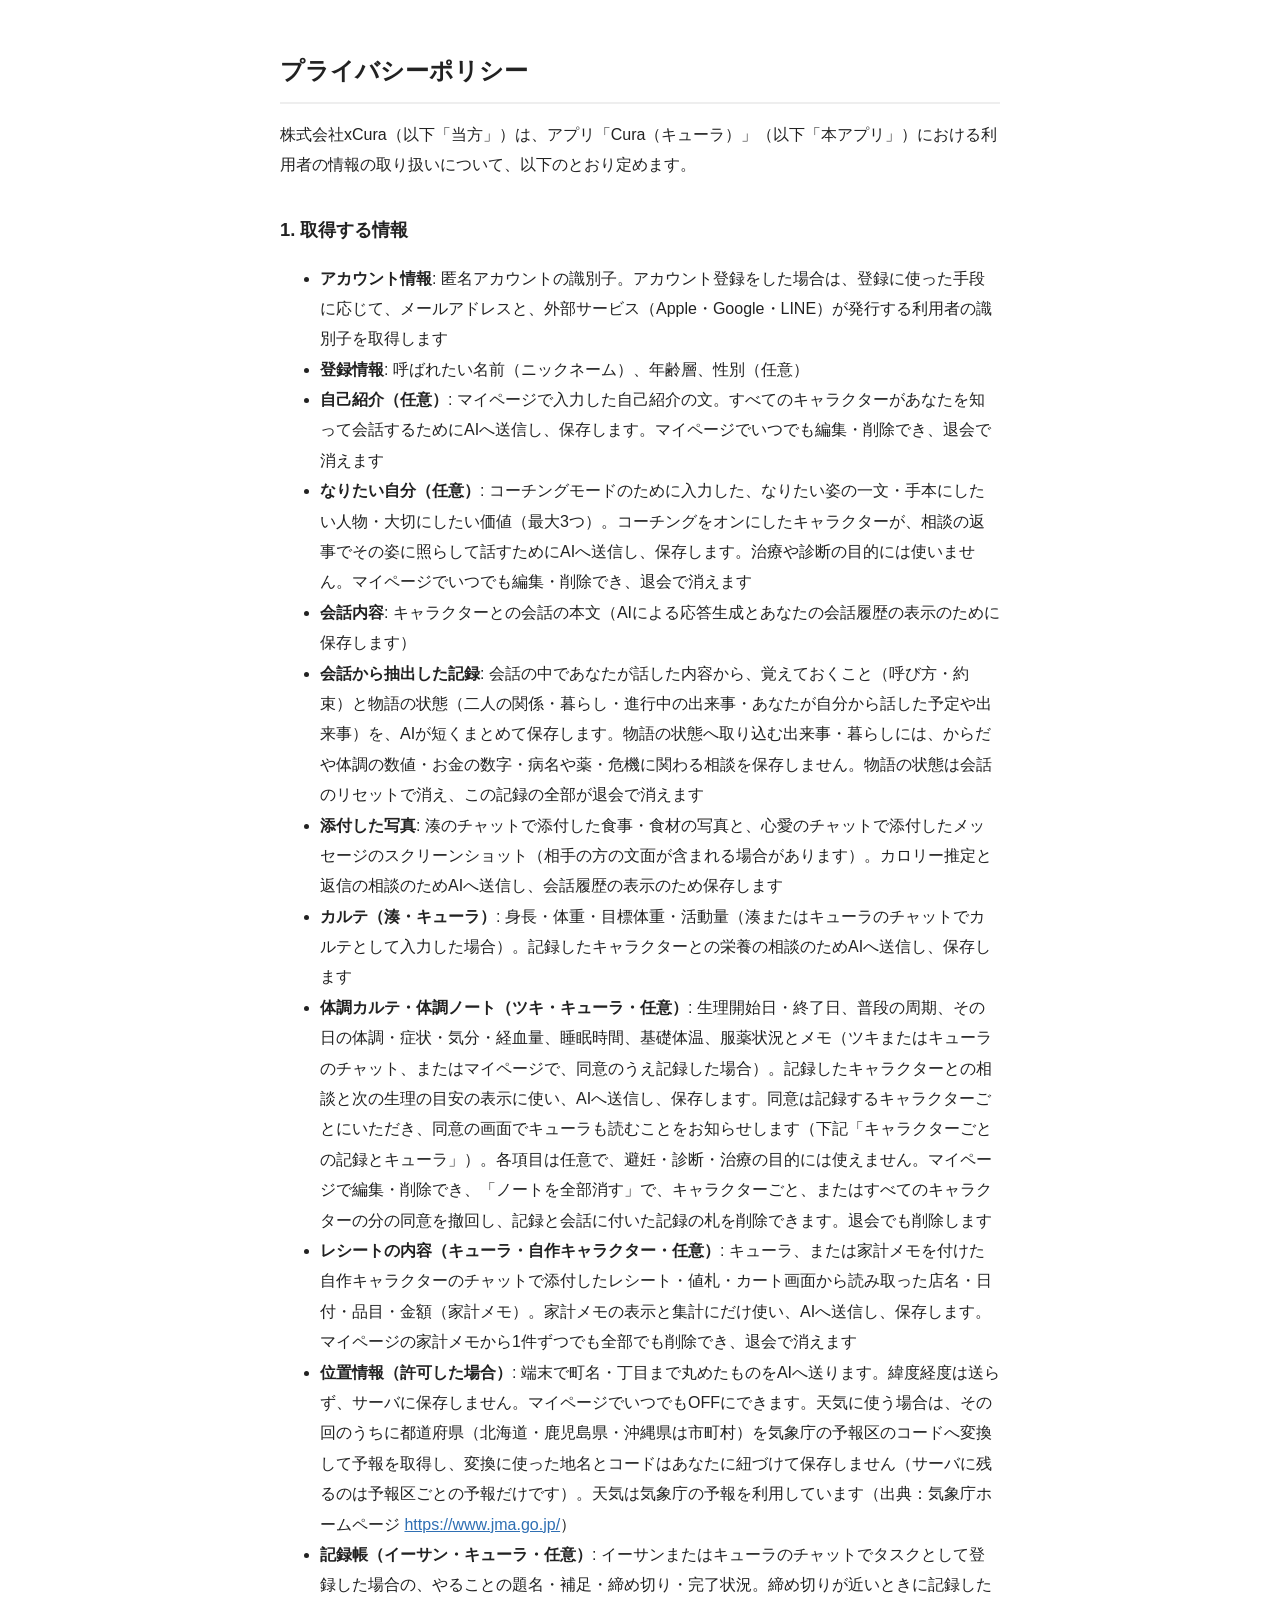
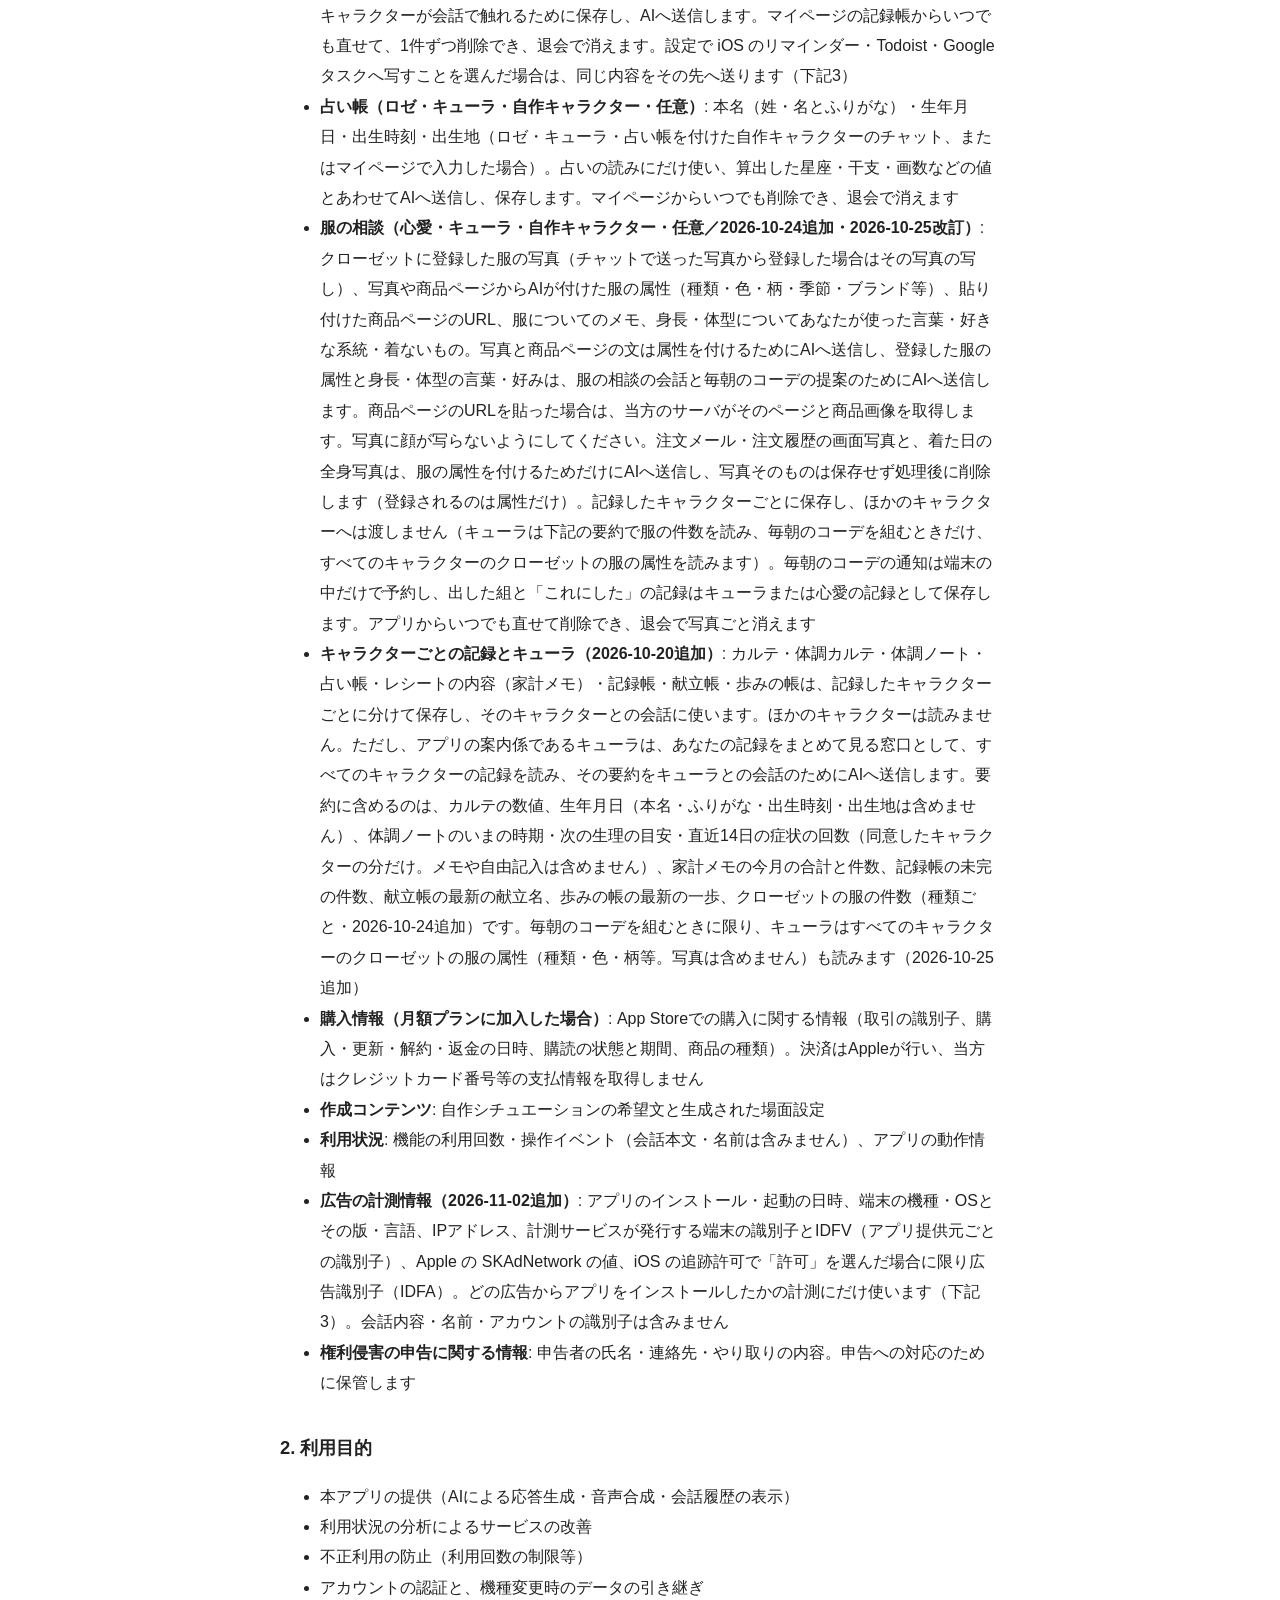
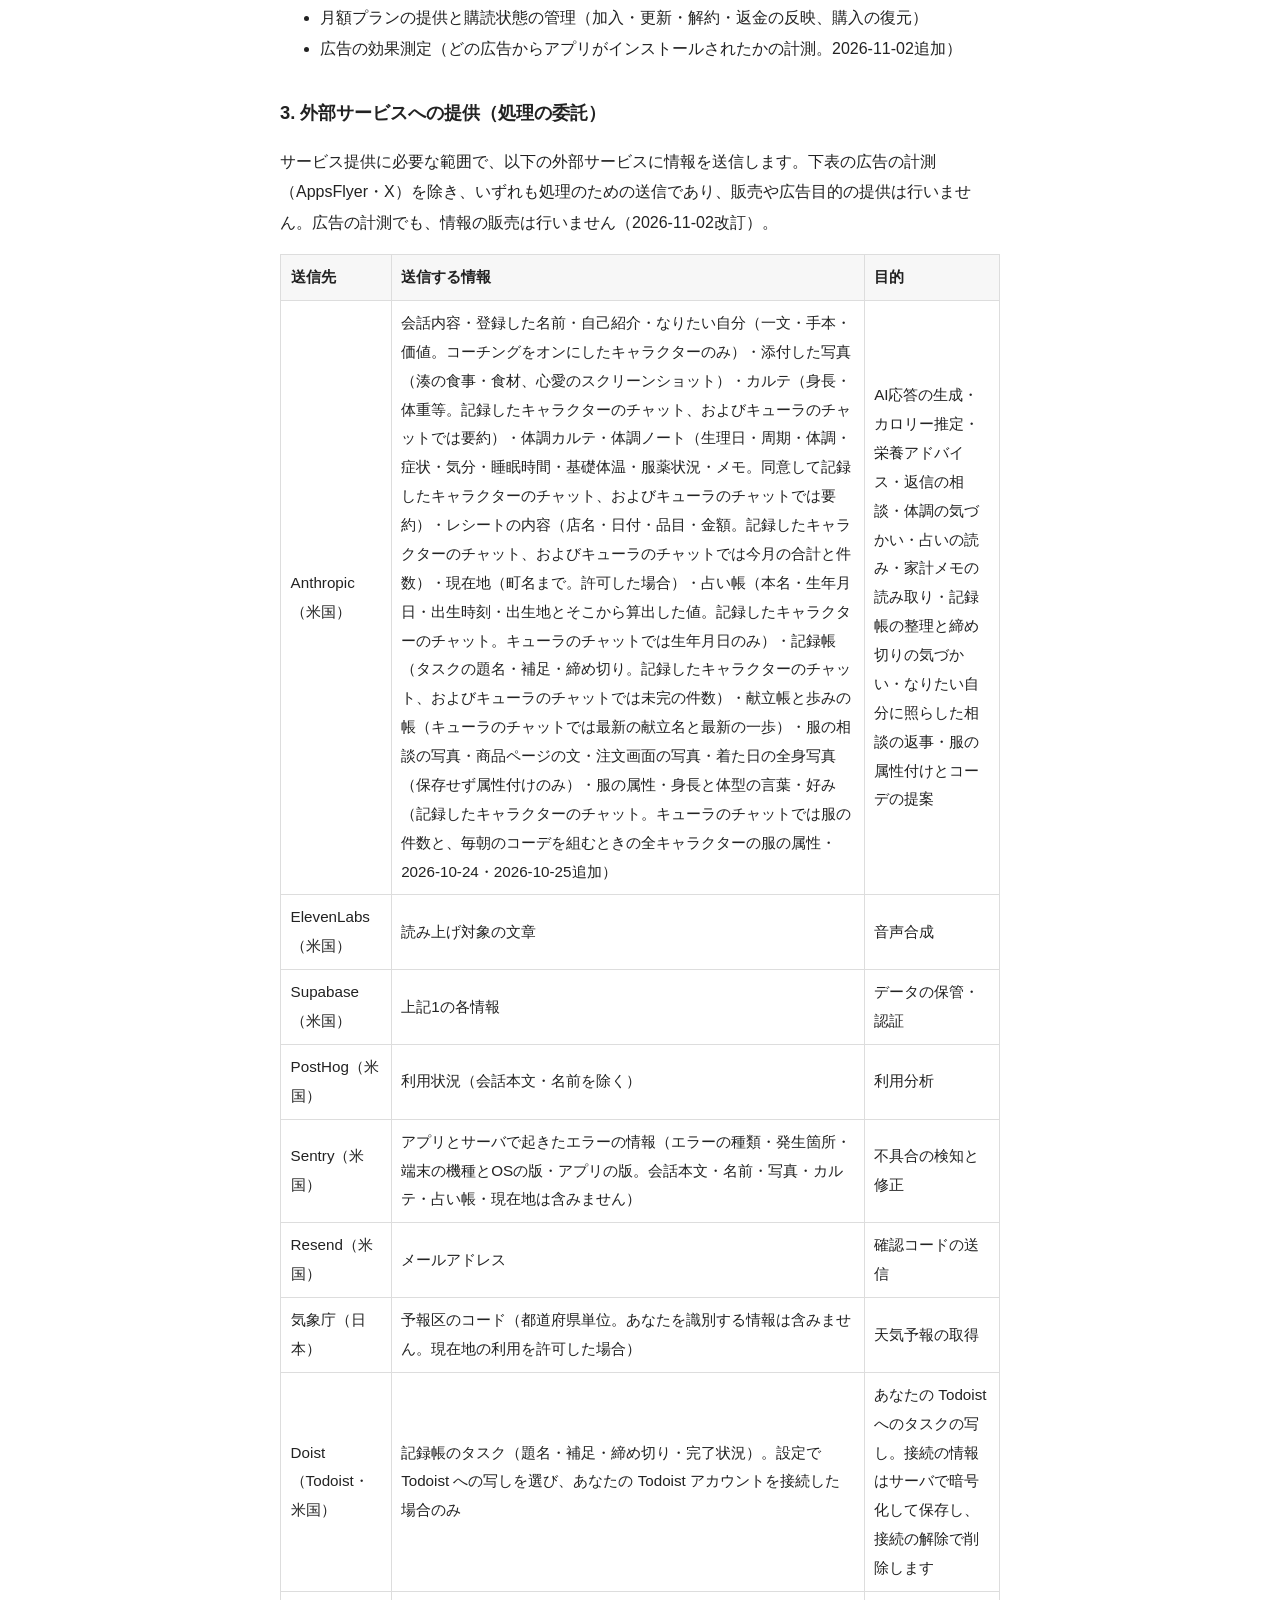
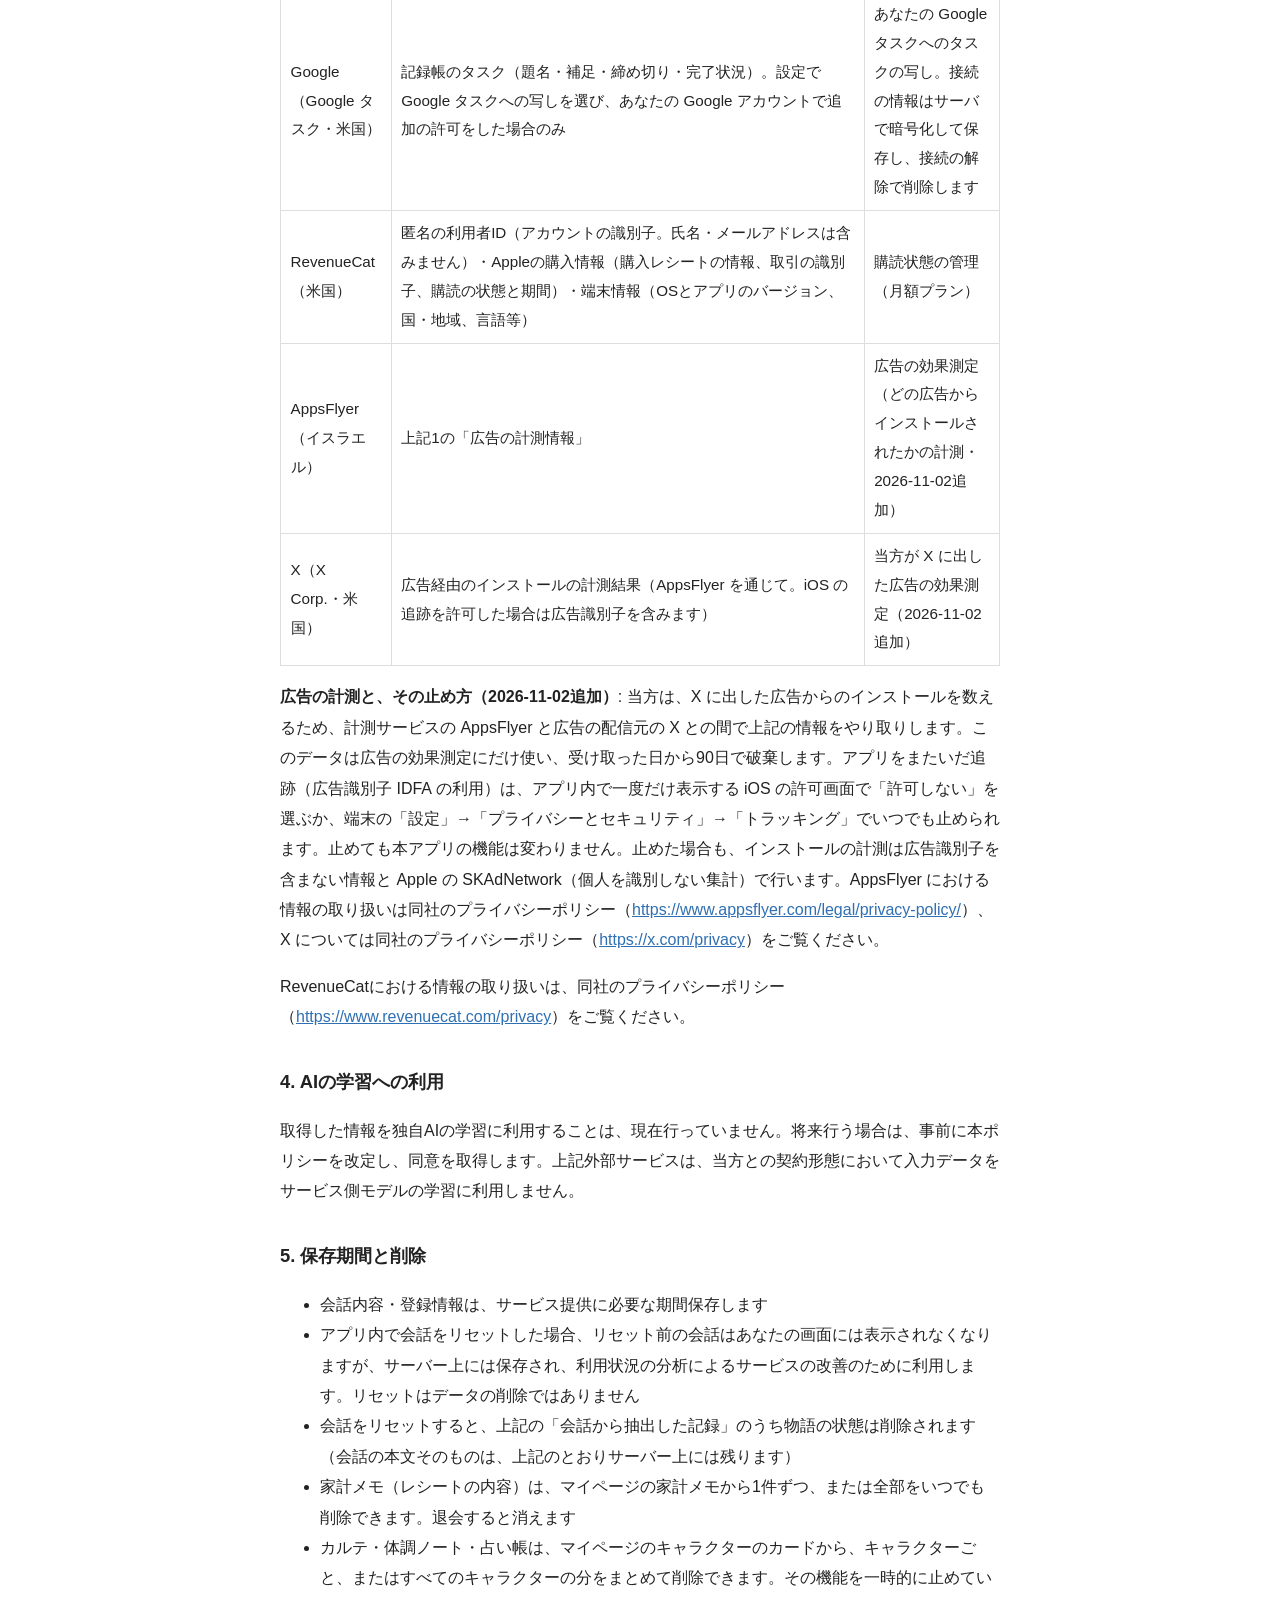
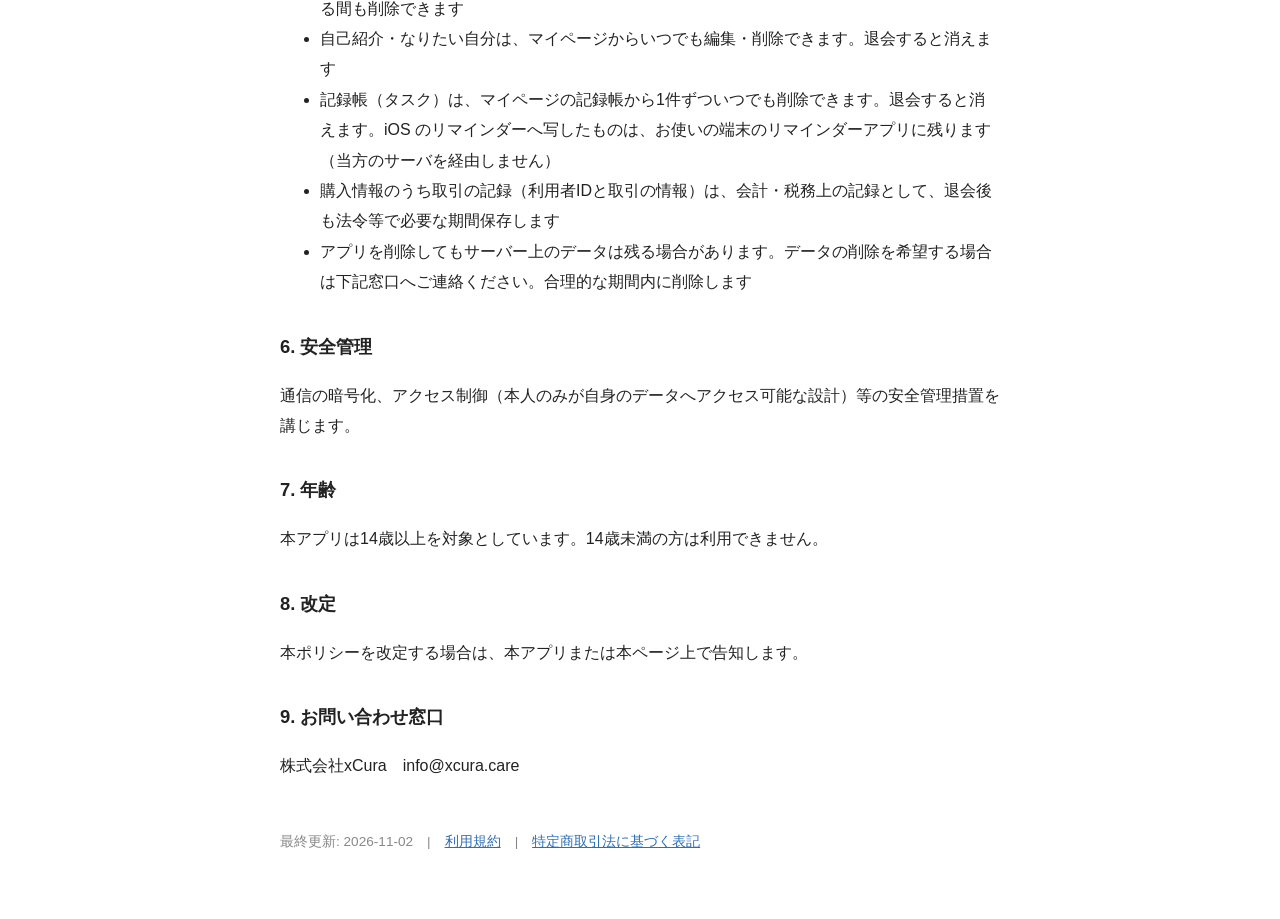
==== privacy.html @ 26096e57 "プライバシーポリシーに広告の計測（AppsFlyer・X・ATT の止め方・90 日で破棄）を追記（oshi-voice-app #1319） Co-Authored-By: Claude Fable" ====
<!DOCTYPE html>
<html lang="ja">
<head>
<meta charset="utf-8">
<meta name="viewport" content="width=device-width, initial-scale=1">
<title>プライバシーポリシー | Cura</title>
<link rel="stylesheet" href="style.css">
</head>
<body>
<h1>プライバシーポリシー</h1>
<p>株式会社xCura（以下「当方」）は、アプリ「Cura（キューラ）」（以下「本アプリ」）における利用者の情報の取り扱いについて、以下のとおり定めます。</p>

<h2>1. 取得する情報</h2>
<ul>
<li><strong>アカウント情報</strong>: 匿名アカウントの識別子。アカウント登録をした場合は、登録に使った手段に応じて、メールアドレスと、外部サービス（Apple・Google・LINE）が発行する利用者の識別子を取得します</li>
<li><strong>登録情報</strong>: 呼ばれたい名前（ニックネーム）、年齢層、性別（任意）</li>
<li><strong>自己紹介（任意）</strong>: マイページで入力した自己紹介の文。すべてのキャラクターがあなたを知って会話するためにAIへ送信し、保存します。マイページでいつでも編集・削除でき、退会で消えます</li>
<li><strong>なりたい自分（任意）</strong>: コーチングモードのために入力した、なりたい姿の一文・手本にしたい人物・大切にしたい価値（最大3つ）。コーチングをオンにしたキャラクターが、相談の返事でその姿に照らして話すためにAIへ送信し、保存します。治療や診断の目的には使いません。マイページでいつでも編集・削除でき、退会で消えます</li>
<li><strong>会話内容</strong>: キャラクターとの会話の本文（AIによる応答生成とあなたの会話履歴の表示のために保存します）</li>
<li><strong>会話から抽出した記録</strong>: 会話の中であなたが話した内容から、覚えておくこと（呼び方・約束）と物語の状態（二人の関係・暮らし・進行中の出来事・あなたが自分から話した予定や出来事）を、AIが短くまとめて保存します。物語の状態へ取り込む出来事・暮らしには、からだや体調の数値・お金の数字・病名や薬・危機に関わる相談を保存しません。物語の状態は会話のリセットで消え、この記録の全部が退会で消えます</li>
<li><strong>添付した写真</strong>: 湊のチャットで添付した食事・食材の写真と、心愛のチャットで添付したメッセージのスクリーンショット（相手の方の文面が含まれる場合があります）。カロリー推定と返信の相談のためAIへ送信し、会話履歴の表示のため保存します</li>
<li><strong>カルテ（湊・キューラ）</strong>: 身長・体重・目標体重・活動量（湊またはキューラのチャットでカルテとして入力した場合）。記録したキャラクターとの栄養の相談のためAIへ送信し、保存します</li>
<li><strong>体調カルテ・体調ノート（ツキ・キューラ・任意）</strong>: 生理開始日・終了日、普段の周期、その日の体調・症状・気分・経血量、睡眠時間、基礎体温、服薬状況とメモ（ツキまたはキューラのチャット、またはマイページで、同意のうえ記録した場合）。記録したキャラクターとの相談と次の生理の目安の表示に使い、AIへ送信し、保存します。同意は記録するキャラクターごとにいただき、同意の画面でキューラも読むことをお知らせします（下記「キャラクターごとの記録とキューラ」）。各項目は任意で、避妊・診断・治療の目的には使えません。マイページで編集・削除でき、「ノートを全部消す」で、キャラクターごと、またはすべてのキャラクターの分の同意を撤回し、記録と会話に付いた記録の札を削除できます。退会でも削除します</li>
<li><strong>レシートの内容（キューラ・自作キャラクター・任意）</strong>: キューラ、または家計メモを付けた自作キャラクターのチャットで添付したレシート・値札・カート画面から読み取った店名・日付・品目・金額（家計メモ）。家計メモの表示と集計にだけ使い、AIへ送信し、保存します。マイページの家計メモから1件ずつでも全部でも削除でき、退会で消えます</li>
<li><strong>位置情報（許可した場合）</strong>: 端末で町名・丁目まで丸めたものをAIへ送ります。緯度経度は送らず、サーバに保存しません。マイページでいつでもOFFにできます。天気に使う場合は、その回のうちに都道府県（北海道・鹿児島県・沖縄県は市町村）を気象庁の予報区のコードへ変換して予報を取得し、変換に使った地名とコードはあなたに紐づけて保存しません（サーバに残るのは予報区ごとの予報だけです）。天気は気象庁の予報を利用しています（出典：気象庁ホームページ <a href="https://www.jma.go.jp/">https://www.jma.go.jp/</a>）</li>
<li><strong>記録帳（イーサン・キューラ・任意）</strong>: イーサンまたはキューラのチャットでタスクとして登録した場合の、やることの題名・補足・締め切り・完了状況。締め切りが近いときに記録したキャラクターが会話で触れるために保存し、AIへ送信します。マイページの記録帳からいつでも直せて、1件ずつ削除でき、退会で消えます。設定で iOS のリマインダー・Todoist・Google タスクへ写すことを選んだ場合は、同じ内容をその先へ送ります（下記3）</li>
<li><strong>占い帳（ロゼ・キューラ・自作キャラクター・任意）</strong>: 本名（姓・名とふりがな）・生年月日・出生時刻・出生地（ロゼ・キューラ・占い帳を付けた自作キャラクターのチャット、またはマイページで入力した場合）。占いの読みにだけ使い、算出した星座・干支・画数などの値とあわせてAIへ送信し、保存します。マイページからいつでも削除でき、退会で消えます</li>
<li><strong>服の相談（心愛・キューラ・自作キャラクター・任意／2026-10-24追加・2026-10-25改訂）</strong>: クローゼットに登録した服の写真（チャットで送った写真から登録した場合はその写真の写し）、写真や商品ページからAIが付けた服の属性（種類・色・柄・季節・ブランド等）、貼り付けた商品ページのURL、服についてのメモ、身長・体型についてあなたが使った言葉・好きな系統・着ないもの。写真と商品ページの文は属性を付けるためにAIへ送信し、登録した服の属性と身長・体型の言葉・好みは、服の相談の会話と毎朝のコーデの提案のためにAIへ送信します。商品ページのURLを貼った場合は、当方のサーバがそのページと商品画像を取得します。写真に顔が写らないようにしてください。注文メール・注文履歴の画面写真と、着た日の全身写真は、服の属性を付けるためだけにAIへ送信し、写真そのものは保存せず処理後に削除します（登録されるのは属性だけ）。記録したキャラクターごとに保存し、ほかのキャラクターへは渡しません（キューラは下記の要約で服の件数を読み、毎朝のコーデを組むときだけ、すべてのキャラクターのクローゼットの服の属性を読みます）。毎朝のコーデの通知は端末の中だけで予約し、出した組と「これにした」の記録はキューラまたは心愛の記録として保存します。アプリからいつでも直せて削除でき、退会で写真ごと消えます</li>
<li><strong>キャラクターごとの記録とキューラ（2026-10-20追加）</strong>: カルテ・体調カルテ・体調ノート・占い帳・レシートの内容（家計メモ）・記録帳・献立帳・歩みの帳は、記録したキャラクターごとに分けて保存し、そのキャラクターとの会話に使います。ほかのキャラクターは読みません。ただし、アプリの案内係であるキューラは、あなたの記録をまとめて見る窓口として、すべてのキャラクターの記録を読み、その要約をキューラとの会話のためにAIへ送信します。要約に含めるのは、カルテの数値、生年月日（本名・ふりがな・出生時刻・出生地は含めません）、体調ノートのいまの時期・次の生理の目安・直近14日の症状の回数（同意したキャラクターの分だけ。メモや自由記入は含めません）、家計メモの今月の合計と件数、記録帳の未完の件数、献立帳の最新の献立名、歩みの帳の最新の一歩、クローゼットの服の件数（種類ごと・2026-10-24追加）です。毎朝のコーデを組むときに限り、キューラはすべてのキャラクターのクローゼットの服の属性（種類・色・柄等。写真は含めません）も読みます（2026-10-25追加）</li>
<li><strong>購入情報（月額プランに加入した場合）</strong>: App Storeでの購入に関する情報（取引の識別子、購入・更新・解約・返金の日時、購読の状態と期間、商品の種類）。決済はAppleが行い、当方はクレジットカード番号等の支払情報を取得しません</li>
<li><strong>作成コンテンツ</strong>: 自作シチュエーションの希望文と生成された場面設定</li>
<li><strong>利用状況</strong>: 機能の利用回数・操作イベント（会話本文・名前は含みません）、アプリの動作情報</li>
<li><strong>広告の計測情報（2026-11-02追加）</strong>: アプリのインストール・起動の日時、端末の機種・OSとその版・言語、IPアドレス、計測サービスが発行する端末の識別子とIDFV（アプリ提供元ごとの識別子）、Apple の SKAdNetwork の値、iOS の追跡許可で「許可」を選んだ場合に限り広告識別子（IDFA）。どの広告からアプリをインストールしたかの計測にだけ使います（下記3）。会話内容・名前・アカウントの識別子は含みません</li>
<li><strong>権利侵害の申告に関する情報</strong>: 申告者の氏名・連絡先・やり取りの内容。申告への対応のために保管します</li>
</ul>

<h2>2. 利用目的</h2>
<ul>
<li>本アプリの提供（AIによる応答生成・音声合成・会話履歴の表示）</li>
<li>利用状況の分析によるサービスの改善</li>
<li>不正利用の防止（利用回数の制限等）</li>
<li>アカウントの認証と、機種変更時のデータの引き継ぎ</li>
<li>月額プランの提供と購読状態の管理（加入・更新・解約・返金の反映、購入の復元）</li>
<li>広告の効果測定（どの広告からアプリがインストールされたかの計測。2026-11-02追加）</li>
</ul>

<h2>3. 外部サービスへの提供（処理の委託）</h2>
<p>サービス提供に必要な範囲で、以下の外部サービスに情報を送信します。下表の広告の計測（AppsFlyer・X）を除き、いずれも処理のための送信であり、販売や広告目的の提供は行いません。広告の計測でも、情報の販売は行いません（2026-11-02改訂）。</p>
<table>
<tr><th>送信先</th><th>送信する情報</th><th>目的</th></tr>
<tr><td>Anthropic（米国）</td><td>会話内容・登録した名前・自己紹介・なりたい自分（一文・手本・価値。コーチングをオンにしたキャラクターのみ）・添付した写真（湊の食事・食材、心愛のスクリーンショット）・カルテ（身長・体重等。記録したキャラクターのチャット、およびキューラのチャットでは要約）・体調カルテ・体調ノート（生理日・周期・体調・症状・気分・睡眠時間・基礎体温・服薬状況・メモ。同意して記録したキャラクターのチャット、およびキューラのチャットでは要約）・レシートの内容（店名・日付・品目・金額。記録したキャラクターのチャット、およびキューラのチャットでは今月の合計と件数）・現在地（町名まで。許可した場合）・占い帳（本名・生年月日・出生時刻・出生地とそこから算出した値。記録したキャラクターのチャット。キューラのチャットでは生年月日のみ）・記録帳（タスクの題名・補足・締め切り。記録したキャラクターのチャット、およびキューラのチャットでは未完の件数）・献立帳と歩みの帳（キューラのチャットでは最新の献立名と最新の一歩）・服の相談の写真・商品ページの文・注文画面の写真・着た日の全身写真（保存せず属性付けのみ）・服の属性・身長と体型の言葉・好み（記録したキャラクターのチャット。キューラのチャットでは服の件数と、毎朝のコーデを組むときの全キャラクターの服の属性・2026-10-24・2026-10-25追加）</td><td>AI応答の生成・カロリー推定・栄養アドバイス・返信の相談・体調の気づかい・占いの読み・家計メモの読み取り・記録帳の整理と締め切りの気づかい・なりたい自分に照らした相談の返事・服の属性付けとコーデの提案</td></tr>
<tr><td>ElevenLabs（米国）</td><td>読み上げ対象の文章</td><td>音声合成</td></tr>
<tr><td>Supabase（米国）</td><td>上記1の各情報</td><td>データの保管・認証</td></tr>
<tr><td>PostHog（米国）</td><td>利用状況（会話本文・名前を除く）</td><td>利用分析</td></tr>
<tr><td>Sentry（米国）</td><td>アプリとサーバで起きたエラーの情報（エラーの種類・発生箇所・端末の機種とOSの版・アプリの版。会話本文・名前・写真・カルテ・占い帳・現在地は含みません）</td><td>不具合の検知と修正</td></tr>
<tr><td>Resend（米国）</td><td>メールアドレス</td><td>確認コードの送信</td></tr>
<tr><td>気象庁（日本）</td><td>予報区のコード（都道府県単位。あなたを識別する情報は含みません。現在地の利用を許可した場合）</td><td>天気予報の取得</td></tr>
<tr><td>Doist（Todoist・米国）</td><td>記録帳のタスク（題名・補足・締め切り・完了状況）。設定で Todoist への写しを選び、あなたの Todoist アカウントを接続した場合のみ</td><td>あなたの Todoist へのタスクの写し。接続の情報はサーバで暗号化して保存し、接続の解除で削除します</td></tr>
<tr><td>Google（Google タスク・米国）</td><td>記録帳のタスク（題名・補足・締め切り・完了状況）。設定で Google タスクへの写しを選び、あなたの Google アカウントで追加の許可をした場合のみ</td><td>あなたの Google タスクへのタスクの写し。接続の情報はサーバで暗号化して保存し、接続の解除で削除します</td></tr>
<tr><td>RevenueCat（米国）</td><td>匿名の利用者ID（アカウントの識別子。氏名・メールアドレスは含みません）・Appleの購入情報（購入レシートの情報、取引の識別子、購読の状態と期間）・端末情報（OSとアプリのバージョン、国・地域、言語等）</td><td>購読状態の管理（月額プラン）</td></tr>
<tr><td>AppsFlyer（イスラエル）</td><td>上記1の「広告の計測情報」</td><td>広告の効果測定（どの広告からインストールされたかの計測・2026-11-02追加）</td></tr>
<tr><td>X（X Corp.・米国）</td><td>広告経由のインストールの計測結果（AppsFlyer を通じて。iOS の追跡を許可した場合は広告識別子を含みます）</td><td>当方が X に出した広告の効果測定（2026-11-02追加）</td></tr>
</table>
<p><strong>広告の計測と、その止め方（2026-11-02追加）</strong>: 当方は、X に出した広告からのインストールを数えるため、計測サービスの AppsFlyer と広告の配信元の X との間で上記の情報をやり取りします。このデータは広告の効果測定にだけ使い、受け取った日から90日で破棄します。アプリをまたいだ追跡（広告識別子 IDFA の利用）は、アプリ内で一度だけ表示する iOS の許可画面で「許可しない」を選ぶか、端末の「設定」→「プライバシーとセキュリティ」→「トラッキング」でいつでも止められます。止めても本アプリの機能は変わりません。止めた場合も、インストールの計測は広告識別子を含まない情報と Apple の SKAdNetwork（個人を識別しない集計）で行います。AppsFlyer における情報の取り扱いは同社のプライバシーポリシー（<a href="https://www.appsflyer.com/legal/privacy-policy/">https://www.appsflyer.com/legal/privacy-policy/</a>）、X については同社のプライバシーポリシー（<a href="https://x.com/privacy">https://x.com/privacy</a>）をご覧ください。</p>
<p>RevenueCatにおける情報の取り扱いは、同社のプライバシーポリシー（<a href="https://www.revenuecat.com/privacy">https://www.revenuecat.com/privacy</a>）をご覧ください。</p>

<h2>4. AIの学習への利用</h2>
<p>取得した情報を独自AIの学習に利用することは、現在行っていません。将来行う場合は、事前に本ポリシーを改定し、同意を取得します。上記外部サービスは、当方との契約形態において入力データをサービス側モデルの学習に利用しません。</p>

<h2>5. 保存期間と削除</h2>
<ul>
<li>会話内容・登録情報は、サービス提供に必要な期間保存します</li>
<li>アプリ内で会話をリセットした場合、リセット前の会話はあなたの画面には表示されなくなりますが、サーバー上には保存され、利用状況の分析によるサービスの改善のために利用します。リセットはデータの削除ではありません</li>
<li>会話をリセットすると、上記の「会話から抽出した記録」のうち物語の状態は削除されます（会話の本文そのものは、上記のとおりサーバー上には残ります）</li>
<li>家計メモ（レシートの内容）は、マイページの家計メモから1件ずつ、または全部をいつでも削除できます。退会すると消えます</li>
<li>カルテ・体調ノート・占い帳は、マイページのキャラクターのカードから、キャラクターごと、またはすべてのキャラクターの分をまとめて削除できます。その機能を一時的に止めている間も削除できます</li>
<li>自己紹介・なりたい自分は、マイページからいつでも編集・削除できます。退会すると消えます</li>
<li>記録帳（タスク）は、マイページの記録帳から1件ずついつでも削除できます。退会すると消えます。iOS のリマインダーへ写したものは、お使いの端末のリマインダーアプリに残ります（当方のサーバを経由しません）</li>
<li>購入情報のうち取引の記録（利用者IDと取引の情報）は、会計・税務上の記録として、退会後も法令等で必要な期間保存します</li>
<li>アプリを削除してもサーバー上のデータは残る場合があります。データの削除を希望する場合は下記窓口へご連絡ください。合理的な期間内に削除します</li>
</ul>

<h2>6. 安全管理</h2>
<p>通信の暗号化、アクセス制御（本人のみが自身のデータへアクセス可能な設計）等の安全管理措置を講じます。</p>

<h2>7. 年齢</h2>
<p>本アプリは14歳以上を対象としています。14歳未満の方は利用できません。</p>

<h2>8. 改定</h2>
<p>本ポリシーを改定する場合は、本アプリまたは本ページ上で告知します。</p>

<h2>9. お問い合わせ窓口</h2>
<p>株式会社xCura　info@xcura.care</p>

<footer>最終更新: 2026-11-02　|　<a href="terms.html">利用規約</a>　|　<a href="tokusho.html">特定商取引法に基づく表記</a></footer>
</body>
</html>
---- style.css ----
body {
  font-family: -apple-system, "Hiragino Sans", "Noto Sans JP", sans-serif;
  max-width: 720px;
  margin: 0 auto;
  padding: 2rem 1.25rem 4rem;
  line-height: 1.9;
  color: #222;
}
h1 { font-size: 1.5rem; border-bottom: 2px solid #eee; padding-bottom: .5rem; }
h2 { font-size: 1.15rem; margin-top: 2rem; }
table { border-collapse: collapse; width: 100%; font-size: .95rem; }
th, td { border: 1px solid #ddd; padding: .5rem .6rem; text-align: left; }
th { background: #f7f7f7; }
footer { margin-top: 3rem; color: #888; font-size: .85rem; }
a { color: #2f6fb3; }
@media (prefers-color-scheme: dark) {
  body { background: #111; color: #ddd; }
  h1 { border-color: #333; }
  th { background: #1c1c1c; }
  th, td { border-color: #333; }
  footer { color: #777; }
  a { color: #7fb0e0; }
}
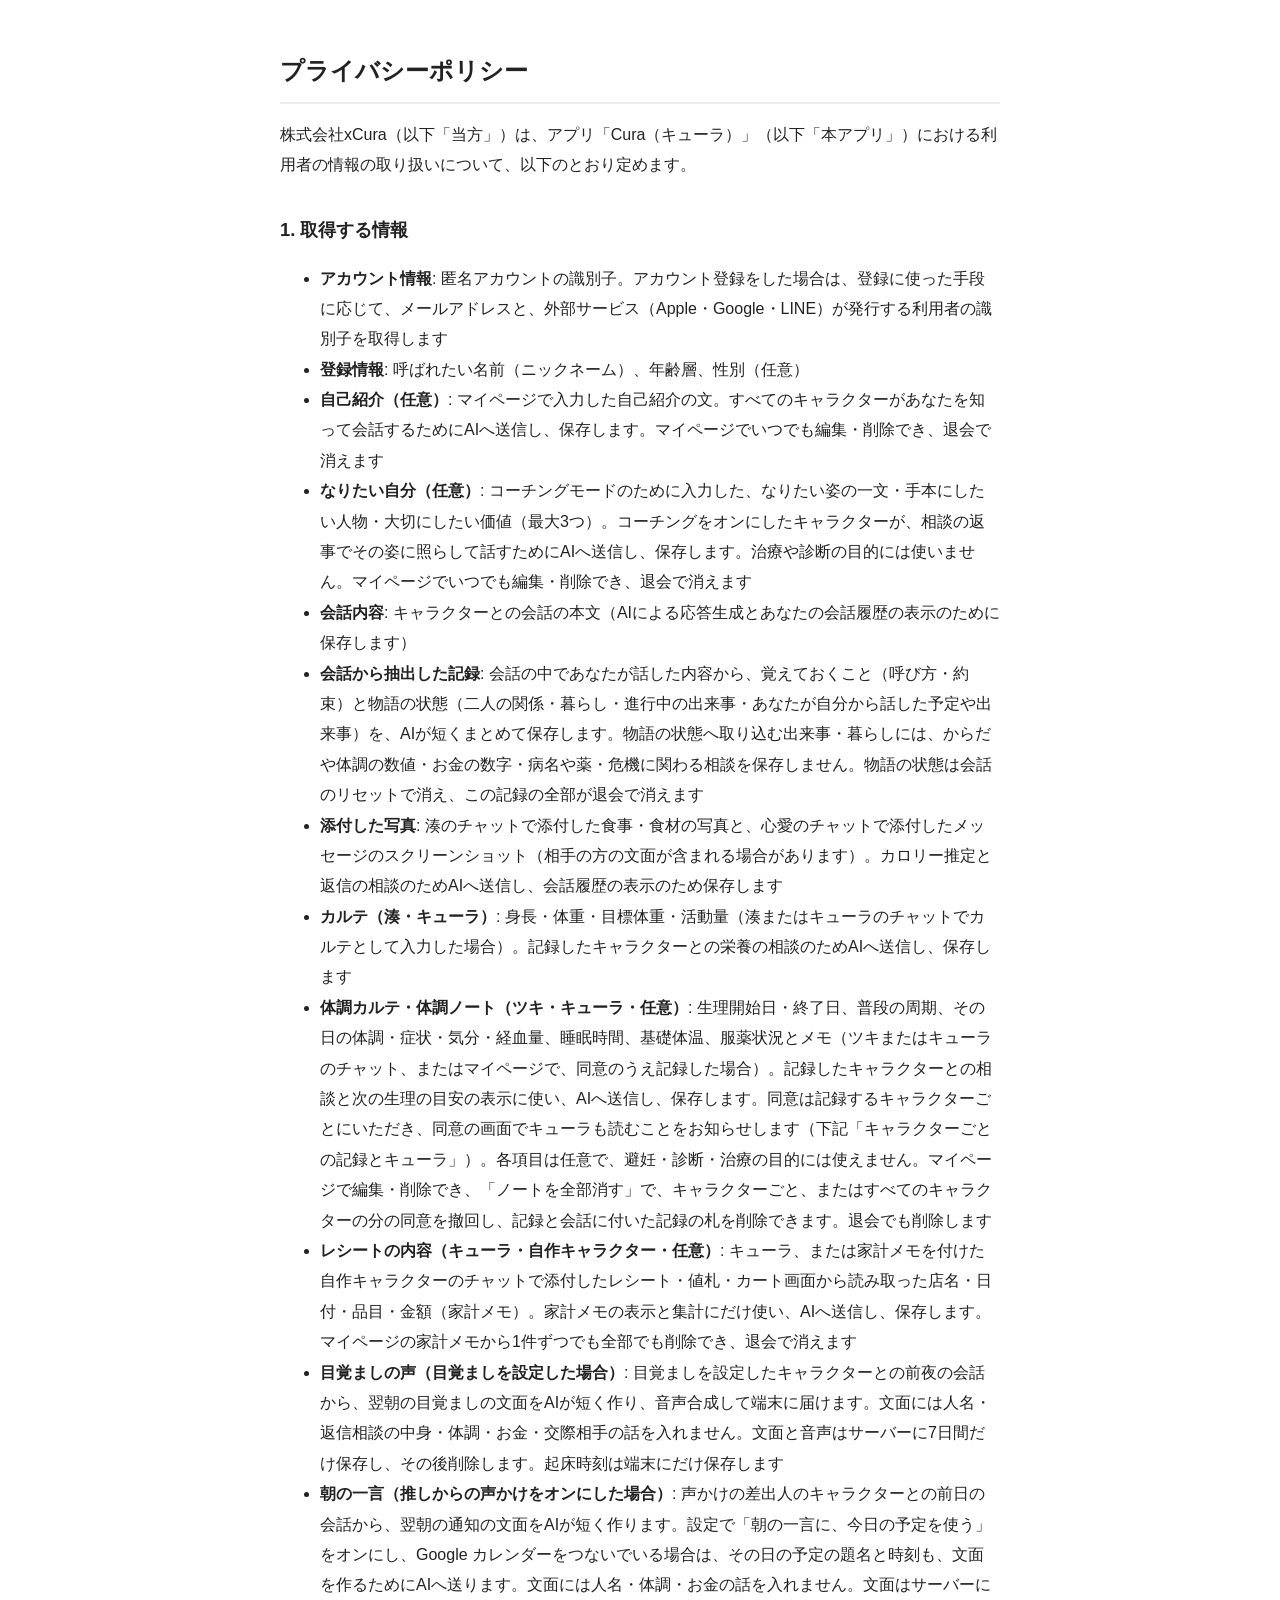
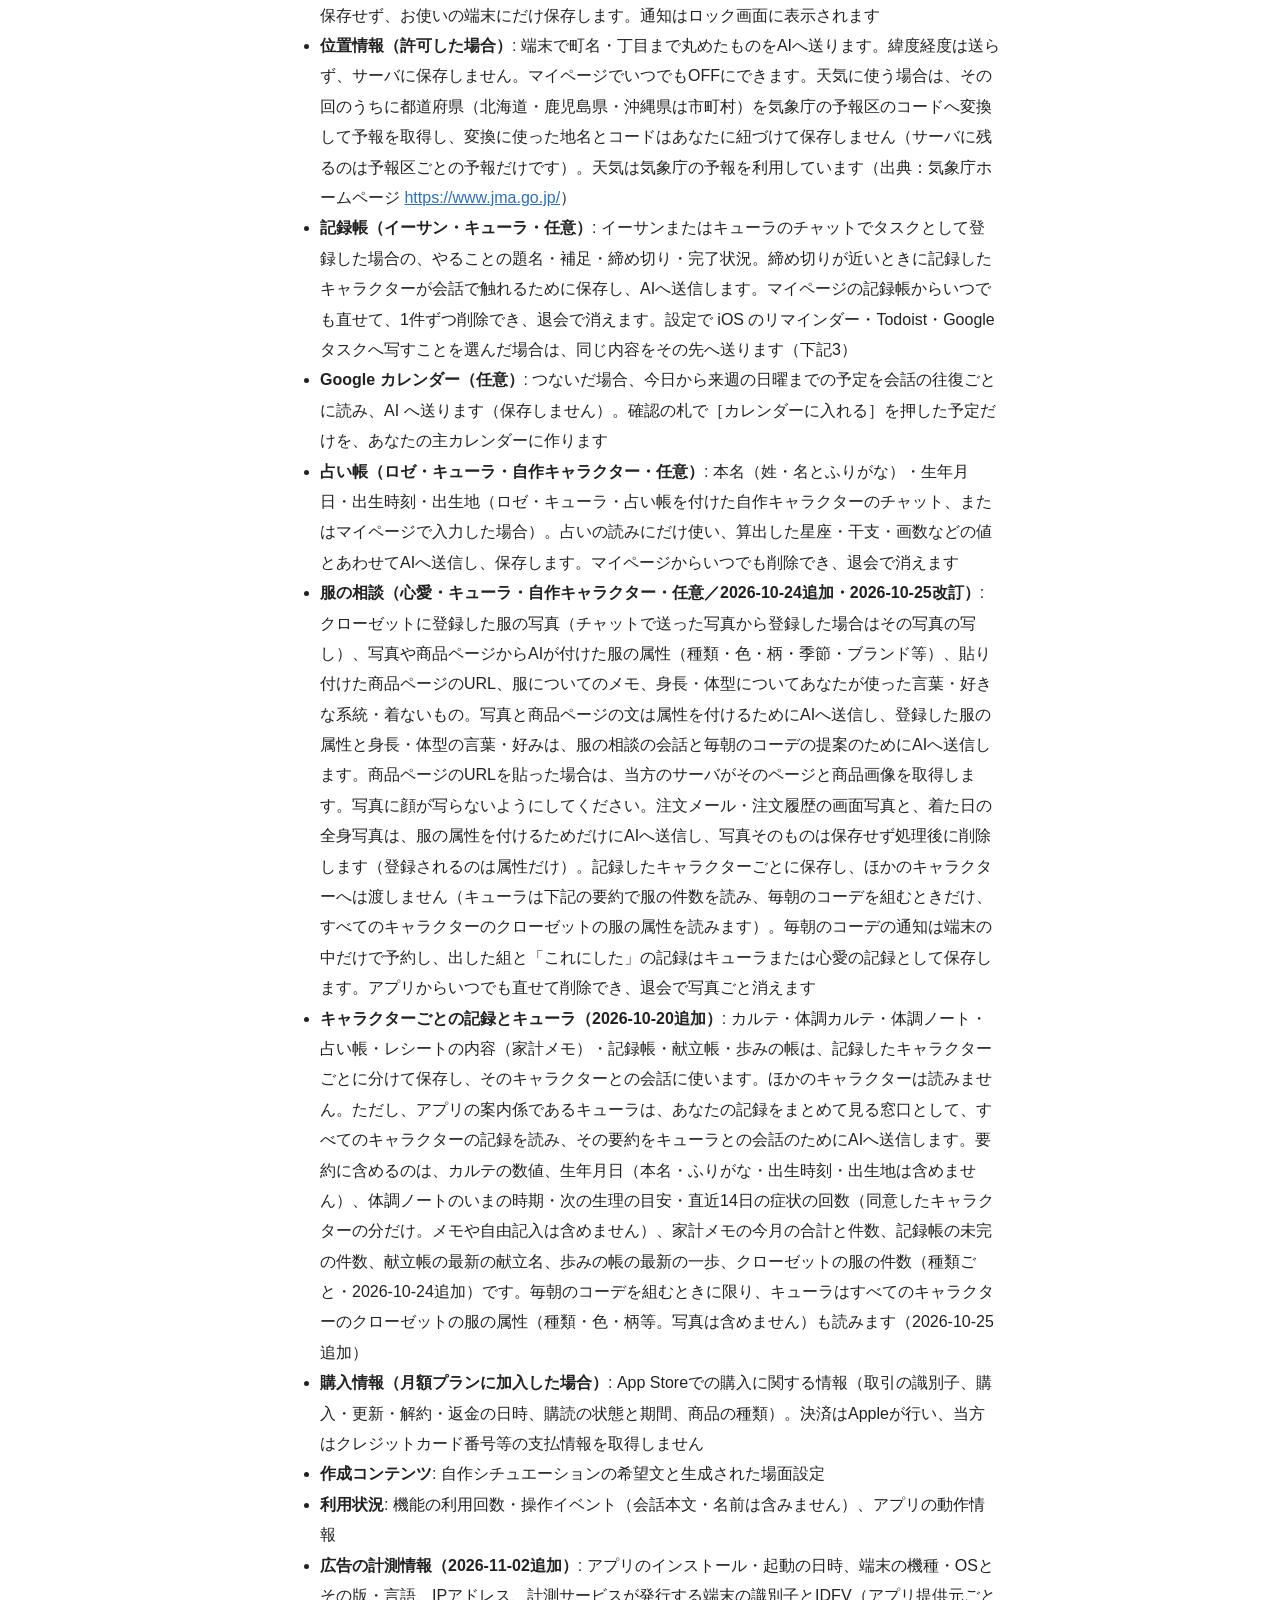
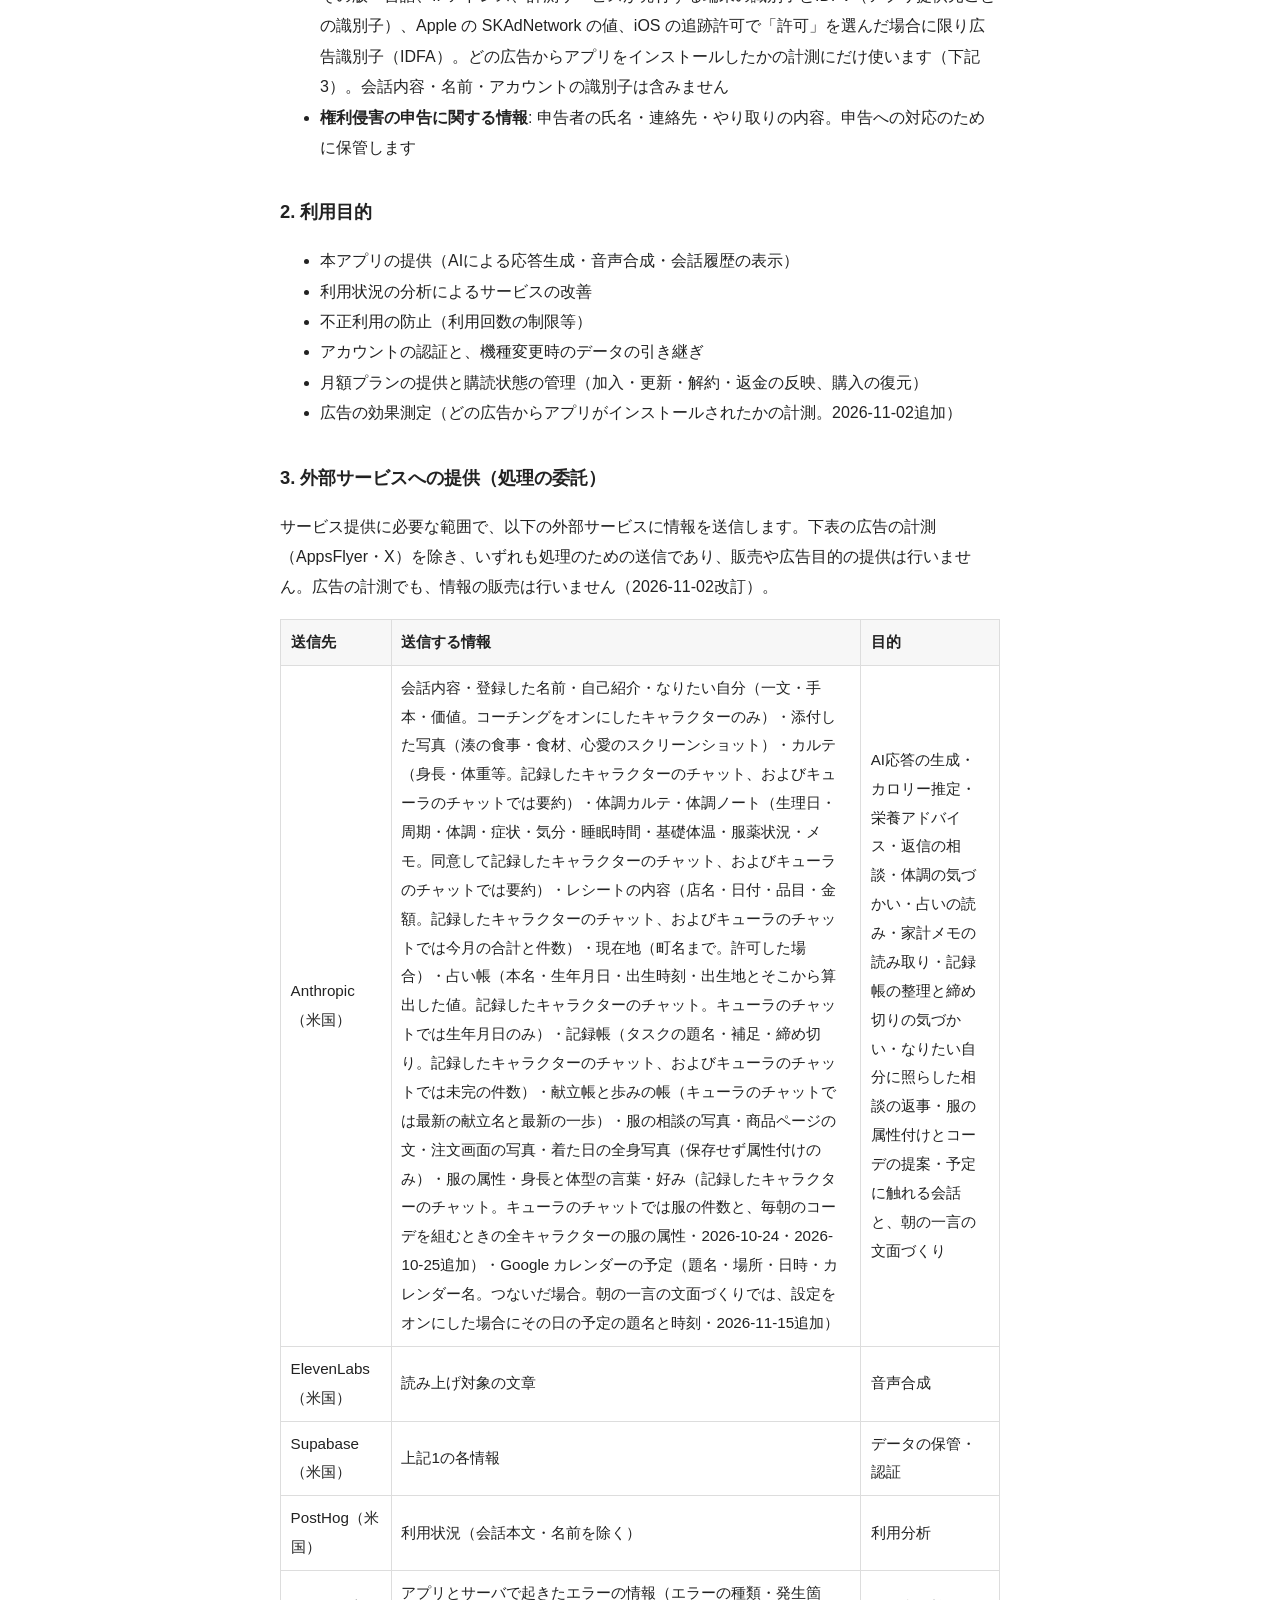
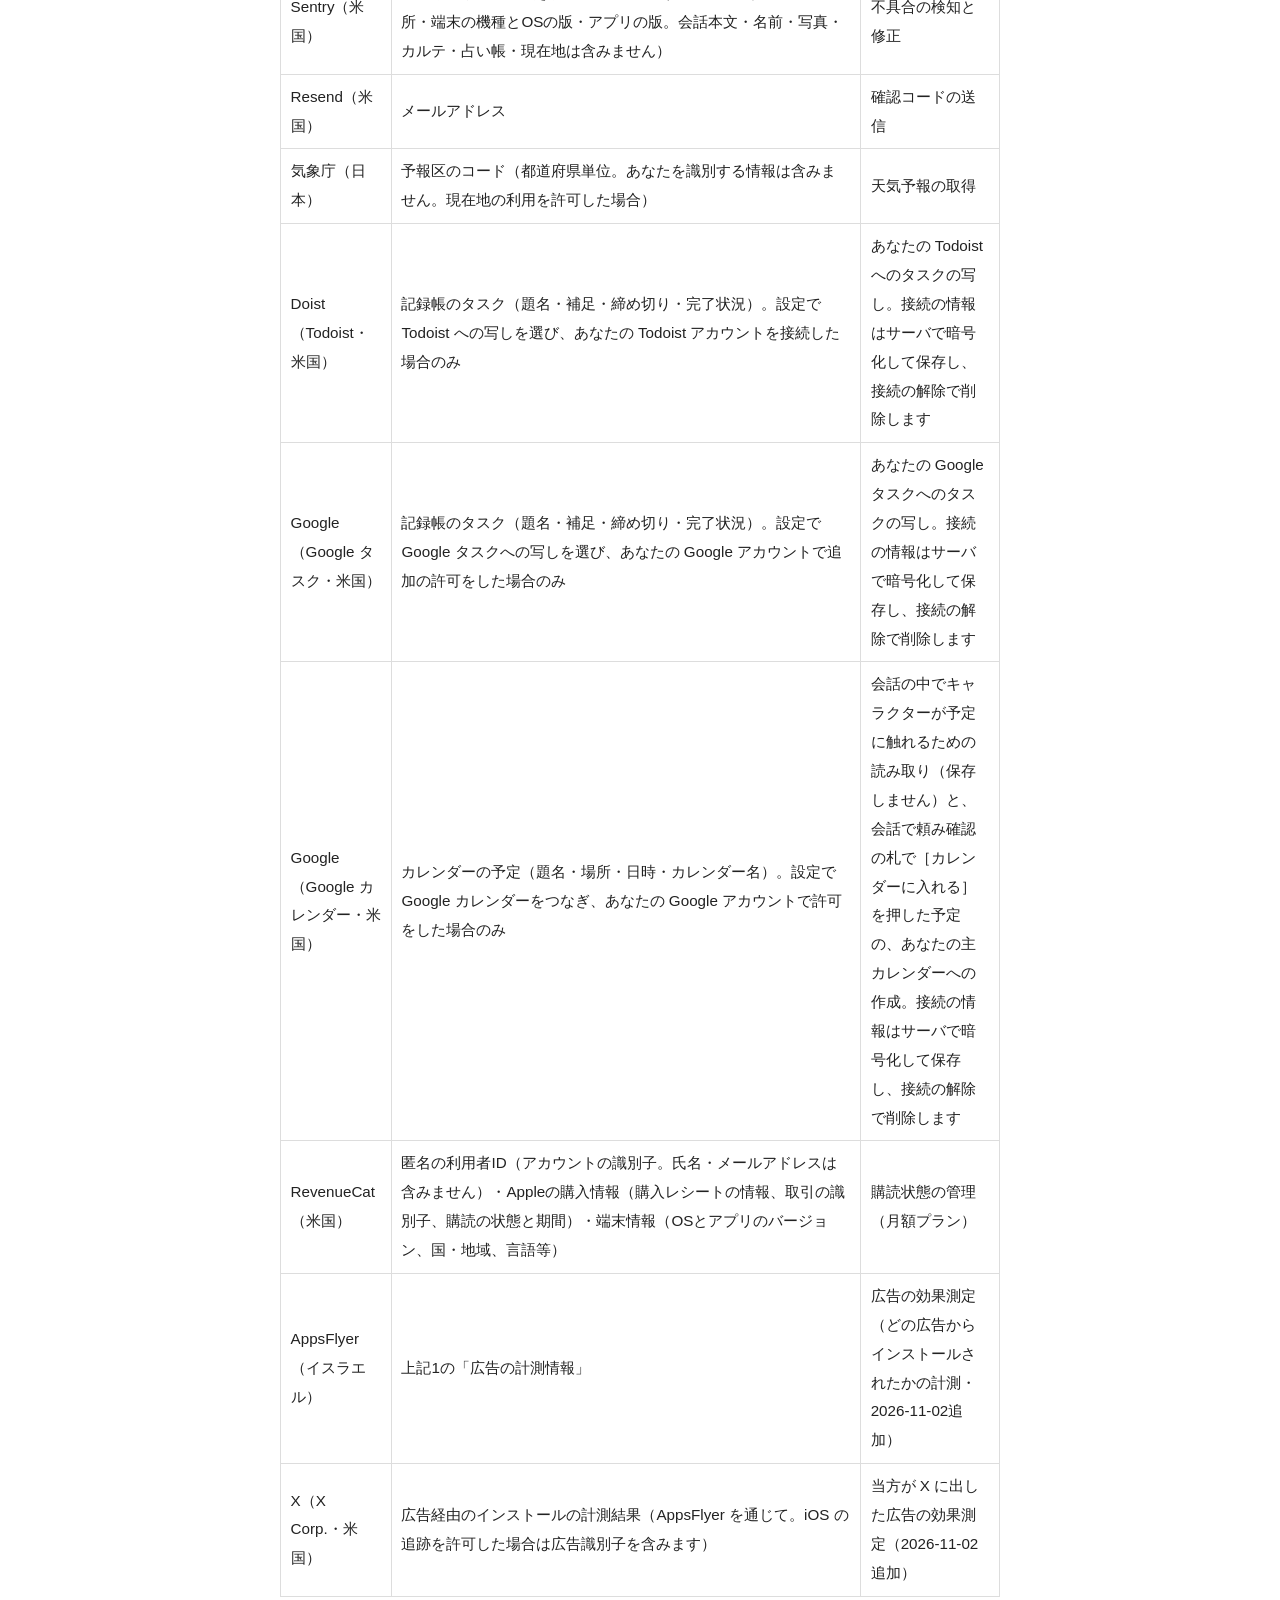
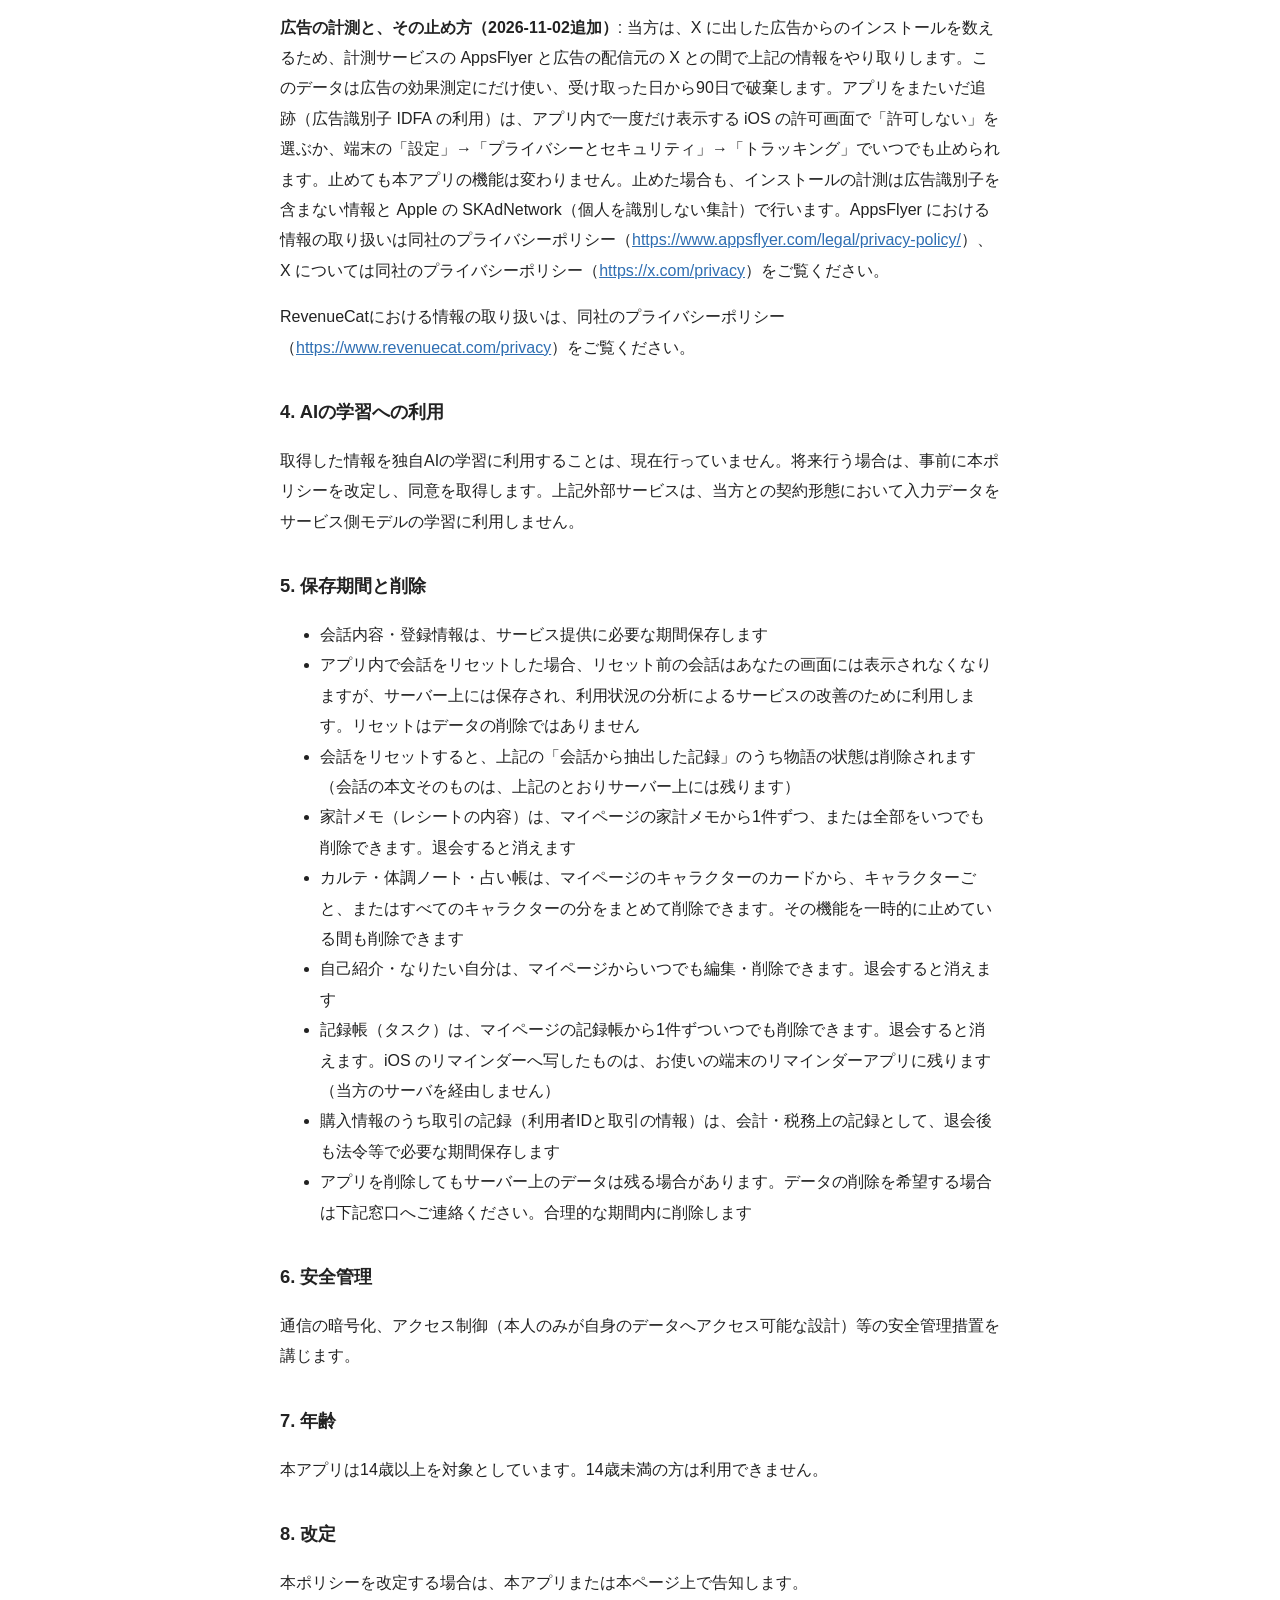
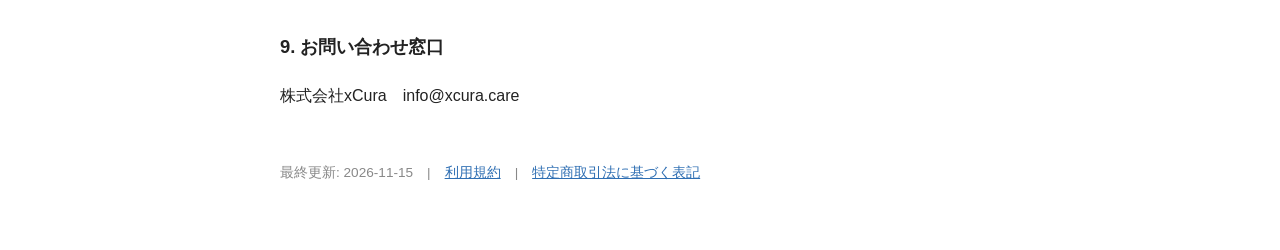
==== commit 5c1131ce: "プライバシーポリシーに、目覚ましの声・Google カレンダー・朝の一言を追記（oshi-voice-app #1302・#1290・#1269） oshi-voice-app の下書き（docs/プ" ====
--- a/privacy.html
+++ b/privacy.html
@@ -22,8 +22,11 @@
 <li><strong>カルテ（湊・キューラ）</strong>: 身長・体重・目標体重・活動量（湊またはキューラのチャットでカルテとして入力した場合）。記録したキャラクターとの栄養の相談のためAIへ送信し、保存します</li>
 <li><strong>体調カルテ・体調ノート（ツキ・キューラ・任意）</strong>: 生理開始日・終了日、普段の周期、その日の体調・症状・気分・経血量、睡眠時間、基礎体温、服薬状況とメモ（ツキまたはキューラのチャット、またはマイページで、同意のうえ記録した場合）。記録したキャラクターとの相談と次の生理の目安の表示に使い、AIへ送信し、保存します。同意は記録するキャラクターごとにいただき、同意の画面でキューラも読むことをお知らせします（下記「キャラクターごとの記録とキューラ」）。各項目は任意で、避妊・診断・治療の目的には使えません。マイページで編集・削除でき、「ノートを全部消す」で、キャラクターごと、またはすべてのキャラクターの分の同意を撤回し、記録と会話に付いた記録の札を削除できます。退会でも削除します</li>
 <li><strong>レシートの内容（キューラ・自作キャラクター・任意）</strong>: キューラ、または家計メモを付けた自作キャラクターのチャットで添付したレシート・値札・カート画面から読み取った店名・日付・品目・金額（家計メモ）。家計メモの表示と集計にだけ使い、AIへ送信し、保存します。マイページの家計メモから1件ずつでも全部でも削除でき、退会で消えます</li>
+<li><strong>目覚ましの声（目覚ましを設定した場合）</strong>: 目覚ましを設定したキャラクターとの前夜の会話から、翌朝の目覚ましの文面をAIが短く作り、音声合成して端末に届けます。文面には人名・返信相談の中身・体調・お金・交際相手の話を入れません。文面と音声はサーバーに7日間だけ保存し、その後削除します。起床時刻は端末にだけ保存します</li>
+<li><strong>朝の一言（推しからの声かけをオンにした場合）</strong>: 声かけの差出人のキャラクターとの前日の会話から、翌朝の通知の文面をAIが短く作ります。設定で「朝の一言に、今日の予定を使う」をオンにし、Google カレンダーをつないでいる場合は、その日の予定の題名と時刻も、文面を作るためにAIへ送ります。文面には人名・体調・お金の話を入れません。文面はサーバーに保存せず、お使いの端末にだけ保存します。通知はロック画面に表示されます</li>
 <li><strong>位置情報（許可した場合）</strong>: 端末で町名・丁目まで丸めたものをAIへ送ります。緯度経度は送らず、サーバに保存しません。マイページでいつでもOFFにできます。天気に使う場合は、その回のうちに都道府県（北海道・鹿児島県・沖縄県は市町村）を気象庁の予報区のコードへ変換して予報を取得し、変換に使った地名とコードはあなたに紐づけて保存しません（サーバに残るのは予報区ごとの予報だけです）。天気は気象庁の予報を利用しています（出典：気象庁ホームページ <a href="https://www.jma.go.jp/">https://www.jma.go.jp/</a>）</li>
 <li><strong>記録帳（イーサン・キューラ・任意）</strong>: イーサンまたはキューラのチャットでタスクとして登録した場合の、やることの題名・補足・締め切り・完了状況。締め切りが近いときに記録したキャラクターが会話で触れるために保存し、AIへ送信します。マイページの記録帳からいつでも直せて、1件ずつ削除でき、退会で消えます。設定で iOS のリマインダー・Todoist・Google タスクへ写すことを選んだ場合は、同じ内容をその先へ送ります（下記3）</li>
+<li><strong>Google カレンダー（任意）</strong>: つないだ場合、今日から来週の日曜までの予定を会話の往復ごとに読み、AI へ送ります（保存しません）。確認の札で［カレンダーに入れる］を押した予定だけを、あなたの主カレンダーに作ります</li>
 <li><strong>占い帳（ロゼ・キューラ・自作キャラクター・任意）</strong>: 本名（姓・名とふりがな）・生年月日・出生時刻・出生地（ロゼ・キューラ・占い帳を付けた自作キャラクターのチャット、またはマイページで入力した場合）。占いの読みにだけ使い、算出した星座・干支・画数などの値とあわせてAIへ送信し、保存します。マイページからいつでも削除でき、退会で消えます</li>
 <li><strong>服の相談（心愛・キューラ・自作キャラクター・任意／2026-10-24追加・2026-10-25改訂）</strong>: クローゼットに登録した服の写真（チャットで送った写真から登録した場合はその写真の写し）、写真や商品ページからAIが付けた服の属性（種類・色・柄・季節・ブランド等）、貼り付けた商品ページのURL、服についてのメモ、身長・体型についてあなたが使った言葉・好きな系統・着ないもの。写真と商品ページの文は属性を付けるためにAIへ送信し、登録した服の属性と身長・体型の言葉・好みは、服の相談の会話と毎朝のコーデの提案のためにAIへ送信します。商品ページのURLを貼った場合は、当方のサーバがそのページと商品画像を取得します。写真に顔が写らないようにしてください。注文メール・注文履歴の画面写真と、着た日の全身写真は、服の属性を付けるためだけにAIへ送信し、写真そのものは保存せず処理後に削除します（登録されるのは属性だけ）。記録したキャラクターごとに保存し、ほかのキャラクターへは渡しません（キューラは下記の要約で服の件数を読み、毎朝のコーデを組むときだけ、すべてのキャラクターのクローゼットの服の属性を読みます）。毎朝のコーデの通知は端末の中だけで予約し、出した組と「これにした」の記録はキューラまたは心愛の記録として保存します。アプリからいつでも直せて削除でき、退会で写真ごと消えます</li>
 <li><strong>キャラクターごとの記録とキューラ（2026-10-20追加）</strong>: カルテ・体調カルテ・体調ノート・占い帳・レシートの内容（家計メモ）・記録帳・献立帳・歩みの帳は、記録したキャラクターごとに分けて保存し、そのキャラクターとの会話に使います。ほかのキャラクターは読みません。ただし、アプリの案内係であるキューラは、あなたの記録をまとめて見る窓口として、すべてのキャラクターの記録を読み、その要約をキューラとの会話のためにAIへ送信します。要約に含めるのは、カルテの数値、生年月日（本名・ふりがな・出生時刻・出生地は含めません）、体調ノートのいまの時期・次の生理の目安・直近14日の症状の回数（同意したキャラクターの分だけ。メモや自由記入は含めません）、家計メモの今月の合計と件数、記録帳の未完の件数、献立帳の最新の献立名、歩みの帳の最新の一歩、クローゼットの服の件数（種類ごと・2026-10-24追加）です。毎朝のコーデを組むときに限り、キューラはすべてのキャラクターのクローゼットの服の属性（種類・色・柄等。写真は含めません）も読みます（2026-10-25追加）</li>
@@ -48,7 +51,7 @@
 <p>サービス提供に必要な範囲で、以下の外部サービスに情報を送信します。下表の広告の計測（AppsFlyer・X）を除き、いずれも処理のための送信であり、販売や広告目的の提供は行いません。広告の計測でも、情報の販売は行いません（2026-11-02改訂）。</p>
 <table>
 <tr><th>送信先</th><th>送信する情報</th><th>目的</th></tr>
-<tr><td>Anthropic（米国）</td><td>会話内容・登録した名前・自己紹介・なりたい自分（一文・手本・価値。コーチングをオンにしたキャラクターのみ）・添付した写真（湊の食事・食材、心愛のスクリーンショット）・カルテ（身長・体重等。記録したキャラクターのチャット、およびキューラのチャットでは要約）・体調カルテ・体調ノート（生理日・周期・体調・症状・気分・睡眠時間・基礎体温・服薬状況・メモ。同意して記録したキャラクターのチャット、およびキューラのチャットでは要約）・レシートの内容（店名・日付・品目・金額。記録したキャラクターのチャット、およびキューラのチャットでは今月の合計と件数）・現在地（町名まで。許可した場合）・占い帳（本名・生年月日・出生時刻・出生地とそこから算出した値。記録したキャラクターのチャット。キューラのチャットでは生年月日のみ）・記録帳（タスクの題名・補足・締め切り。記録したキャラクターのチャット、およびキューラのチャットでは未完の件数）・献立帳と歩みの帳（キューラのチャットでは最新の献立名と最新の一歩）・服の相談の写真・商品ページの文・注文画面の写真・着た日の全身写真（保存せず属性付けのみ）・服の属性・身長と体型の言葉・好み（記録したキャラクターのチャット。キューラのチャットでは服の件数と、毎朝のコーデを組むときの全キャラクターの服の属性・2026-10-24・2026-10-25追加）</td><td>AI応答の生成・カロリー推定・栄養アドバイス・返信の相談・体調の気づかい・占いの読み・家計メモの読み取り・記録帳の整理と締め切りの気づかい・なりたい自分に照らした相談の返事・服の属性付けとコーデの提案</td></tr>
+<tr><td>Anthropic（米国）</td><td>会話内容・登録した名前・自己紹介・なりたい自分（一文・手本・価値。コーチングをオンにしたキャラクターのみ）・添付した写真（湊の食事・食材、心愛のスクリーンショット）・カルテ（身長・体重等。記録したキャラクターのチャット、およびキューラのチャットでは要約）・体調カルテ・体調ノート（生理日・周期・体調・症状・気分・睡眠時間・基礎体温・服薬状況・メモ。同意して記録したキャラクターのチャット、およびキューラのチャットでは要約）・レシートの内容（店名・日付・品目・金額。記録したキャラクターのチャット、およびキューラのチャットでは今月の合計と件数）・現在地（町名まで。許可した場合）・占い帳（本名・生年月日・出生時刻・出生地とそこから算出した値。記録したキャラクターのチャット。キューラのチャットでは生年月日のみ）・記録帳（タスクの題名・補足・締め切り。記録したキャラクターのチャット、およびキューラのチャットでは未完の件数）・献立帳と歩みの帳（キューラのチャットでは最新の献立名と最新の一歩）・服の相談の写真・商品ページの文・注文画面の写真・着た日の全身写真（保存せず属性付けのみ）・服の属性・身長と体型の言葉・好み（記録したキャラクターのチャット。キューラのチャットでは服の件数と、毎朝のコーデを組むときの全キャラクターの服の属性・2026-10-24・2026-10-25追加）・Google カレンダーの予定（題名・場所・日時・カレンダー名。つないだ場合。朝の一言の文面づくりでは、設定をオンにした場合にその日の予定の題名と時刻・2026-11-15追加）</td><td>AI応答の生成・カロリー推定・栄養アドバイス・返信の相談・体調の気づかい・占いの読み・家計メモの読み取り・記録帳の整理と締め切りの気づかい・なりたい自分に照らした相談の返事・服の属性付けとコーデの提案・予定に触れる会話と、朝の一言の文面づくり</td></tr>
 <tr><td>ElevenLabs（米国）</td><td>読み上げ対象の文章</td><td>音声合成</td></tr>
 <tr><td>Supabase（米国）</td><td>上記1の各情報</td><td>データの保管・認証</td></tr>
 <tr><td>PostHog（米国）</td><td>利用状況（会話本文・名前を除く）</td><td>利用分析</td></tr>
@@ -57,6 +60,7 @@
 <tr><td>気象庁（日本）</td><td>予報区のコード（都道府県単位。あなたを識別する情報は含みません。現在地の利用を許可した場合）</td><td>天気予報の取得</td></tr>
 <tr><td>Doist（Todoist・米国）</td><td>記録帳のタスク（題名・補足・締め切り・完了状況）。設定で Todoist への写しを選び、あなたの Todoist アカウントを接続した場合のみ</td><td>あなたの Todoist へのタスクの写し。接続の情報はサーバで暗号化して保存し、接続の解除で削除します</td></tr>
 <tr><td>Google（Google タスク・米国）</td><td>記録帳のタスク（題名・補足・締め切り・完了状況）。設定で Google タスクへの写しを選び、あなたの Google アカウントで追加の許可をした場合のみ</td><td>あなたの Google タスクへのタスクの写し。接続の情報はサーバで暗号化して保存し、接続の解除で削除します</td></tr>
+<tr><td>Google（Google カレンダー・米国）</td><td>カレンダーの予定（題名・場所・日時・カレンダー名）。設定で Google カレンダーをつなぎ、あなたの Google アカウントで許可をした場合のみ</td><td>会話の中でキャラクターが予定に触れるための読み取り（保存しません）と、会話で頼み確認の札で［カレンダーに入れる］を押した予定の、あなたの主カレンダーへの作成。接続の情報はサーバで暗号化して保存し、接続の解除で削除します</td></tr>
 <tr><td>RevenueCat（米国）</td><td>匿名の利用者ID（アカウントの識別子。氏名・メールアドレスは含みません）・Appleの購入情報（購入レシートの情報、取引の識別子、購読の状態と期間）・端末情報（OSとアプリのバージョン、国・地域、言語等）</td><td>購読状態の管理（月額プラン）</td></tr>
 <tr><td>AppsFlyer（イスラエル）</td><td>上記1の「広告の計測情報」</td><td>広告の効果測定（どの広告からインストールされたかの計測・2026-11-02追加）</td></tr>
 <tr><td>X（X Corp.・米国）</td><td>広告経由のインストールの計測結果（AppsFlyer を通じて。iOS の追跡を許可した場合は広告識別子を含みます）</td><td>当方が X に出した広告の効果測定（2026-11-02追加）</td></tr>
@@ -92,6 +96,6 @@
 <h2>9. お問い合わせ窓口</h2>
 <p>株式会社xCura　info@xcura.care</p>
 
-<footer>最終更新: 2026-11-02　|　<a href="terms.html">利用規約</a>　|　<a href="tokusho.html">特定商取引法に基づく表記</a></footer>
+<footer>最終更新: 2026-11-15　|　<a href="terms.html">利用規約</a>　|　<a href="tokusho.html">特定商取引法に基づく表記</a></footer>
 </body>
 </html>
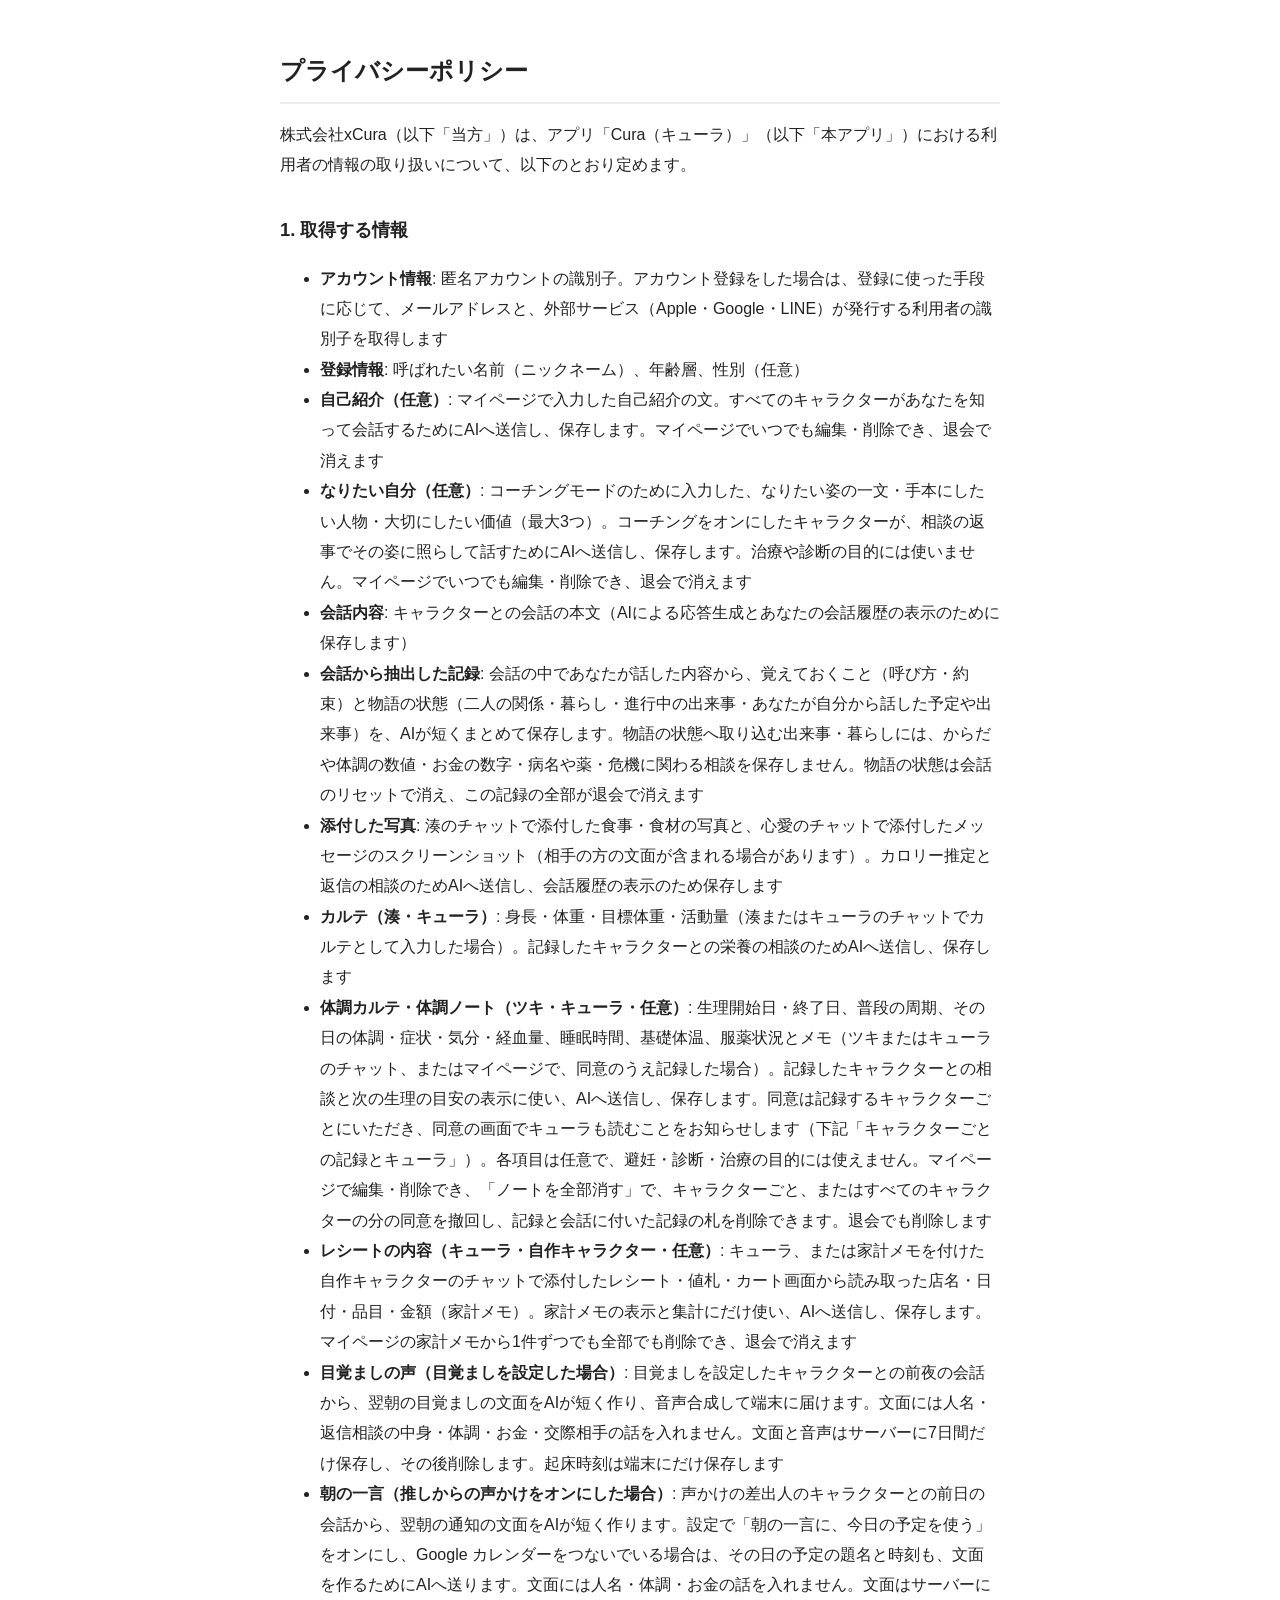
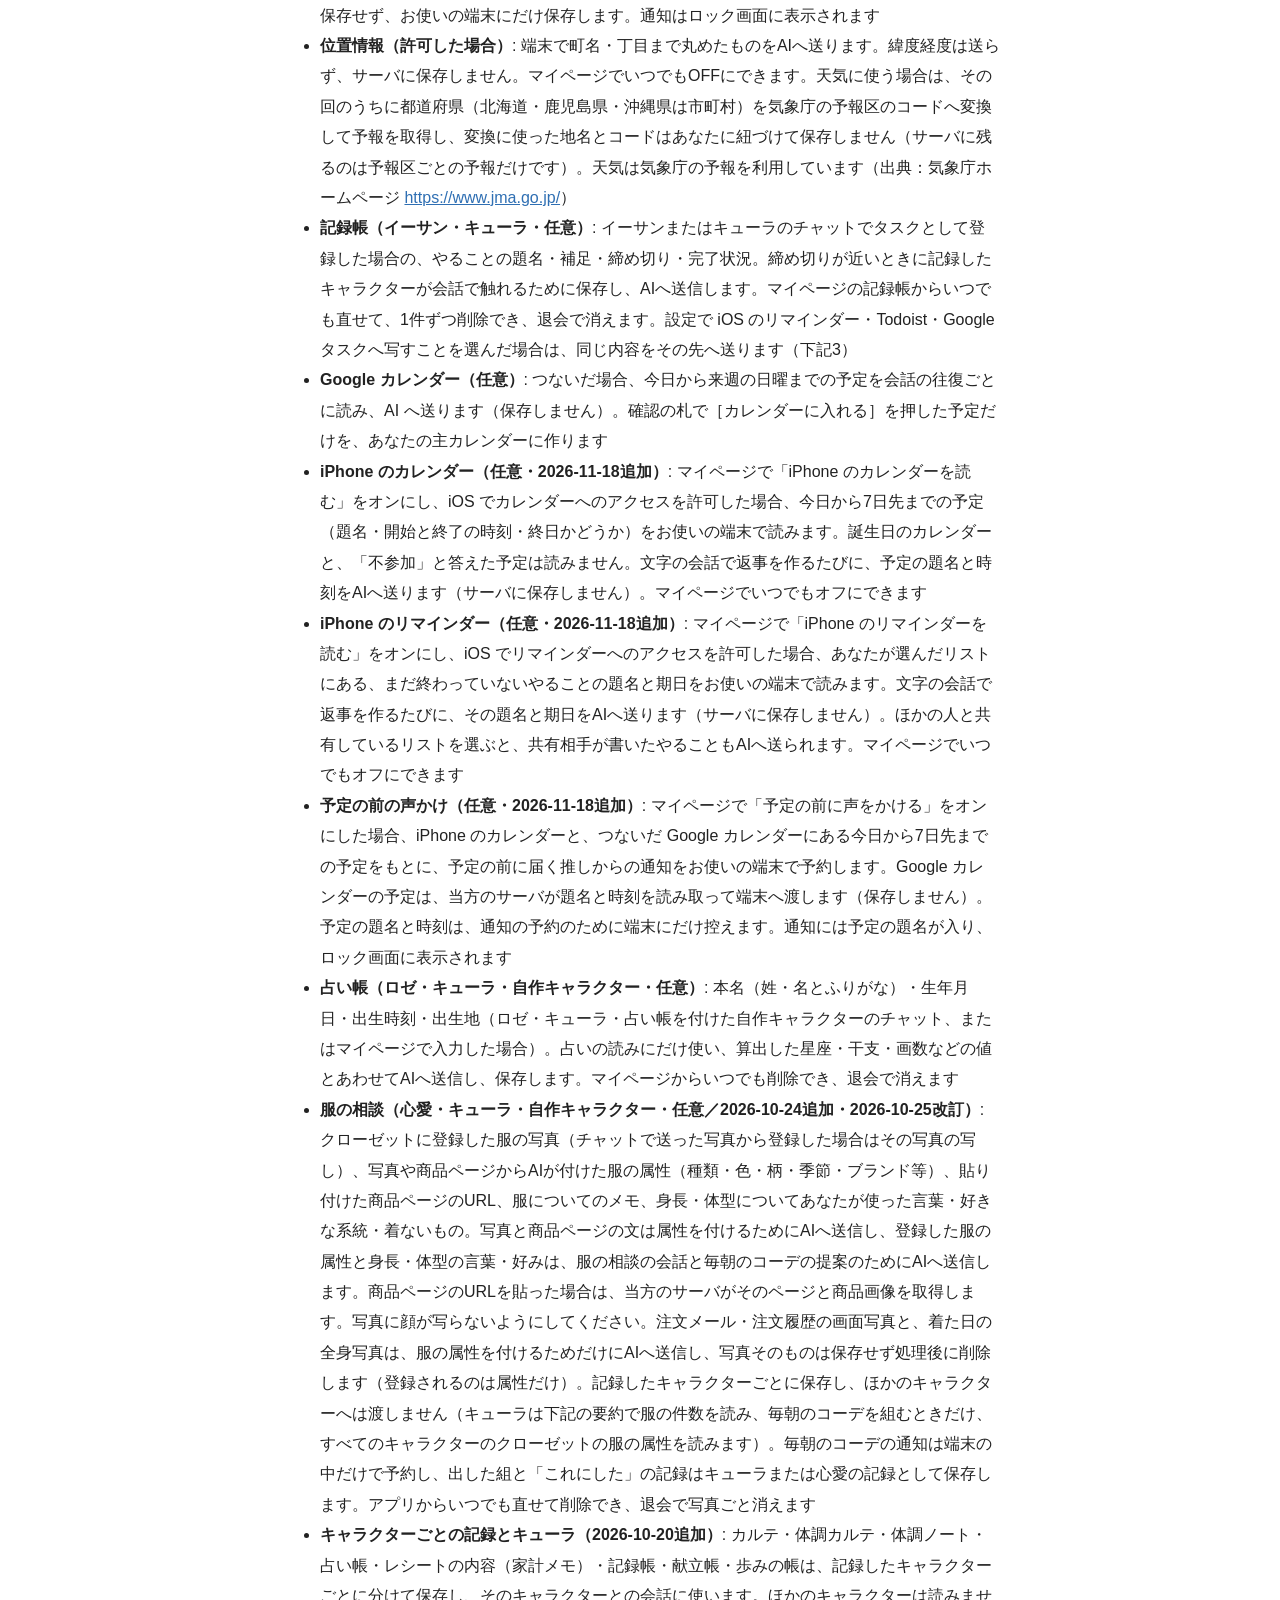
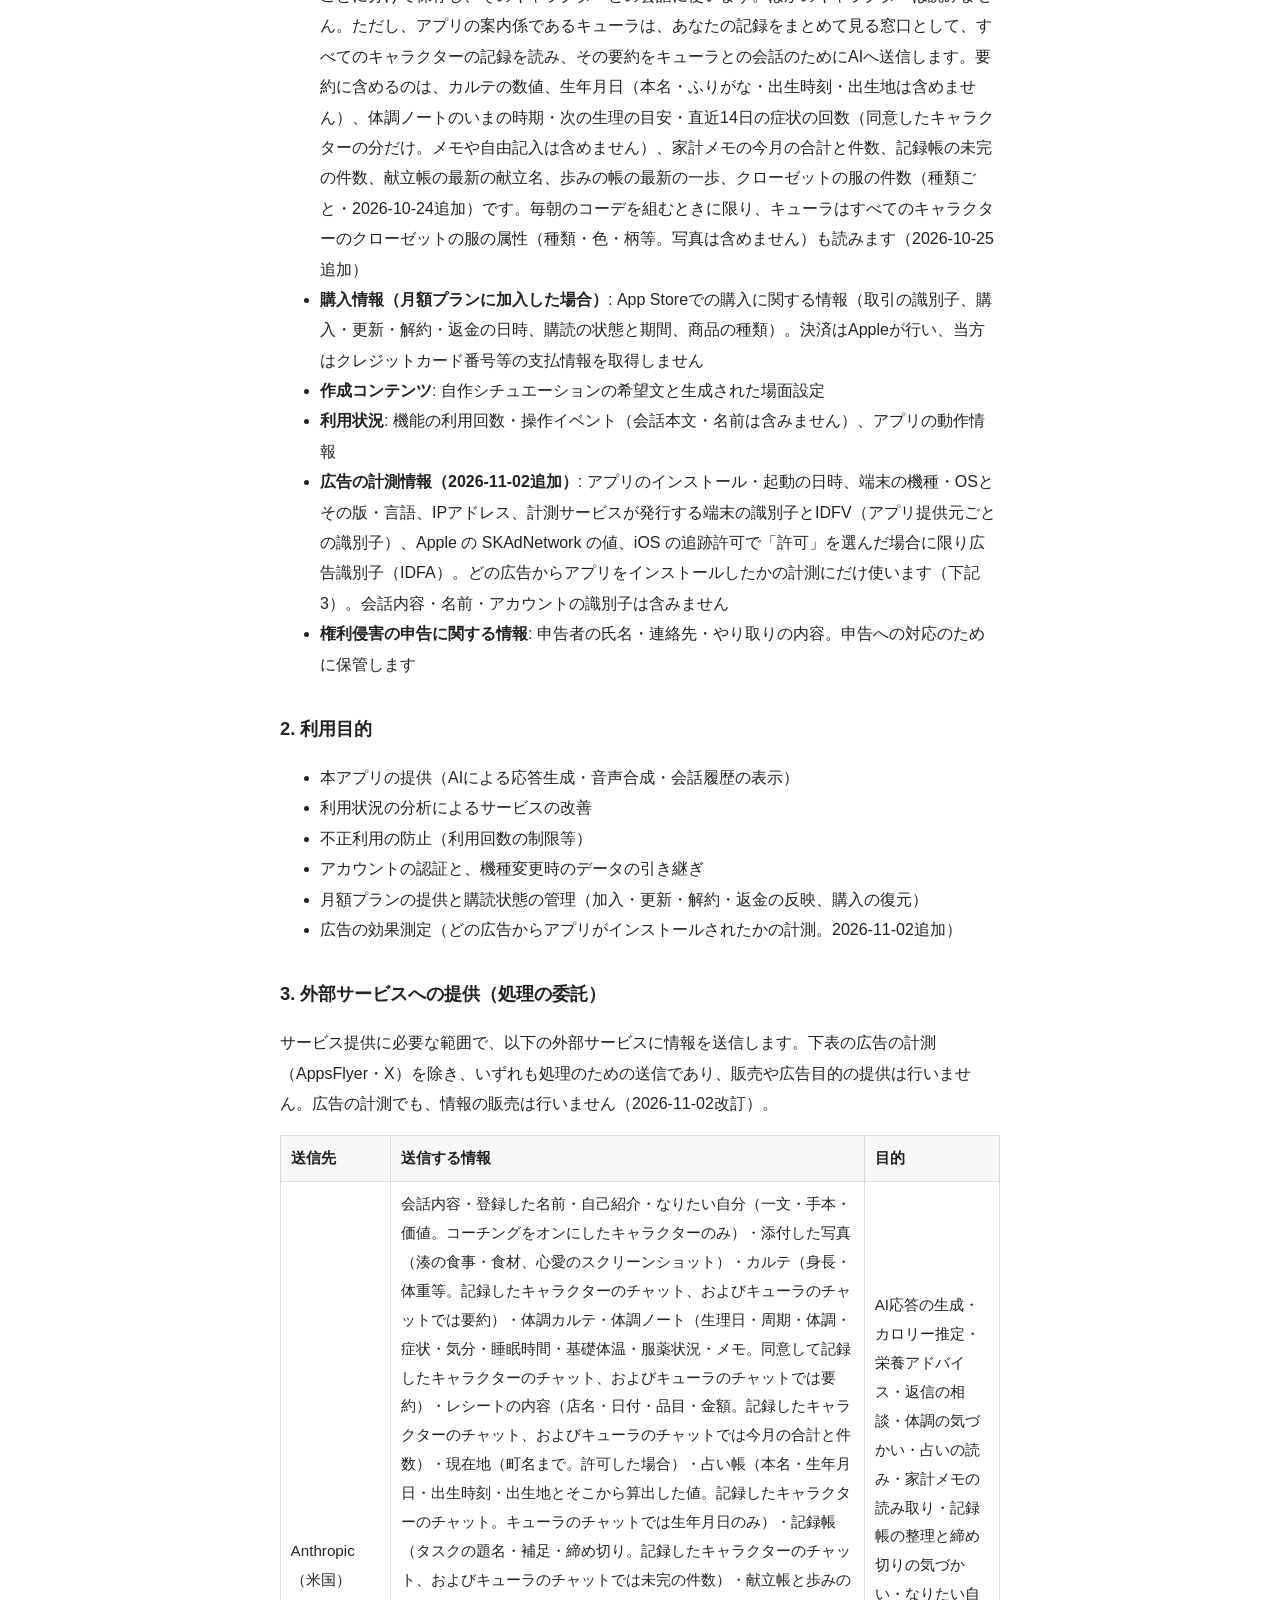
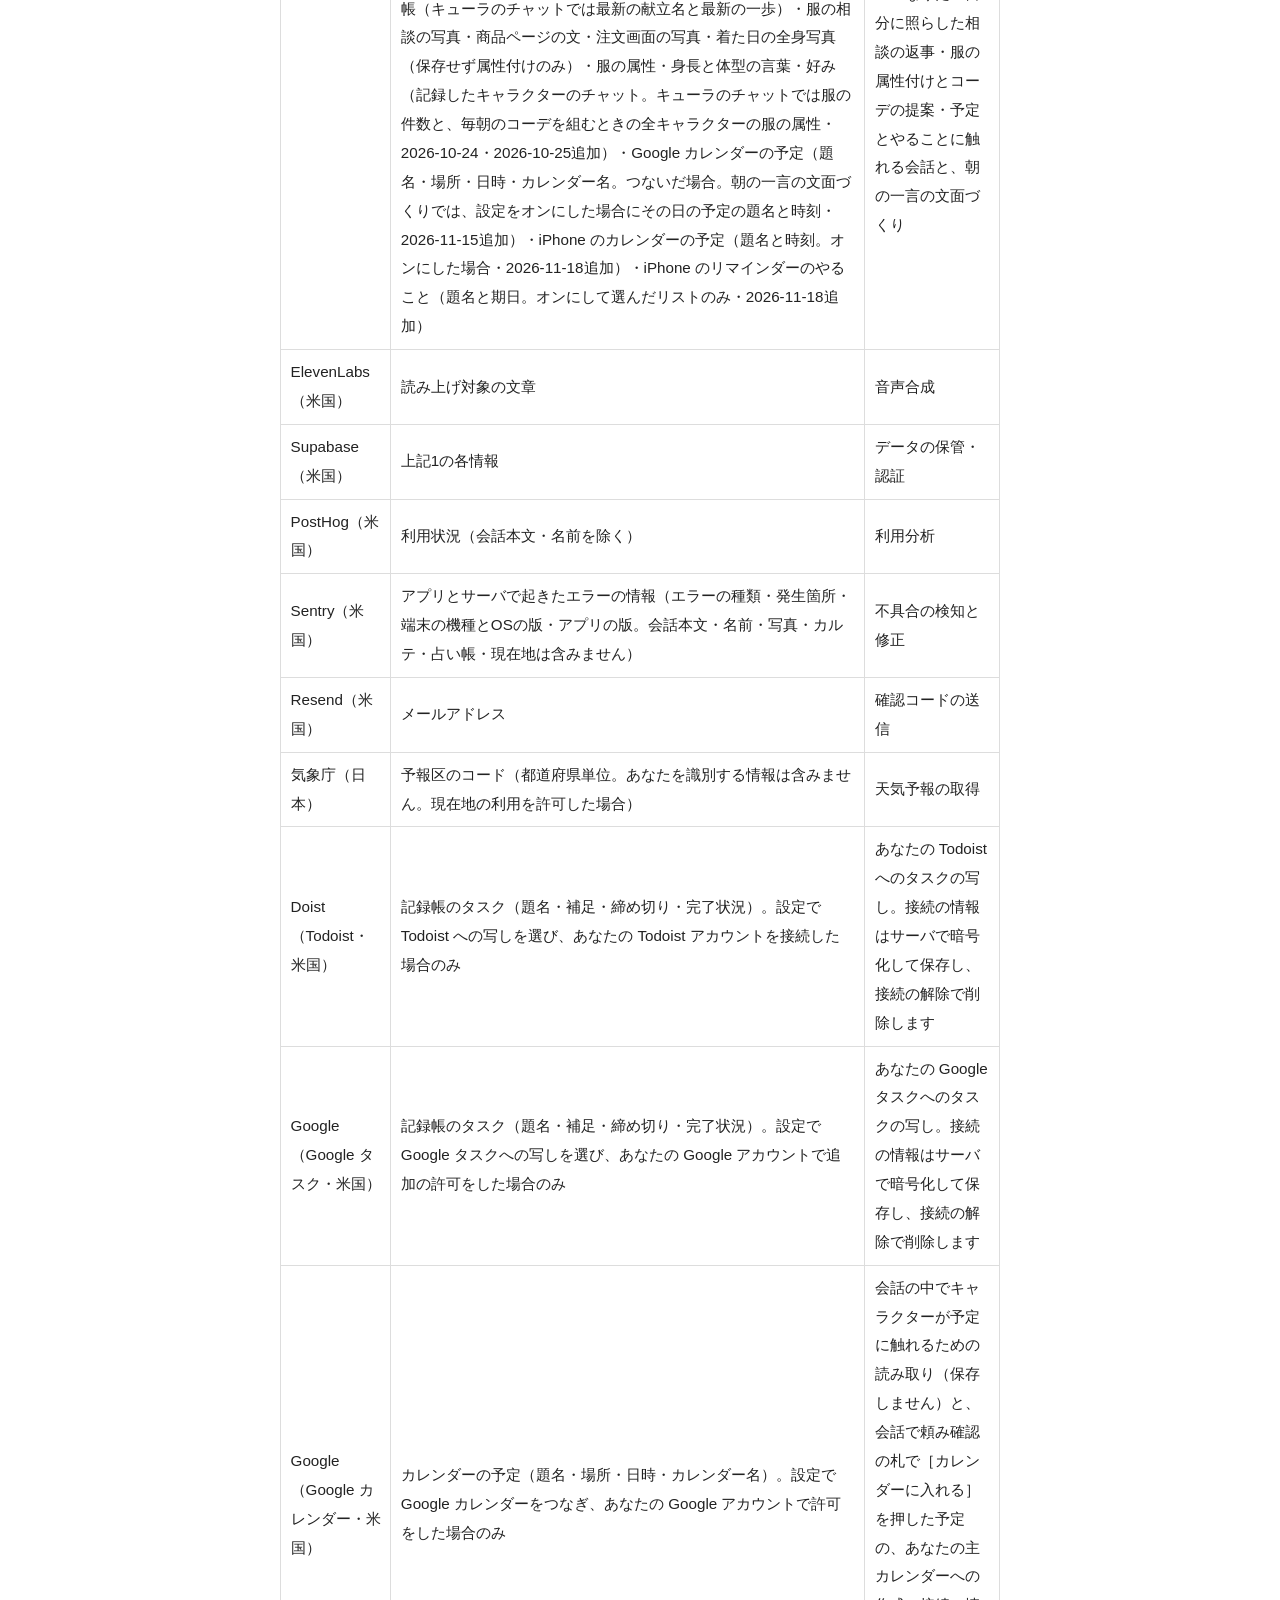
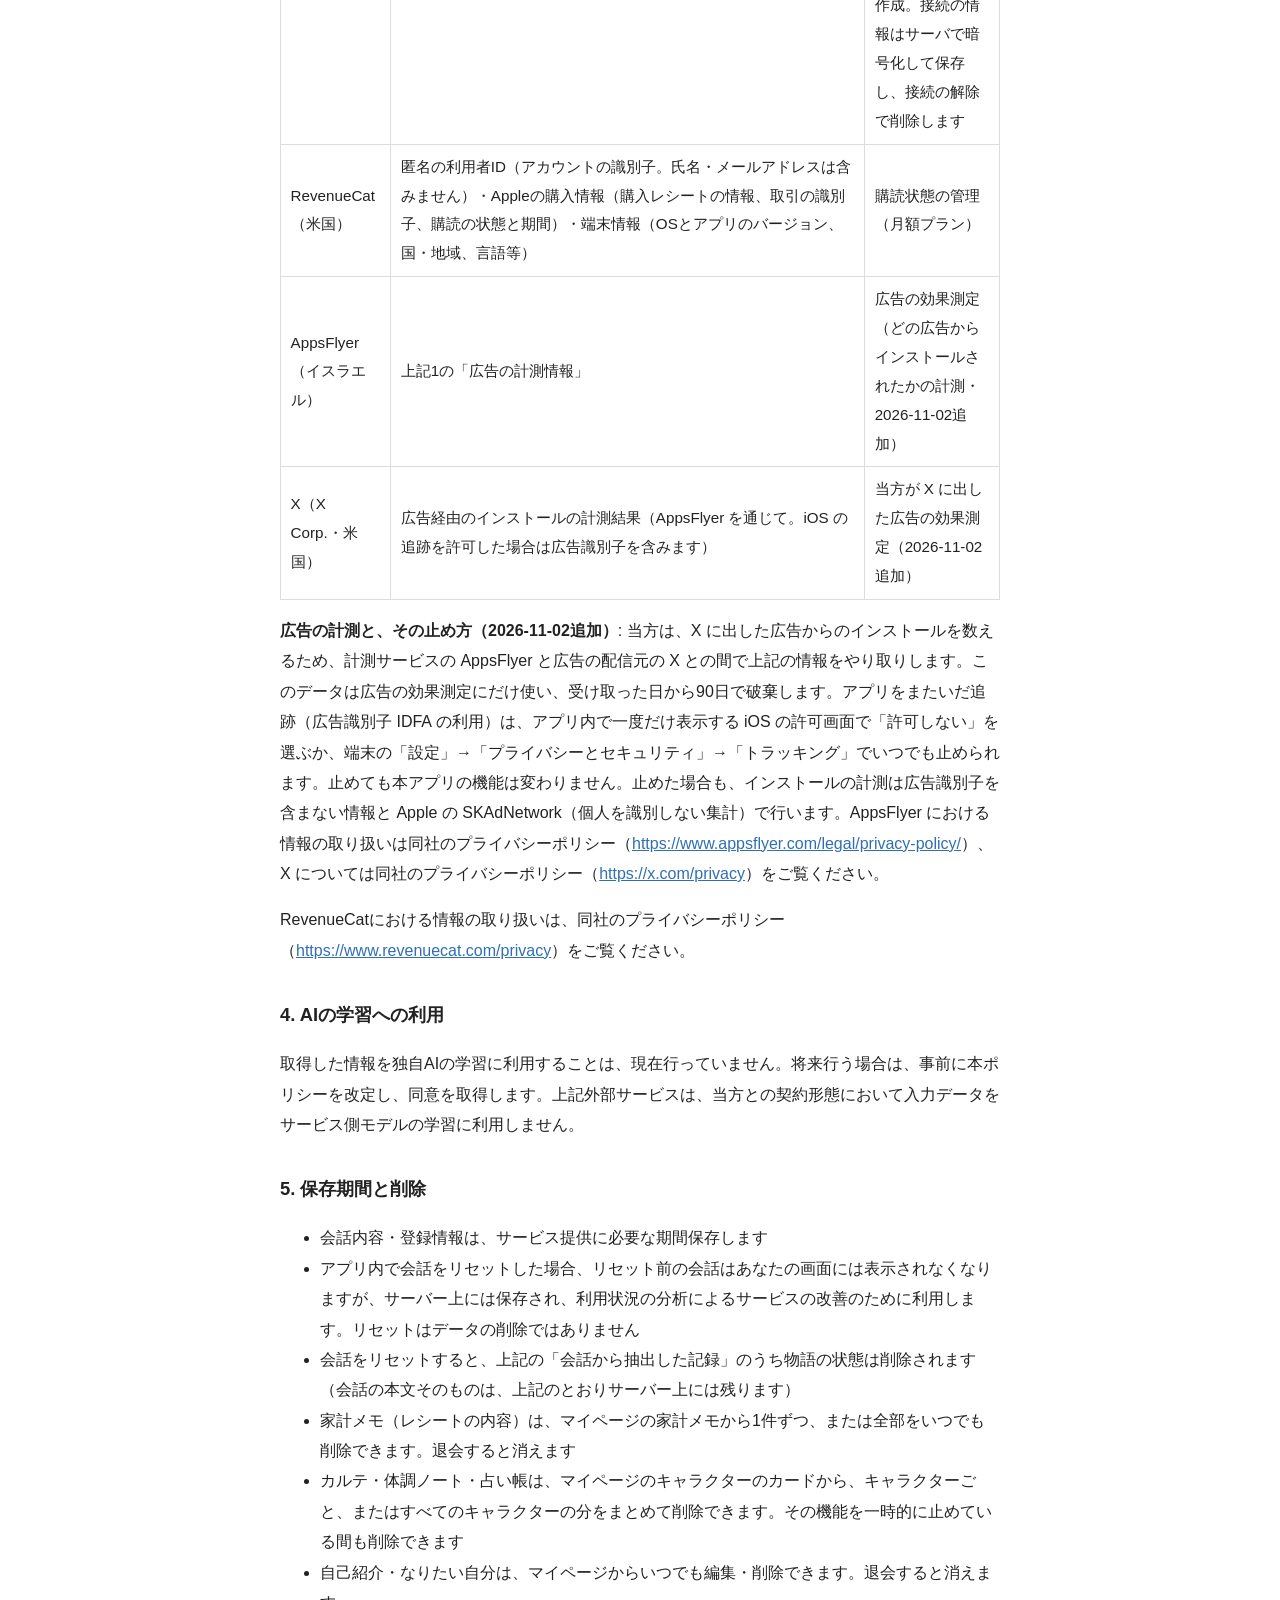
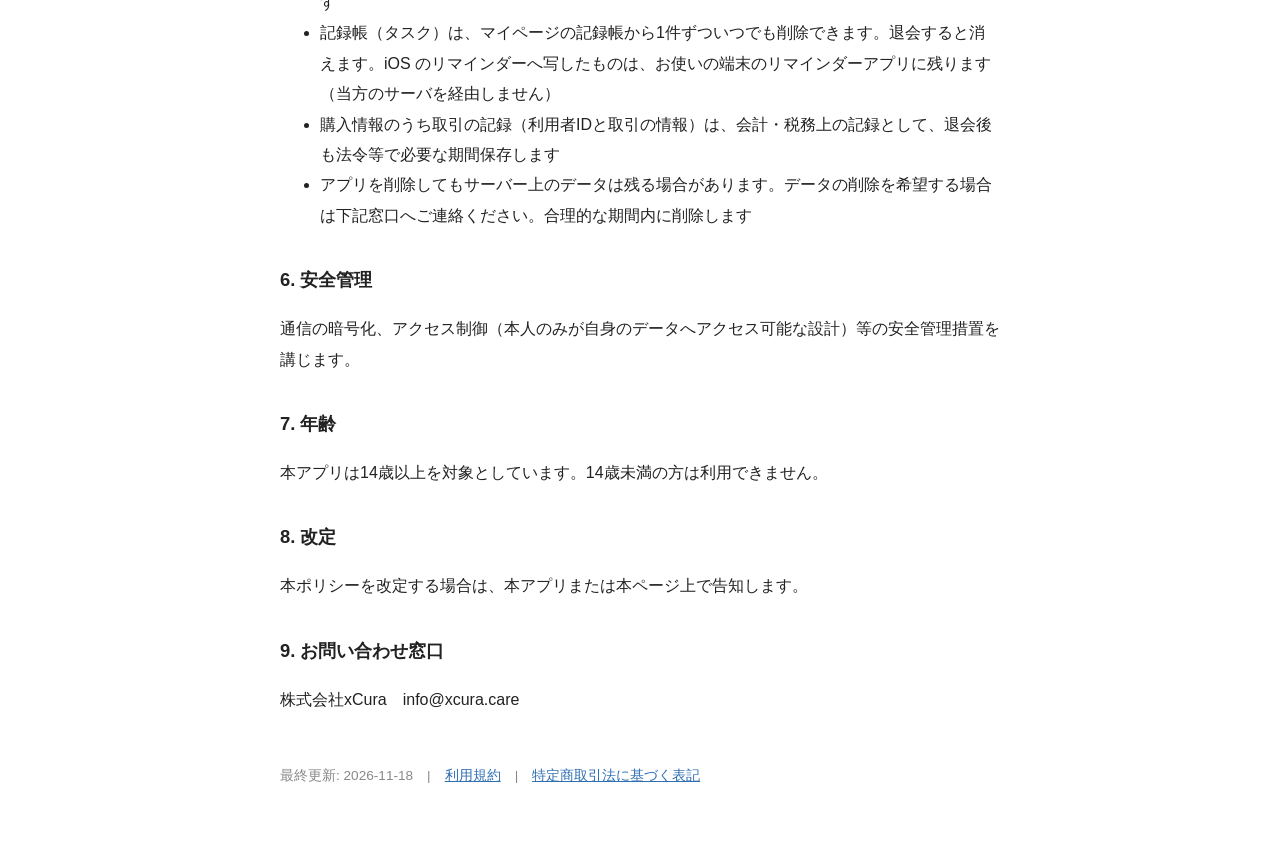
==== commit 16648c38: "プライバシーポリシーに、iPhone のカレンダー・リマインダーと予定の前の声かけを追記（oshi-voice-app #1450・#1451・#1452・#1433） Co-Authored-By:" ====
--- a/privacy.html
+++ b/privacy.html
@@ -27,6 +27,9 @@
 <li><strong>位置情報（許可した場合）</strong>: 端末で町名・丁目まで丸めたものをAIへ送ります。緯度経度は送らず、サーバに保存しません。マイページでいつでもOFFにできます。天気に使う場合は、その回のうちに都道府県（北海道・鹿児島県・沖縄県は市町村）を気象庁の予報区のコードへ変換して予報を取得し、変換に使った地名とコードはあなたに紐づけて保存しません（サーバに残るのは予報区ごとの予報だけです）。天気は気象庁の予報を利用しています（出典：気象庁ホームページ <a href="https://www.jma.go.jp/">https://www.jma.go.jp/</a>）</li>
 <li><strong>記録帳（イーサン・キューラ・任意）</strong>: イーサンまたはキューラのチャットでタスクとして登録した場合の、やることの題名・補足・締め切り・完了状況。締め切りが近いときに記録したキャラクターが会話で触れるために保存し、AIへ送信します。マイページの記録帳からいつでも直せて、1件ずつ削除でき、退会で消えます。設定で iOS のリマインダー・Todoist・Google タスクへ写すことを選んだ場合は、同じ内容をその先へ送ります（下記3）</li>
 <li><strong>Google カレンダー（任意）</strong>: つないだ場合、今日から来週の日曜までの予定を会話の往復ごとに読み、AI へ送ります（保存しません）。確認の札で［カレンダーに入れる］を押した予定だけを、あなたの主カレンダーに作ります</li>
+<li><strong>iPhone のカレンダー（任意・2026-11-18追加）</strong>: マイページで「iPhone のカレンダーを読む」をオンにし、iOS でカレンダーへのアクセスを許可した場合、今日から7日先までの予定（題名・開始と終了の時刻・終日かどうか）をお使いの端末で読みます。誕生日のカレンダーと、「不参加」と答えた予定は読みません。文字の会話で返事を作るたびに、予定の題名と時刻をAIへ送ります（サーバに保存しません）。マイページでいつでもオフにできます</li>
+<li><strong>iPhone のリマインダー（任意・2026-11-18追加）</strong>: マイページで「iPhone のリマインダーを読む」をオンにし、iOS でリマインダーへのアクセスを許可した場合、あなたが選んだリストにある、まだ終わっていないやることの題名と期日をお使いの端末で読みます。文字の会話で返事を作るたびに、その題名と期日をAIへ送ります（サーバに保存しません）。ほかの人と共有しているリストを選ぶと、共有相手が書いたやることもAIへ送られます。マイページでいつでもオフにできます</li>
+<li><strong>予定の前の声かけ（任意・2026-11-18追加）</strong>: マイページで「予定の前に声をかける」をオンにした場合、iPhone のカレンダーと、つないだ Google カレンダーにある今日から7日先までの予定をもとに、予定の前に届く推しからの通知をお使いの端末で予約します。Google カレンダーの予定は、当方のサーバが題名と時刻を読み取って端末へ渡します（保存しません）。予定の題名と時刻は、通知の予約のために端末にだけ控えます。通知には予定の題名が入り、ロック画面に表示されます</li>
 <li><strong>占い帳（ロゼ・キューラ・自作キャラクター・任意）</strong>: 本名（姓・名とふりがな）・生年月日・出生時刻・出生地（ロゼ・キューラ・占い帳を付けた自作キャラクターのチャット、またはマイページで入力した場合）。占いの読みにだけ使い、算出した星座・干支・画数などの値とあわせてAIへ送信し、保存します。マイページからいつでも削除でき、退会で消えます</li>
 <li><strong>服の相談（心愛・キューラ・自作キャラクター・任意／2026-10-24追加・2026-10-25改訂）</strong>: クローゼットに登録した服の写真（チャットで送った写真から登録した場合はその写真の写し）、写真や商品ページからAIが付けた服の属性（種類・色・柄・季節・ブランド等）、貼り付けた商品ページのURL、服についてのメモ、身長・体型についてあなたが使った言葉・好きな系統・着ないもの。写真と商品ページの文は属性を付けるためにAIへ送信し、登録した服の属性と身長・体型の言葉・好みは、服の相談の会話と毎朝のコーデの提案のためにAIへ送信します。商品ページのURLを貼った場合は、当方のサーバがそのページと商品画像を取得します。写真に顔が写らないようにしてください。注文メール・注文履歴の画面写真と、着た日の全身写真は、服の属性を付けるためだけにAIへ送信し、写真そのものは保存せず処理後に削除します（登録されるのは属性だけ）。記録したキャラクターごとに保存し、ほかのキャラクターへは渡しません（キューラは下記の要約で服の件数を読み、毎朝のコーデを組むときだけ、すべてのキャラクターのクローゼットの服の属性を読みます）。毎朝のコーデの通知は端末の中だけで予約し、出した組と「これにした」の記録はキューラまたは心愛の記録として保存します。アプリからいつでも直せて削除でき、退会で写真ごと消えます</li>
 <li><strong>キャラクターごとの記録とキューラ（2026-10-20追加）</strong>: カルテ・体調カルテ・体調ノート・占い帳・レシートの内容（家計メモ）・記録帳・献立帳・歩みの帳は、記録したキャラクターごとに分けて保存し、そのキャラクターとの会話に使います。ほかのキャラクターは読みません。ただし、アプリの案内係であるキューラは、あなたの記録をまとめて見る窓口として、すべてのキャラクターの記録を読み、その要約をキューラとの会話のためにAIへ送信します。要約に含めるのは、カルテの数値、生年月日（本名・ふりがな・出生時刻・出生地は含めません）、体調ノートのいまの時期・次の生理の目安・直近14日の症状の回数（同意したキャラクターの分だけ。メモや自由記入は含めません）、家計メモの今月の合計と件数、記録帳の未完の件数、献立帳の最新の献立名、歩みの帳の最新の一歩、クローゼットの服の件数（種類ごと・2026-10-24追加）です。毎朝のコーデを組むときに限り、キューラはすべてのキャラクターのクローゼットの服の属性（種類・色・柄等。写真は含めません）も読みます（2026-10-25追加）</li>
@@ -51,7 +54,7 @@
 <p>サービス提供に必要な範囲で、以下の外部サービスに情報を送信します。下表の広告の計測（AppsFlyer・X）を除き、いずれも処理のための送信であり、販売や広告目的の提供は行いません。広告の計測でも、情報の販売は行いません（2026-11-02改訂）。</p>
 <table>
 <tr><th>送信先</th><th>送信する情報</th><th>目的</th></tr>
-<tr><td>Anthropic（米国）</td><td>会話内容・登録した名前・自己紹介・なりたい自分（一文・手本・価値。コーチングをオンにしたキャラクターのみ）・添付した写真（湊の食事・食材、心愛のスクリーンショット）・カルテ（身長・体重等。記録したキャラクターのチャット、およびキューラのチャットでは要約）・体調カルテ・体調ノート（生理日・周期・体調・症状・気分・睡眠時間・基礎体温・服薬状況・メモ。同意して記録したキャラクターのチャット、およびキューラのチャットでは要約）・レシートの内容（店名・日付・品目・金額。記録したキャラクターのチャット、およびキューラのチャットでは今月の合計と件数）・現在地（町名まで。許可した場合）・占い帳（本名・生年月日・出生時刻・出生地とそこから算出した値。記録したキャラクターのチャット。キューラのチャットでは生年月日のみ）・記録帳（タスクの題名・補足・締め切り。記録したキャラクターのチャット、およびキューラのチャットでは未完の件数）・献立帳と歩みの帳（キューラのチャットでは最新の献立名と最新の一歩）・服の相談の写真・商品ページの文・注文画面の写真・着た日の全身写真（保存せず属性付けのみ）・服の属性・身長と体型の言葉・好み（記録したキャラクターのチャット。キューラのチャットでは服の件数と、毎朝のコーデを組むときの全キャラクターの服の属性・2026-10-24・2026-10-25追加）・Google カレンダーの予定（題名・場所・日時・カレンダー名。つないだ場合。朝の一言の文面づくりでは、設定をオンにした場合にその日の予定の題名と時刻・2026-11-15追加）</td><td>AI応答の生成・カロリー推定・栄養アドバイス・返信の相談・体調の気づかい・占いの読み・家計メモの読み取り・記録帳の整理と締め切りの気づかい・なりたい自分に照らした相談の返事・服の属性付けとコーデの提案・予定に触れる会話と、朝の一言の文面づくり</td></tr>
+<tr><td>Anthropic（米国）</td><td>会話内容・登録した名前・自己紹介・なりたい自分（一文・手本・価値。コーチングをオンにしたキャラクターのみ）・添付した写真（湊の食事・食材、心愛のスクリーンショット）・カルテ（身長・体重等。記録したキャラクターのチャット、およびキューラのチャットでは要約）・体調カルテ・体調ノート（生理日・周期・体調・症状・気分・睡眠時間・基礎体温・服薬状況・メモ。同意して記録したキャラクターのチャット、およびキューラのチャットでは要約）・レシートの内容（店名・日付・品目・金額。記録したキャラクターのチャット、およびキューラのチャットでは今月の合計と件数）・現在地（町名まで。許可した場合）・占い帳（本名・生年月日・出生時刻・出生地とそこから算出した値。記録したキャラクターのチャット。キューラのチャットでは生年月日のみ）・記録帳（タスクの題名・補足・締め切り。記録したキャラクターのチャット、およびキューラのチャットでは未完の件数）・献立帳と歩みの帳（キューラのチャットでは最新の献立名と最新の一歩）・服の相談の写真・商品ページの文・注文画面の写真・着た日の全身写真（保存せず属性付けのみ）・服の属性・身長と体型の言葉・好み（記録したキャラクターのチャット。キューラのチャットでは服の件数と、毎朝のコーデを組むときの全キャラクターの服の属性・2026-10-24・2026-10-25追加）・Google カレンダーの予定（題名・場所・日時・カレンダー名。つないだ場合。朝の一言の文面づくりでは、設定をオンにした場合にその日の予定の題名と時刻・2026-11-15追加）・iPhone のカレンダーの予定（題名と時刻。オンにした場合・2026-11-18追加）・iPhone のリマインダーのやること（題名と期日。オンにして選んだリストのみ・2026-11-18追加）</td><td>AI応答の生成・カロリー推定・栄養アドバイス・返信の相談・体調の気づかい・占いの読み・家計メモの読み取り・記録帳の整理と締め切りの気づかい・なりたい自分に照らした相談の返事・服の属性付けとコーデの提案・予定とやることに触れる会話と、朝の一言の文面づくり</td></tr>
 <tr><td>ElevenLabs（米国）</td><td>読み上げ対象の文章</td><td>音声合成</td></tr>
 <tr><td>Supabase（米国）</td><td>上記1の各情報</td><td>データの保管・認証</td></tr>
 <tr><td>PostHog（米国）</td><td>利用状況（会話本文・名前を除く）</td><td>利用分析</td></tr>
@@ -96,6 +99,6 @@
 <h2>9. お問い合わせ窓口</h2>
 <p>株式会社xCura　info@xcura.care</p>
 
-<footer>最終更新: 2026-11-15　|　<a href="terms.html">利用規約</a>　|　<a href="tokusho.html">特定商取引法に基づく表記</a></footer>
+<footer>最終更新: 2026-11-18　|　<a href="terms.html">利用規約</a>　|　<a href="tokusho.html">特定商取引法に基づく表記</a></footer>
 </body>
 </html>
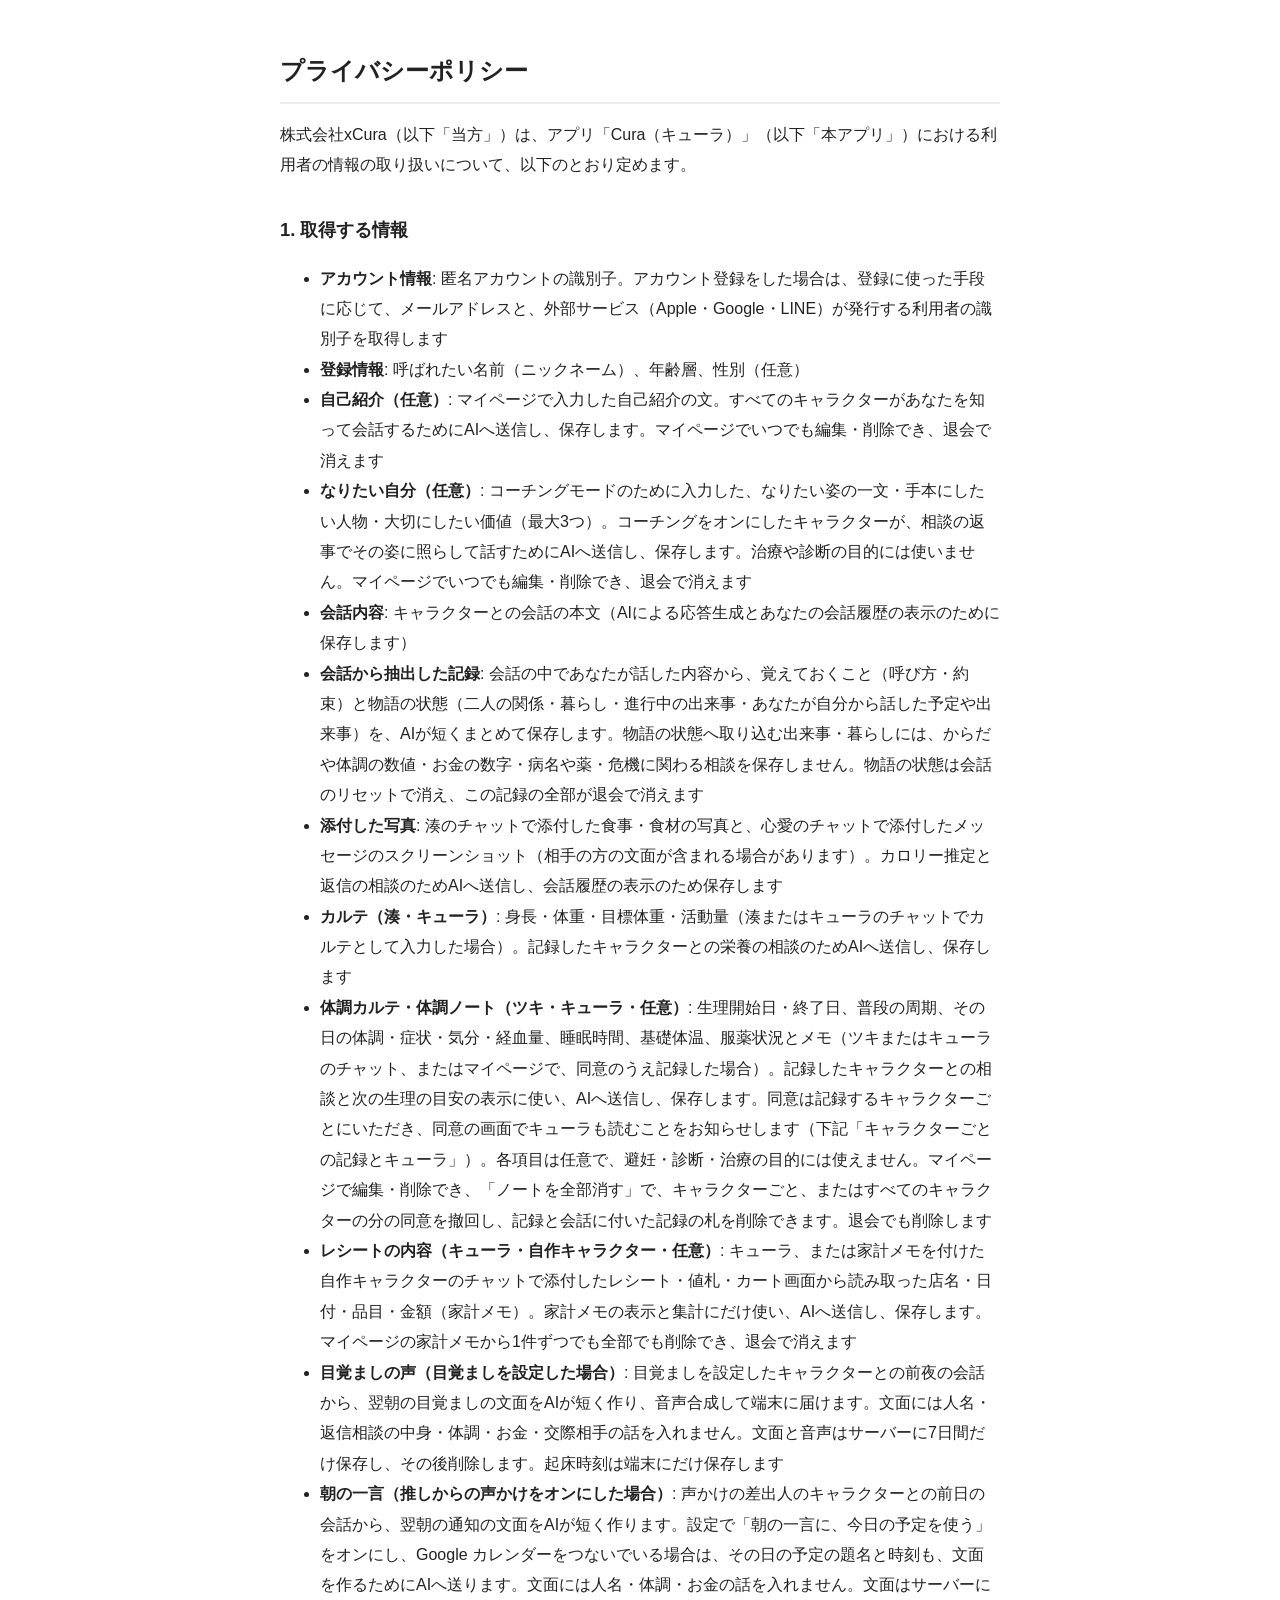
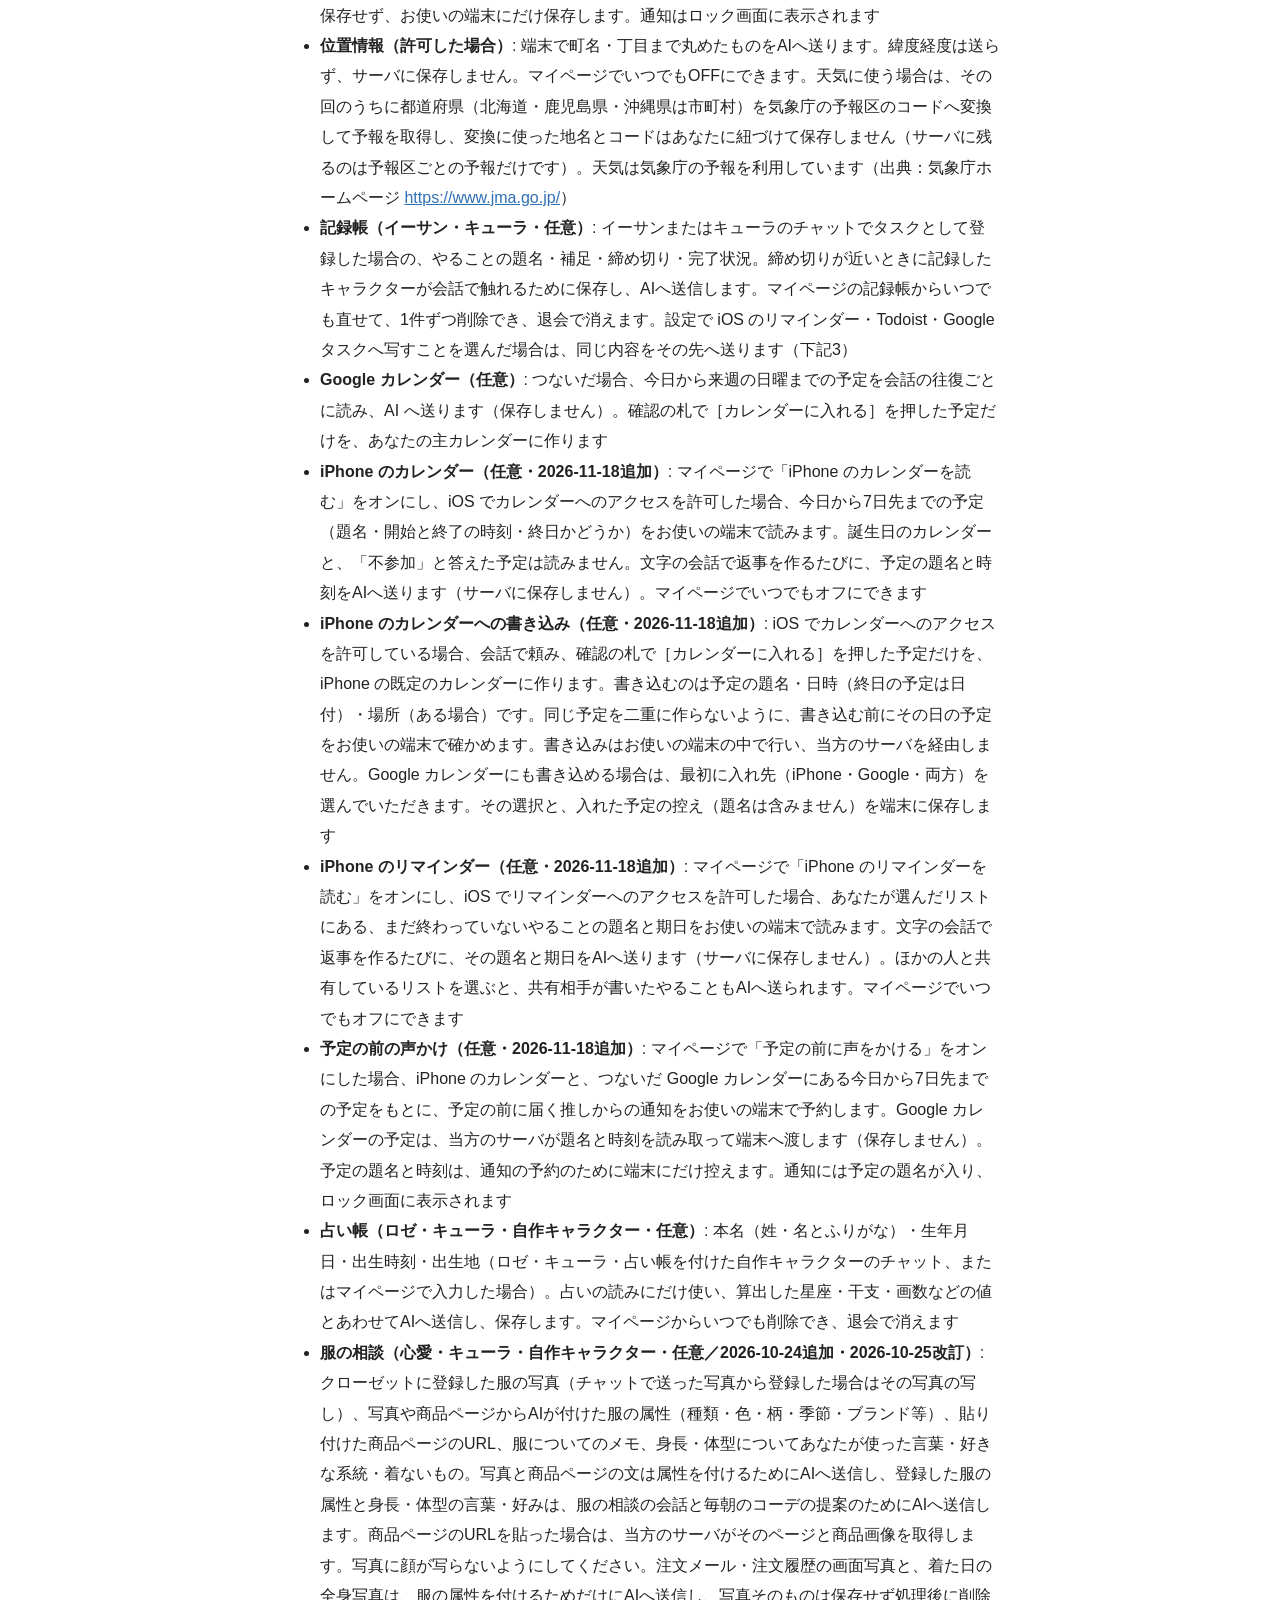
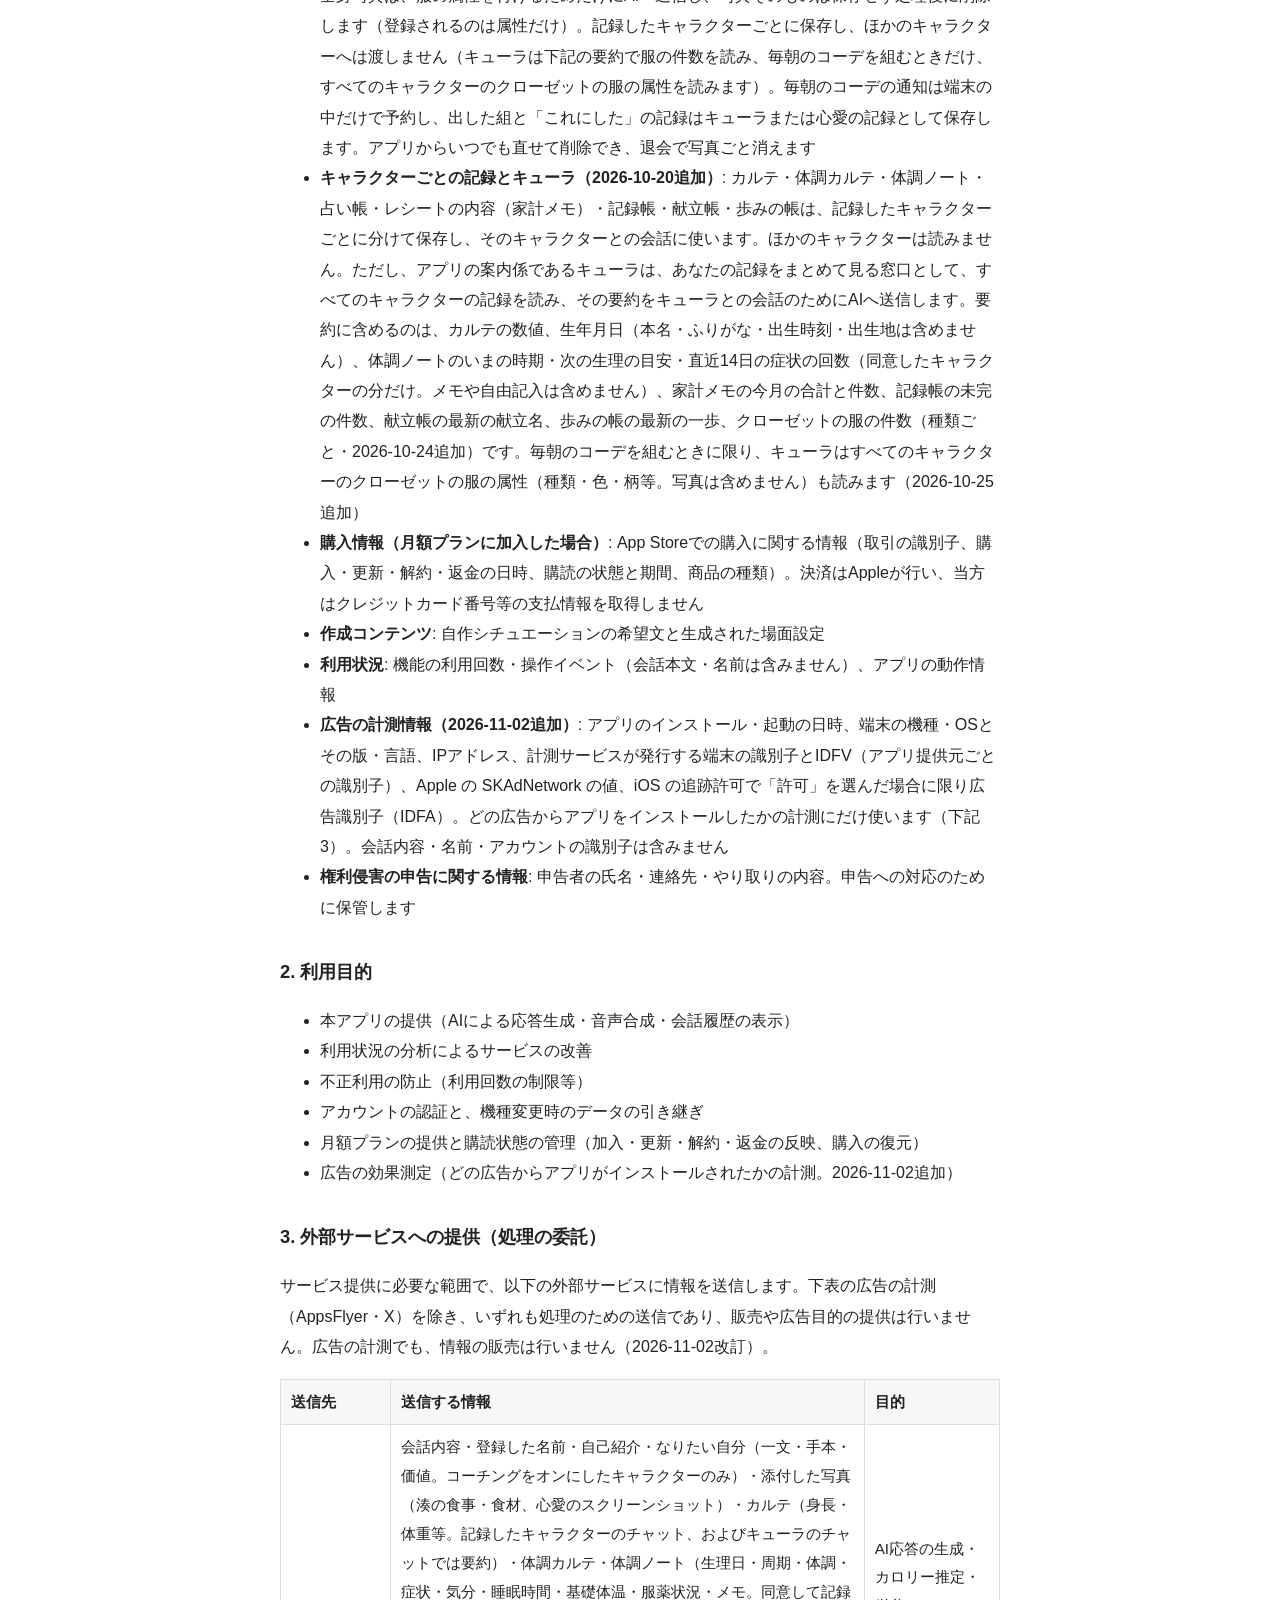
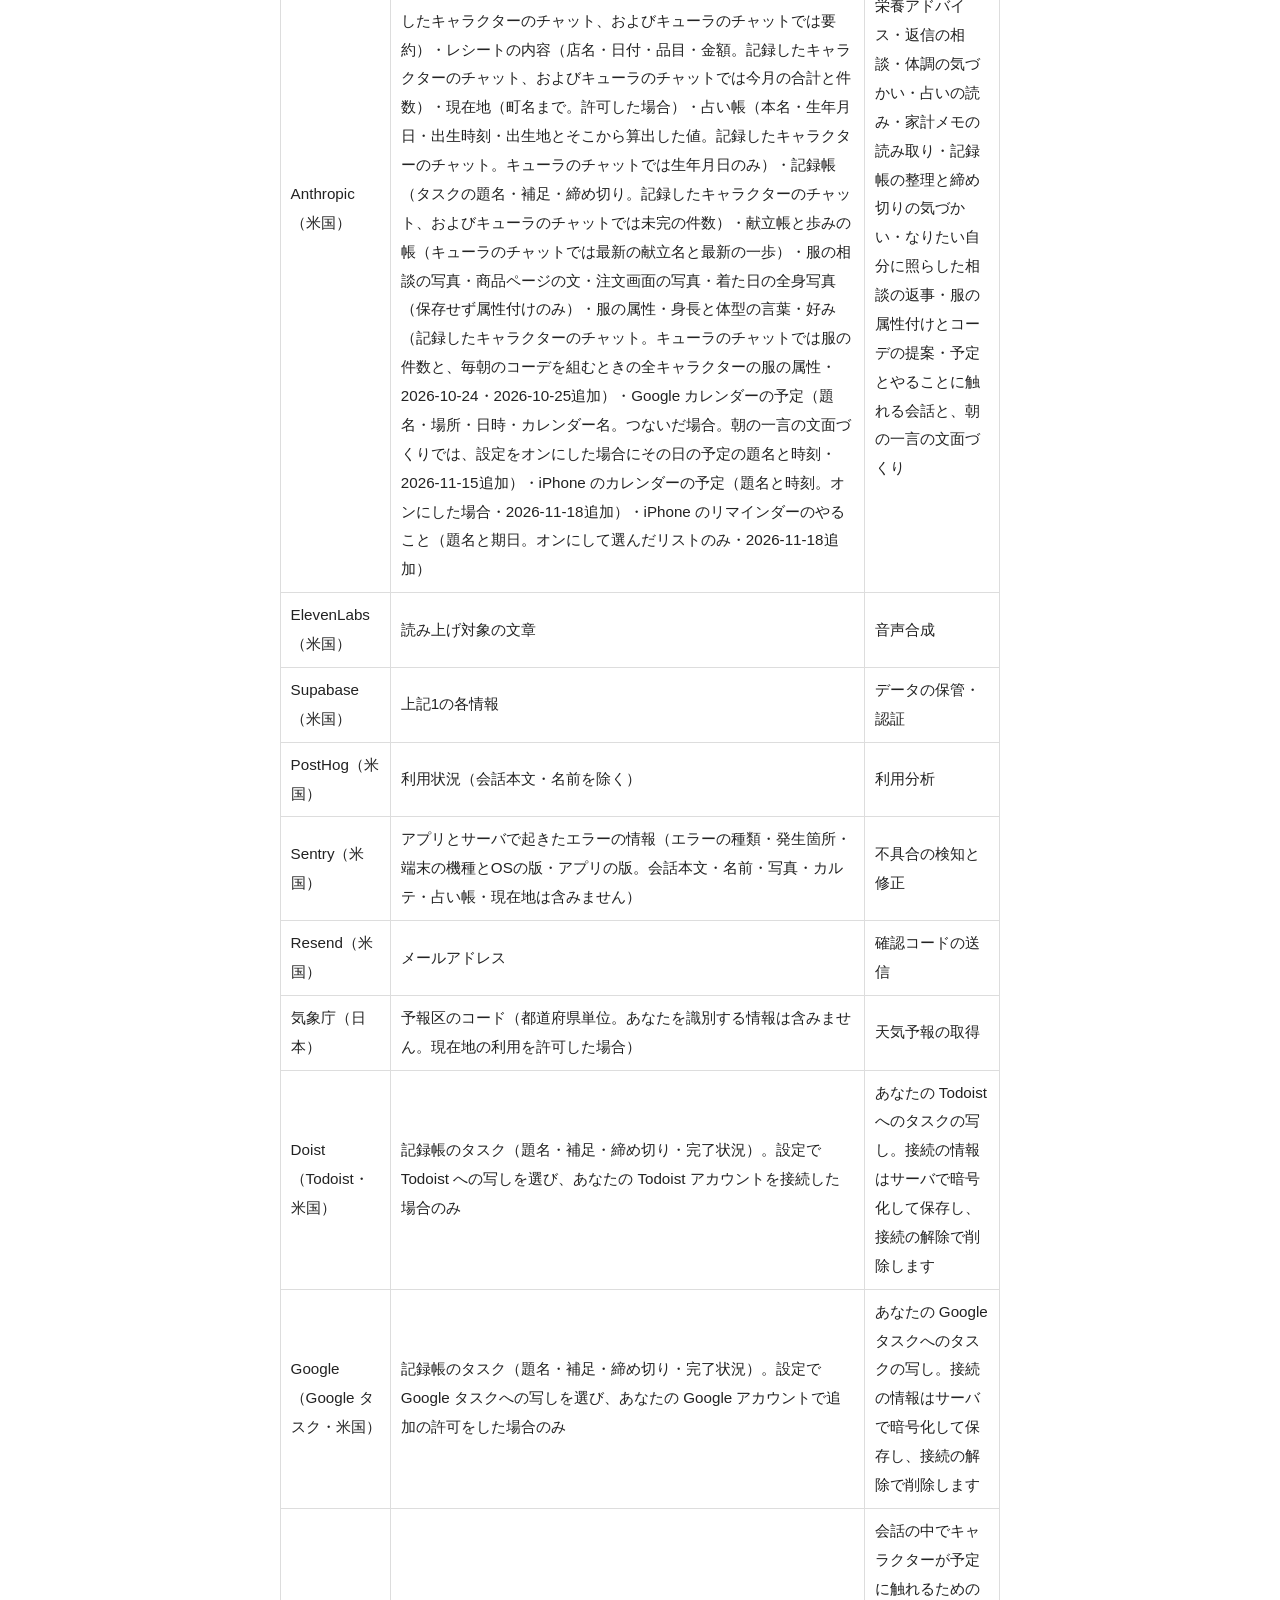
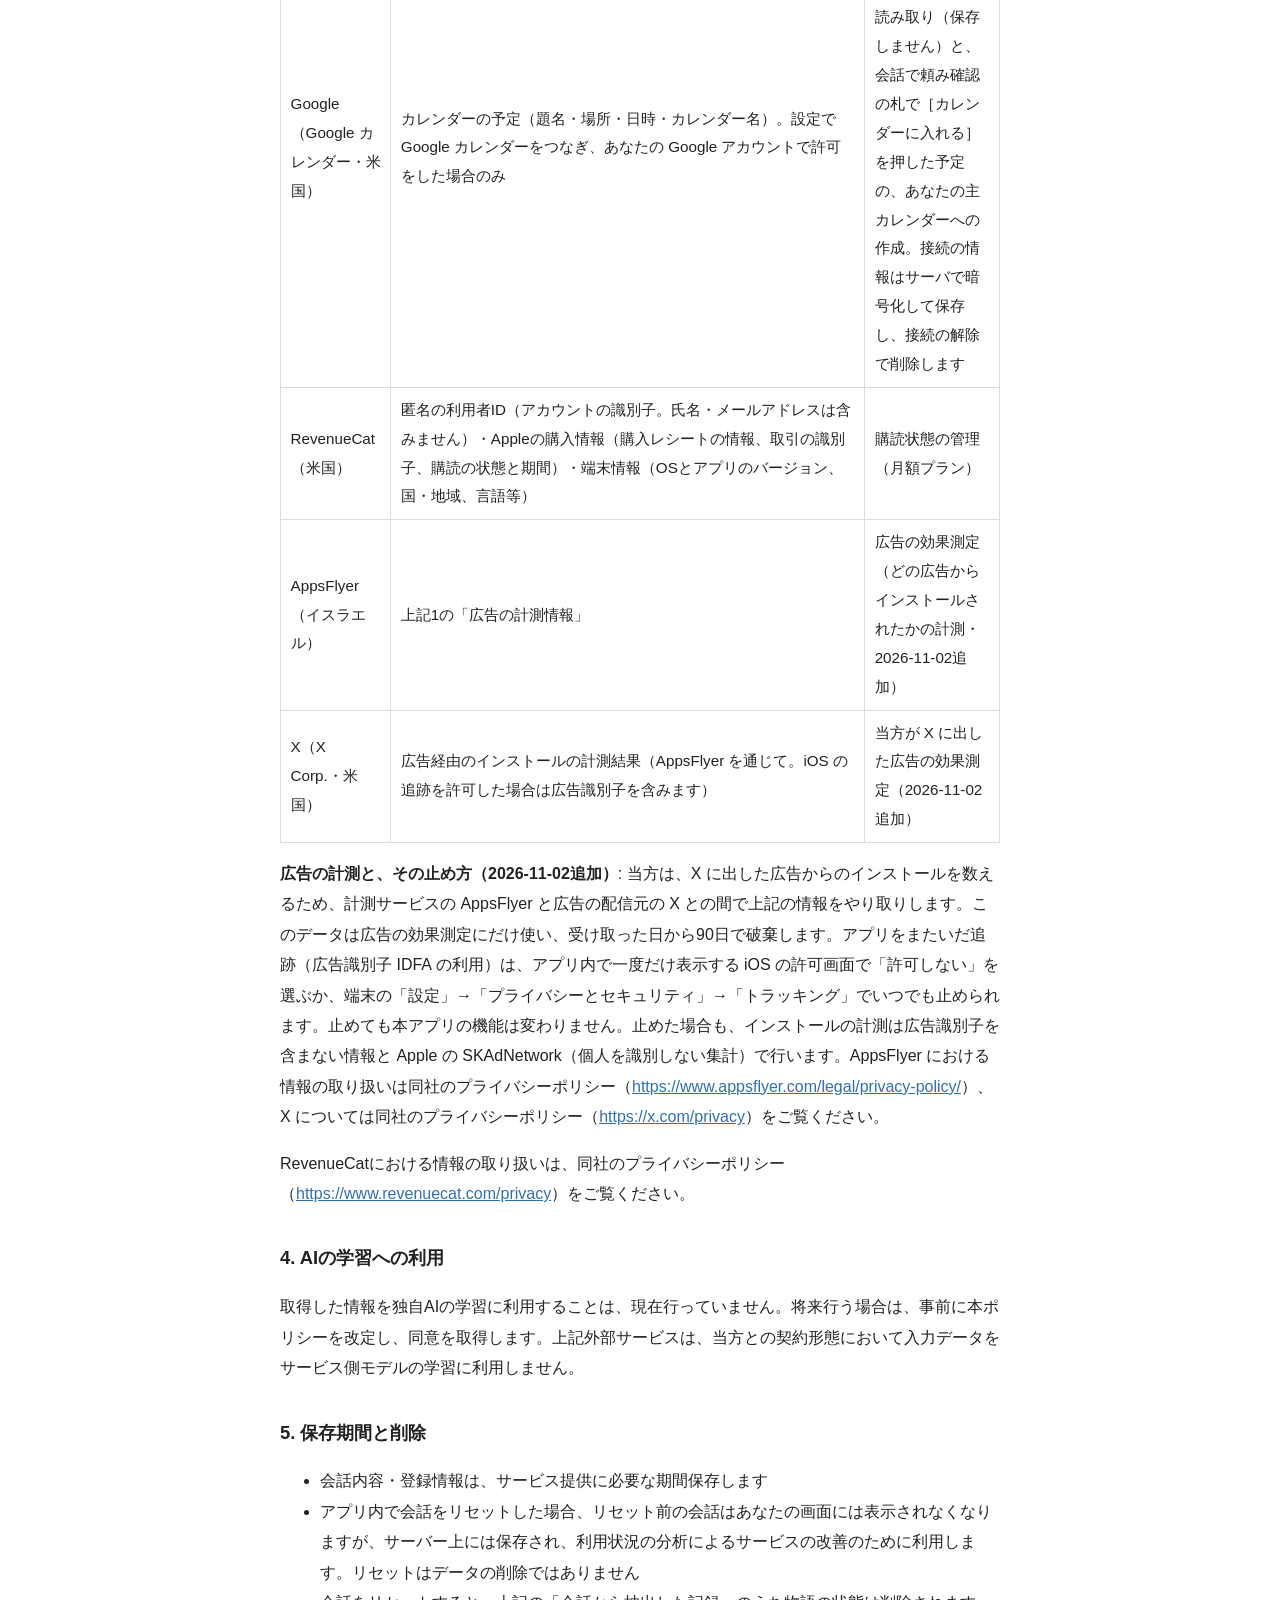
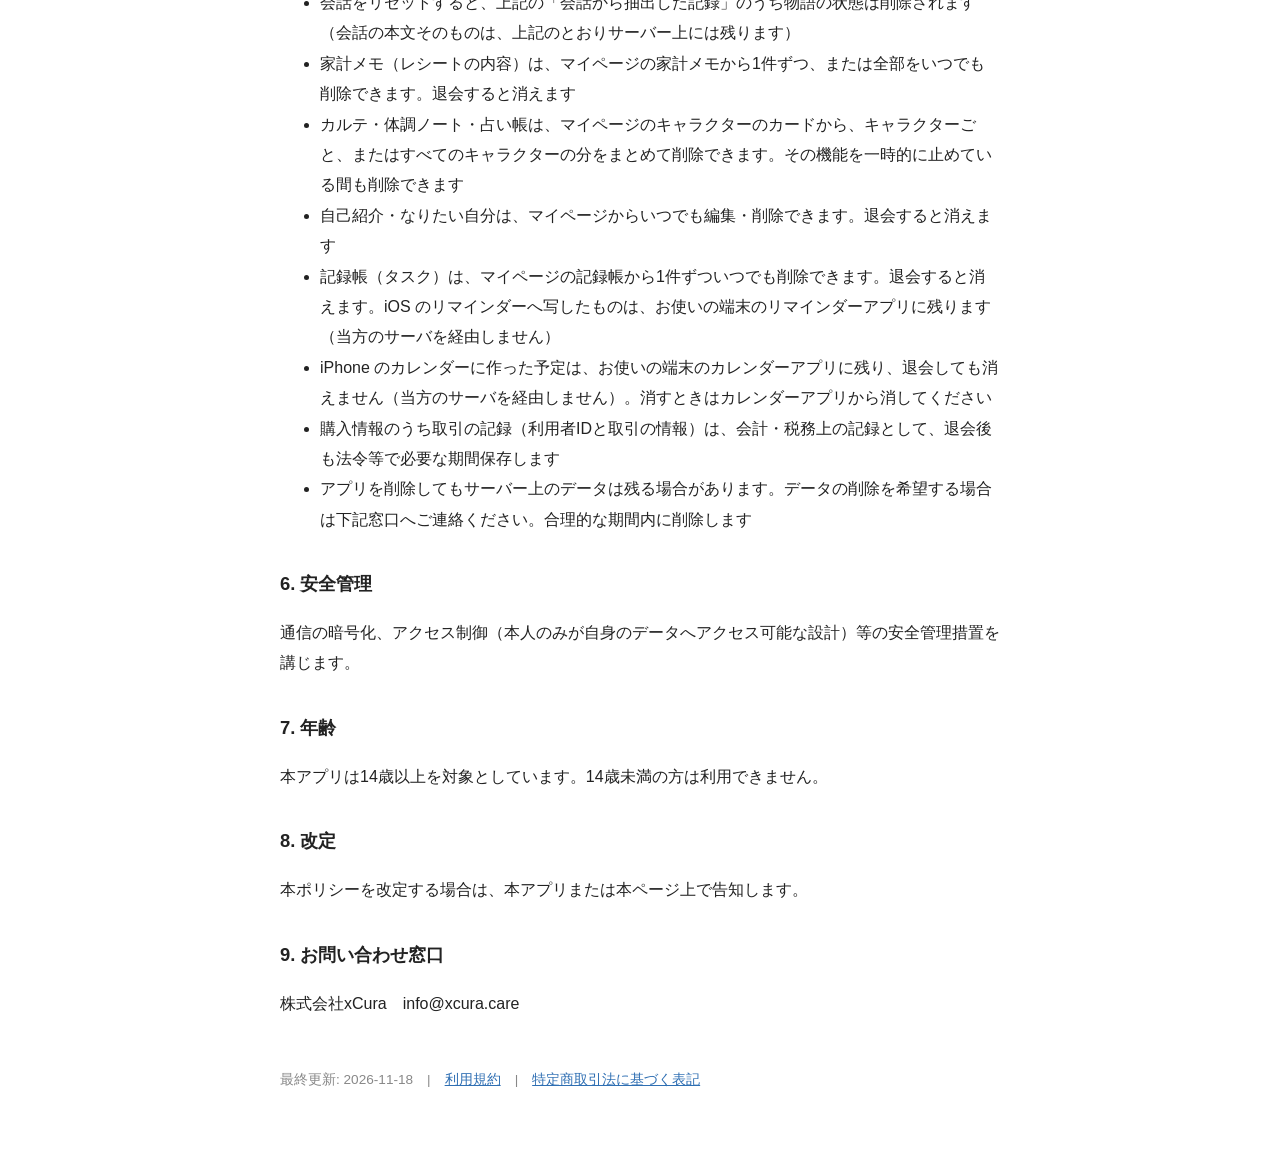
==== commit 61d31c4d: "プライバシーポリシーに、iPhone のカレンダーへ予定を書き込むことを追記（oshi-voice-app #1523） Co-Authored-By: Claude Opus 5.5 <norepl" ====
--- a/privacy.html
+++ b/privacy.html
@@ -28,6 +28,7 @@
 <li><strong>記録帳（イーサン・キューラ・任意）</strong>: イーサンまたはキューラのチャットでタスクとして登録した場合の、やることの題名・補足・締め切り・完了状況。締め切りが近いときに記録したキャラクターが会話で触れるために保存し、AIへ送信します。マイページの記録帳からいつでも直せて、1件ずつ削除でき、退会で消えます。設定で iOS のリマインダー・Todoist・Google タスクへ写すことを選んだ場合は、同じ内容をその先へ送ります（下記3）</li>
 <li><strong>Google カレンダー（任意）</strong>: つないだ場合、今日から来週の日曜までの予定を会話の往復ごとに読み、AI へ送ります（保存しません）。確認の札で［カレンダーに入れる］を押した予定だけを、あなたの主カレンダーに作ります</li>
 <li><strong>iPhone のカレンダー（任意・2026-11-18追加）</strong>: マイページで「iPhone のカレンダーを読む」をオンにし、iOS でカレンダーへのアクセスを許可した場合、今日から7日先までの予定（題名・開始と終了の時刻・終日かどうか）をお使いの端末で読みます。誕生日のカレンダーと、「不参加」と答えた予定は読みません。文字の会話で返事を作るたびに、予定の題名と時刻をAIへ送ります（サーバに保存しません）。マイページでいつでもオフにできます</li>
+<li><strong>iPhone のカレンダーへの書き込み（任意・2026-11-18追加）</strong>: iOS でカレンダーへのアクセスを許可している場合、会話で頼み、確認の札で［カレンダーに入れる］を押した予定だけを、iPhone の既定のカレンダーに作ります。書き込むのは予定の題名・日時（終日の予定は日付）・場所（ある場合）です。同じ予定を二重に作らないように、書き込む前にその日の予定をお使いの端末で確かめます。書き込みはお使いの端末の中で行い、当方のサーバを経由しません。Google カレンダーにも書き込める場合は、最初に入れ先（iPhone・Google・両方）を選んでいただきます。その選択と、入れた予定の控え（題名は含みません）を端末に保存します</li>
 <li><strong>iPhone のリマインダー（任意・2026-11-18追加）</strong>: マイページで「iPhone のリマインダーを読む」をオンにし、iOS でリマインダーへのアクセスを許可した場合、あなたが選んだリストにある、まだ終わっていないやることの題名と期日をお使いの端末で読みます。文字の会話で返事を作るたびに、その題名と期日をAIへ送ります（サーバに保存しません）。ほかの人と共有しているリストを選ぶと、共有相手が書いたやることもAIへ送られます。マイページでいつでもオフにできます</li>
 <li><strong>予定の前の声かけ（任意・2026-11-18追加）</strong>: マイページで「予定の前に声をかける」をオンにした場合、iPhone のカレンダーと、つないだ Google カレンダーにある今日から7日先までの予定をもとに、予定の前に届く推しからの通知をお使いの端末で予約します。Google カレンダーの予定は、当方のサーバが題名と時刻を読み取って端末へ渡します（保存しません）。予定の題名と時刻は、通知の予約のために端末にだけ控えます。通知には予定の題名が入り、ロック画面に表示されます</li>
 <li><strong>占い帳（ロゼ・キューラ・自作キャラクター・任意）</strong>: 本名（姓・名とふりがな）・生年月日・出生時刻・出生地（ロゼ・キューラ・占い帳を付けた自作キャラクターのチャット、またはマイページで入力した場合）。占いの読みにだけ使い、算出した星座・干支・画数などの値とあわせてAIへ送信し、保存します。マイページからいつでも削除でき、退会で消えます</li>
@@ -83,6 +84,7 @@
 <li>カルテ・体調ノート・占い帳は、マイページのキャラクターのカードから、キャラクターごと、またはすべてのキャラクターの分をまとめて削除できます。その機能を一時的に止めている間も削除できます</li>
 <li>自己紹介・なりたい自分は、マイページからいつでも編集・削除できます。退会すると消えます</li>
 <li>記録帳（タスク）は、マイページの記録帳から1件ずついつでも削除できます。退会すると消えます。iOS のリマインダーへ写したものは、お使いの端末のリマインダーアプリに残ります（当方のサーバを経由しません）</li>
+<li>iPhone のカレンダーに作った予定は、お使いの端末のカレンダーアプリに残り、退会しても消えません（当方のサーバを経由しません）。消すときはカレンダーアプリから消してください</li>
 <li>購入情報のうち取引の記録（利用者IDと取引の情報）は、会計・税務上の記録として、退会後も法令等で必要な期間保存します</li>
 <li>アプリを削除してもサーバー上のデータは残る場合があります。データの削除を希望する場合は下記窓口へご連絡ください。合理的な期間内に削除します</li>
 </ul>
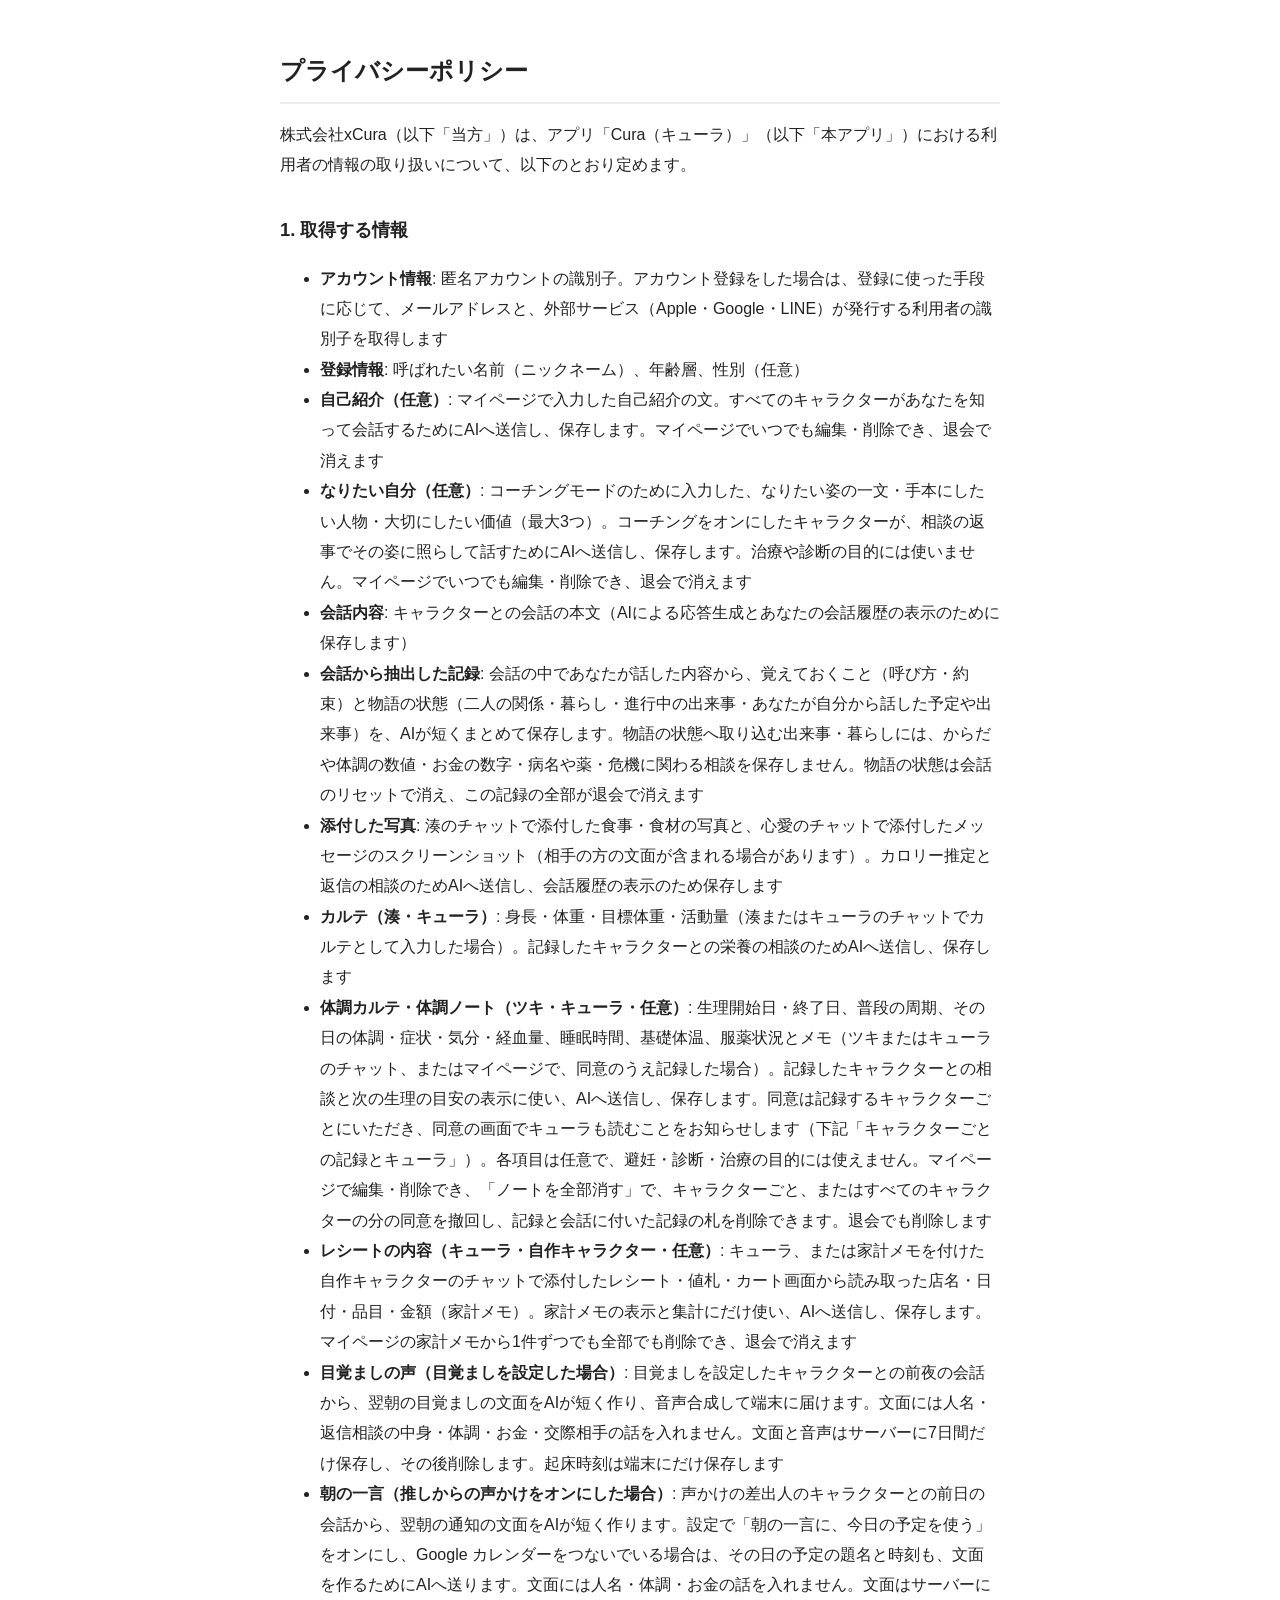
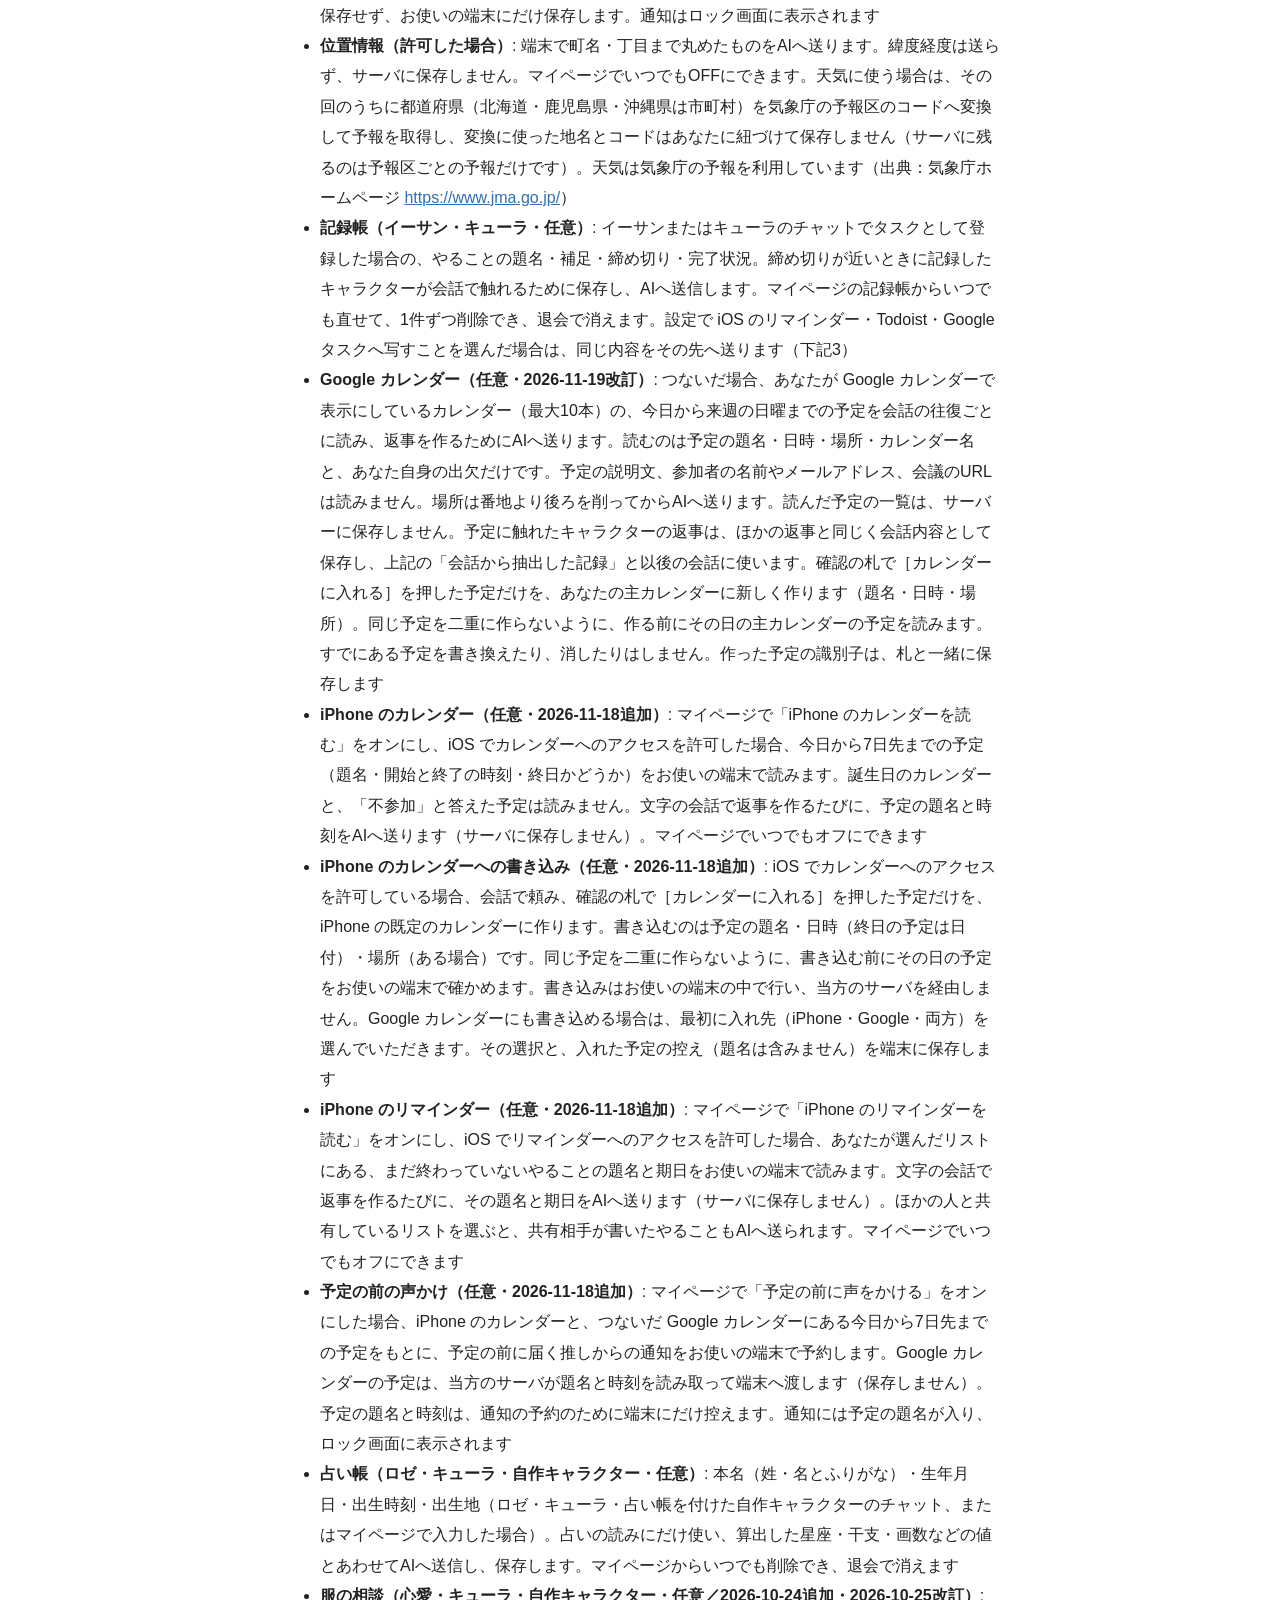
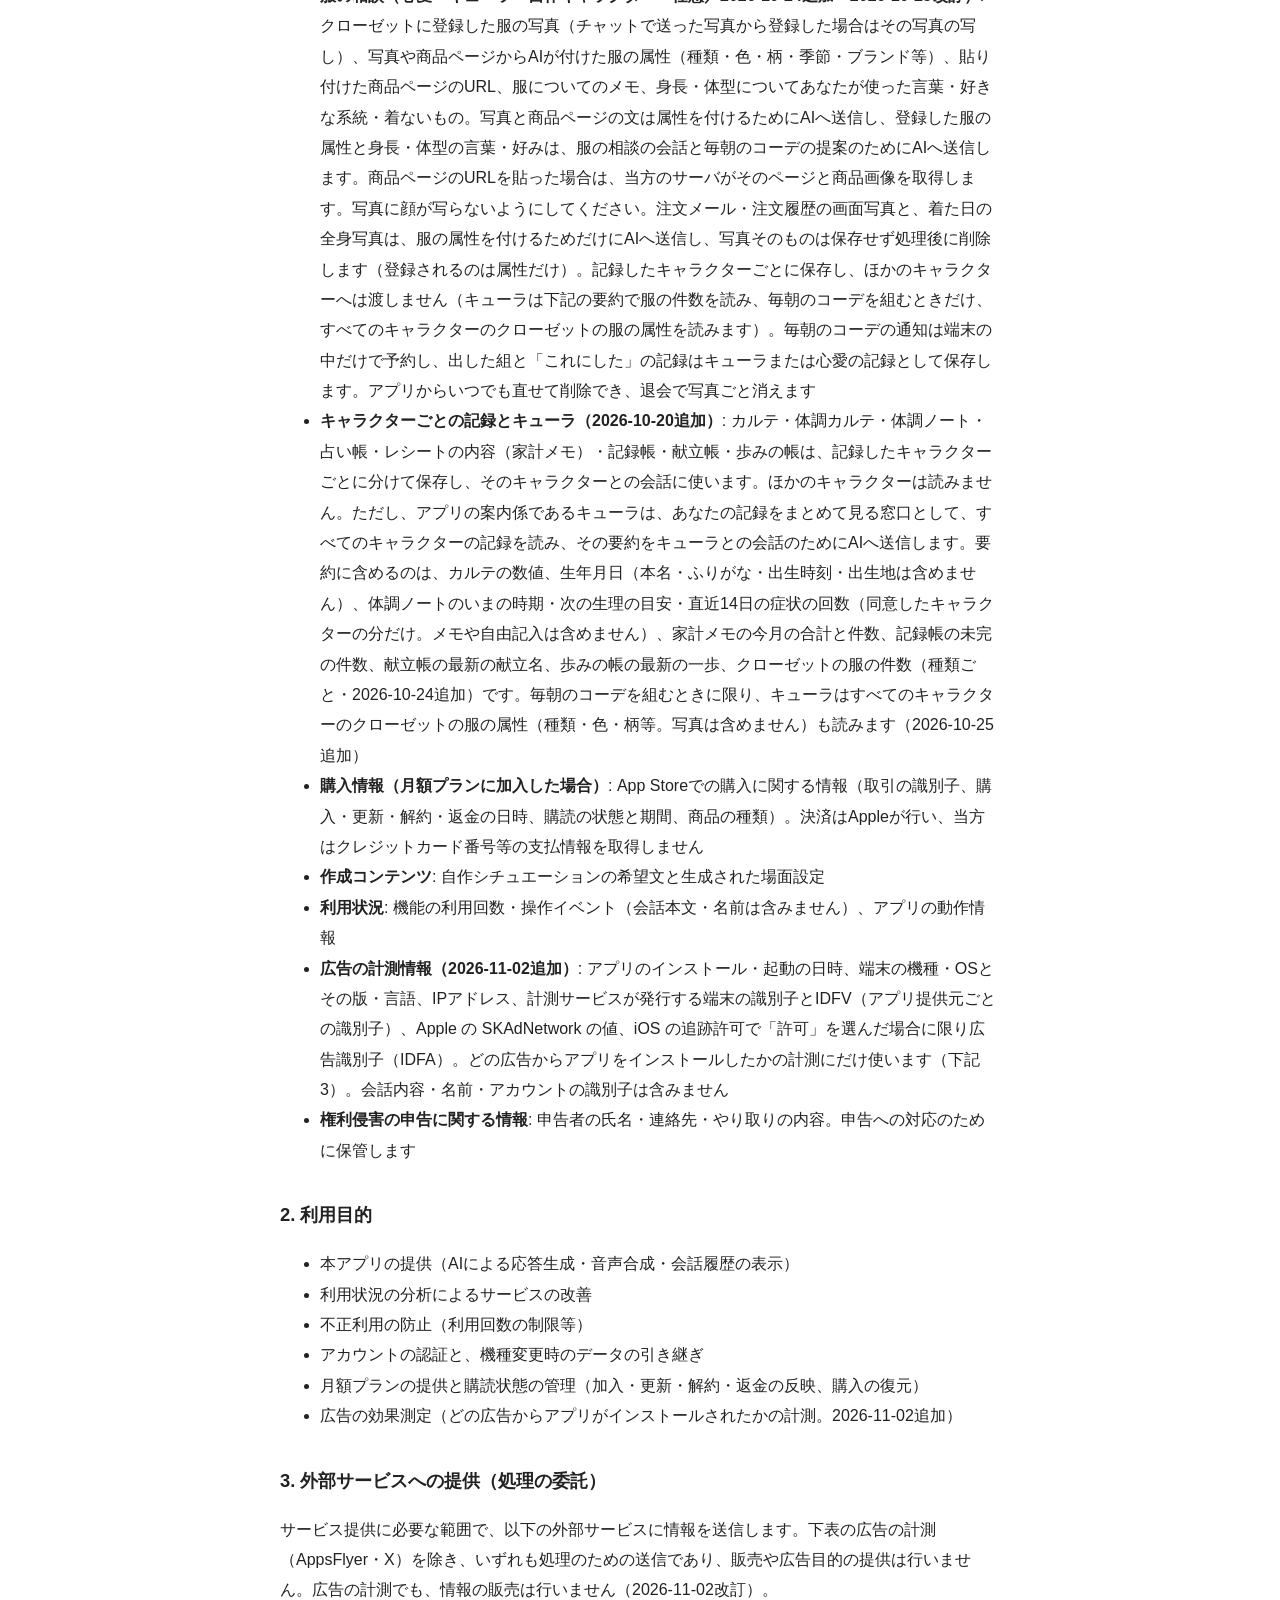
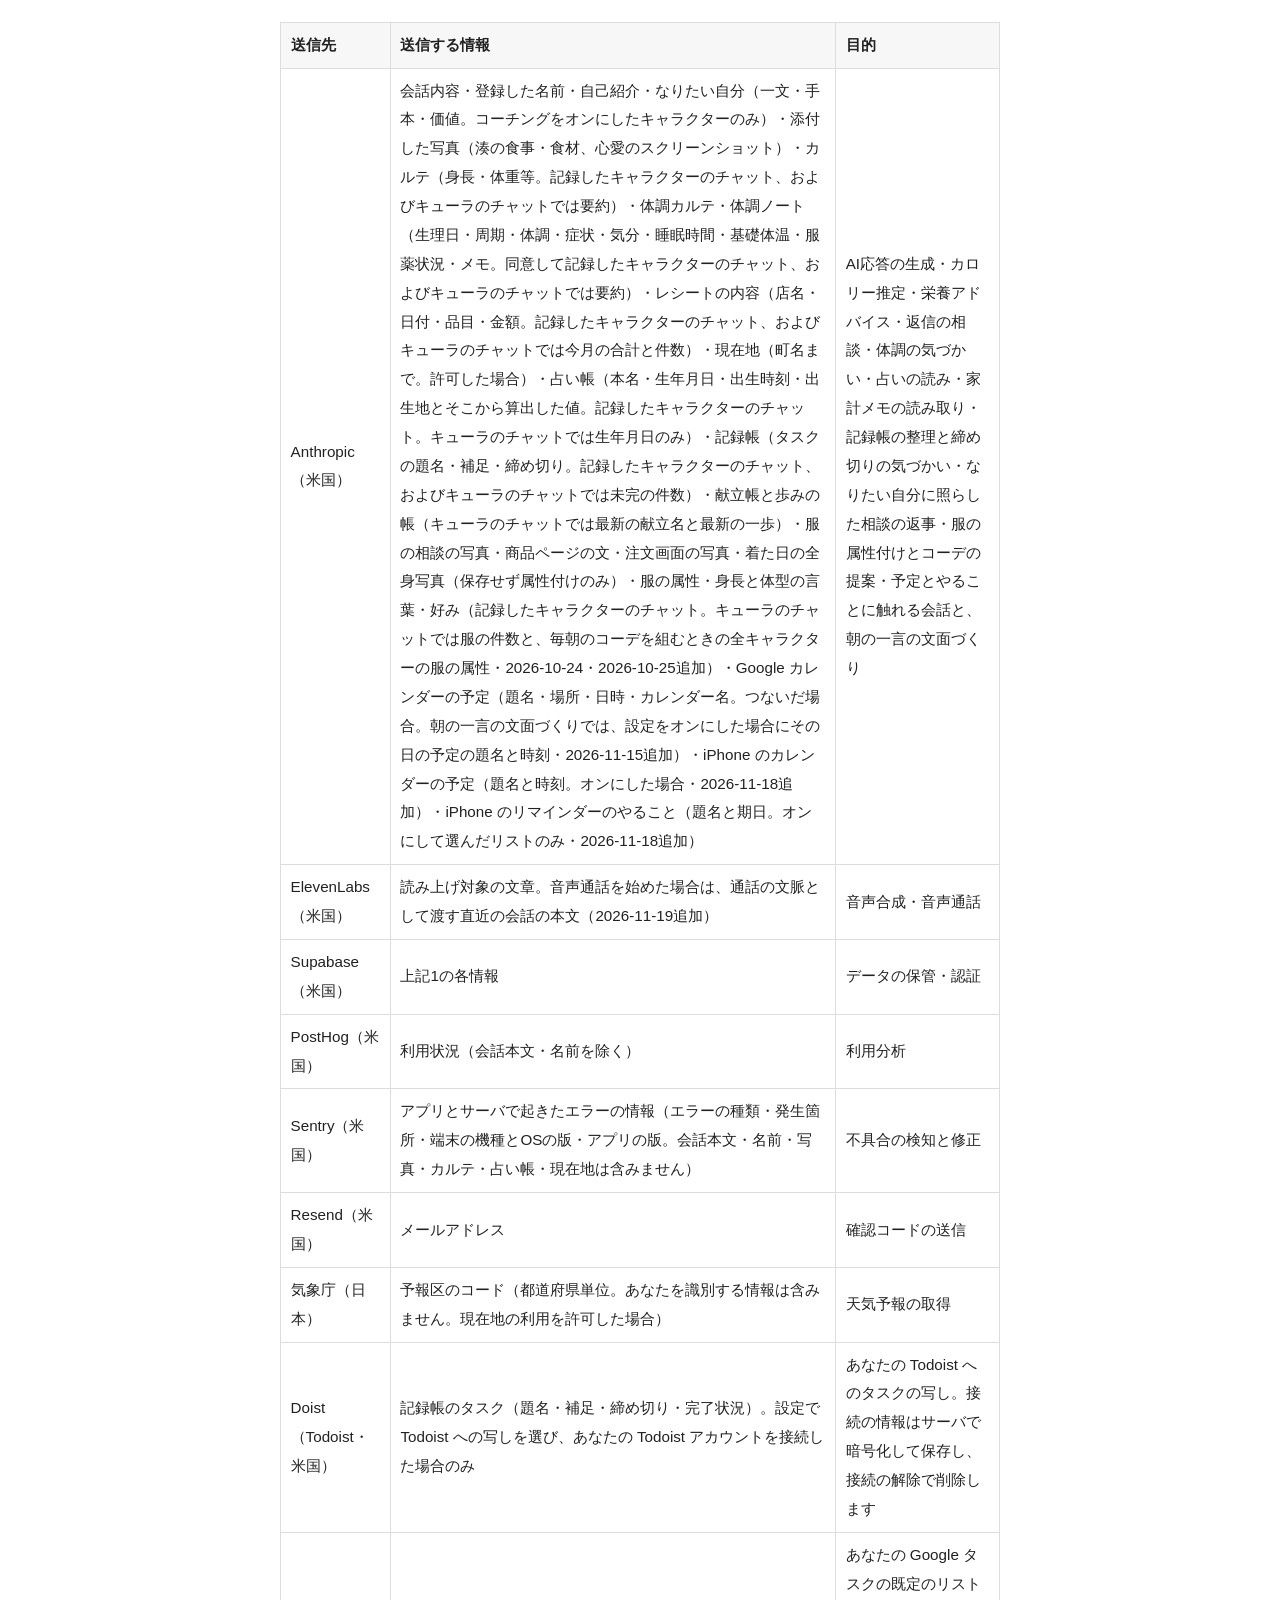
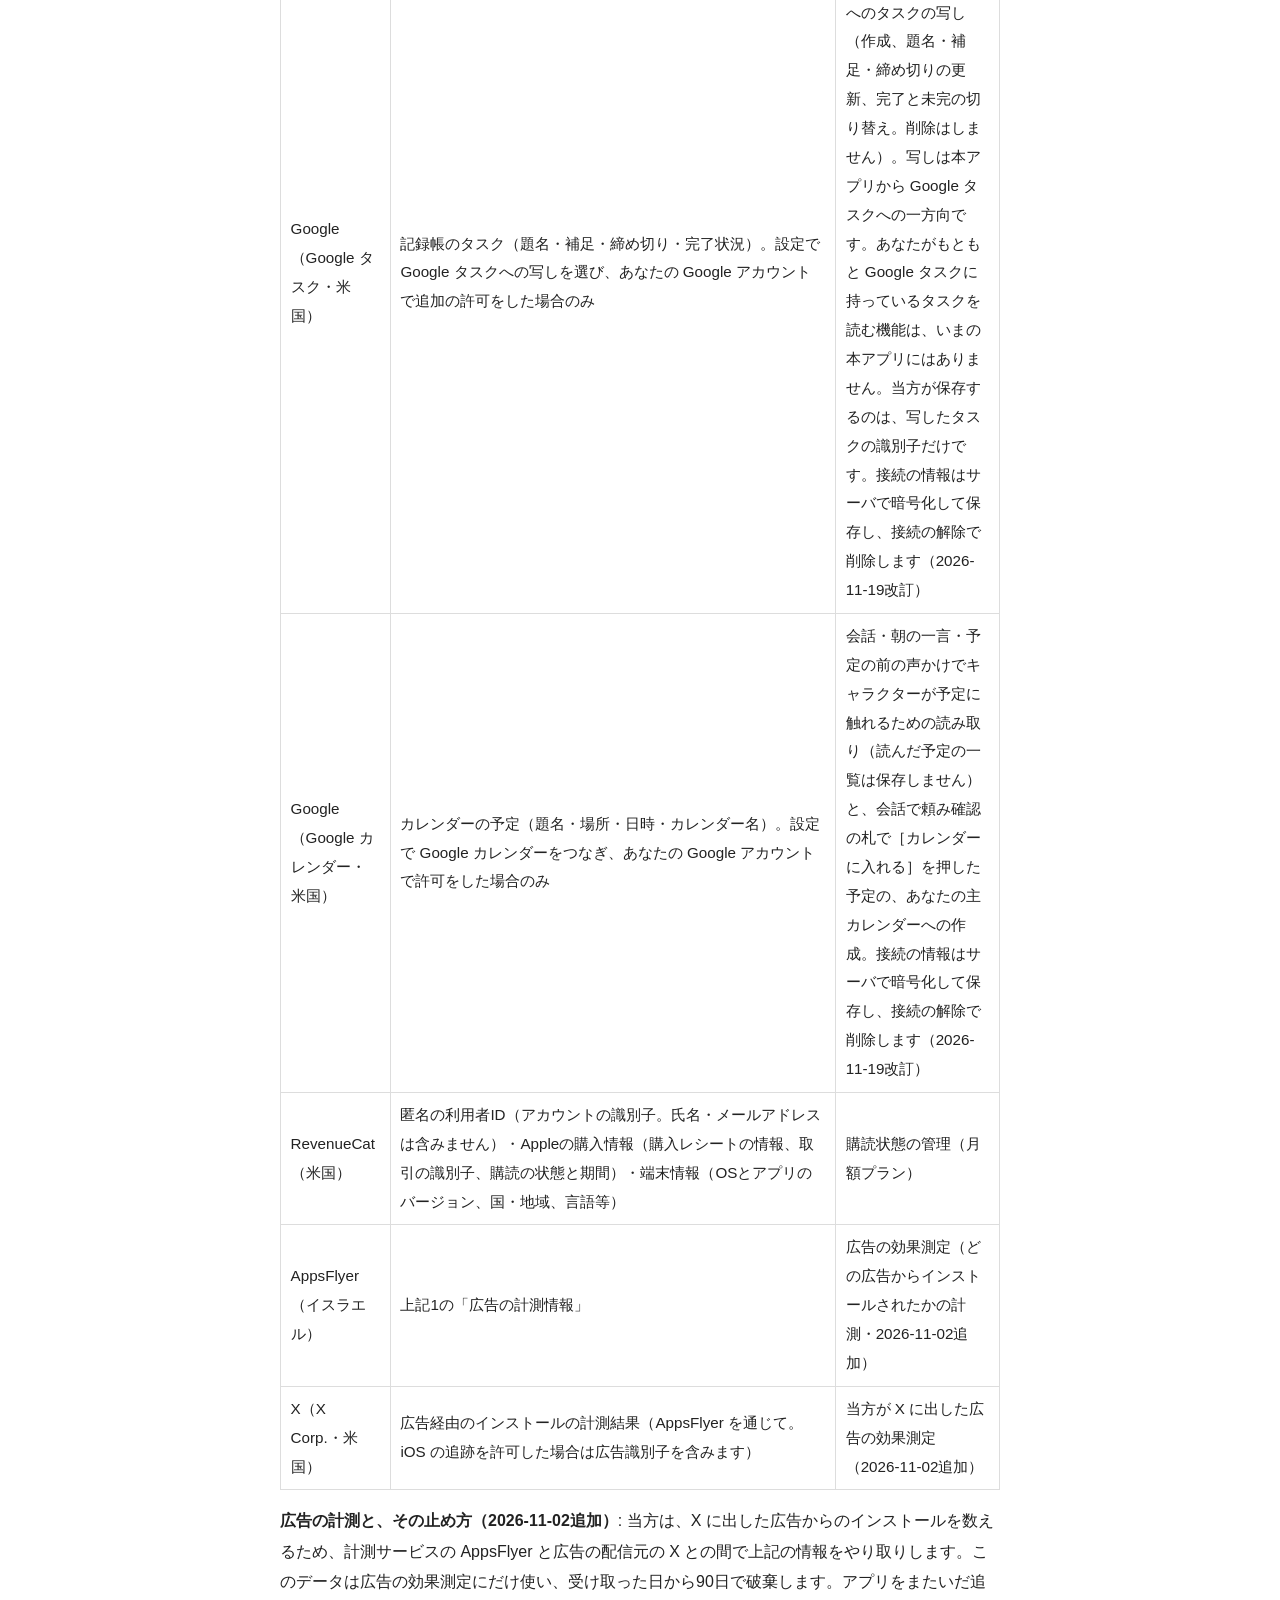
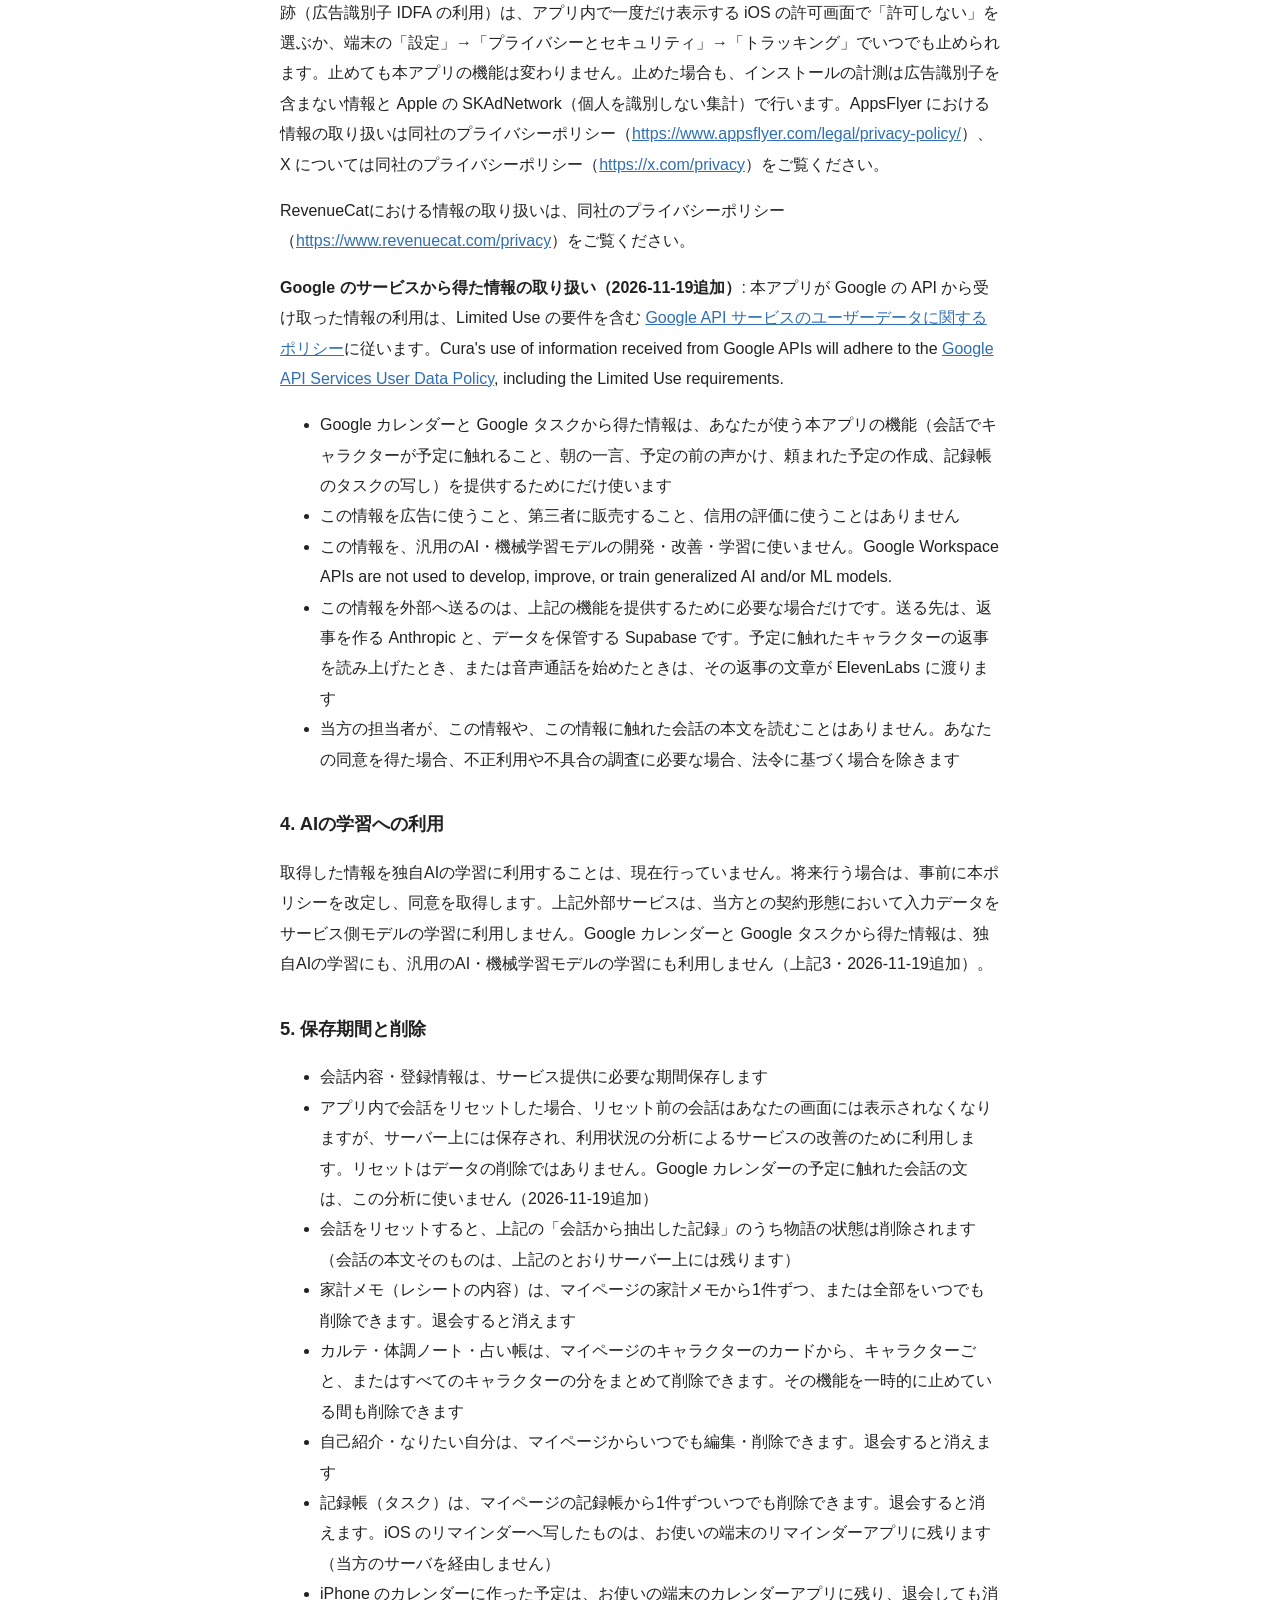
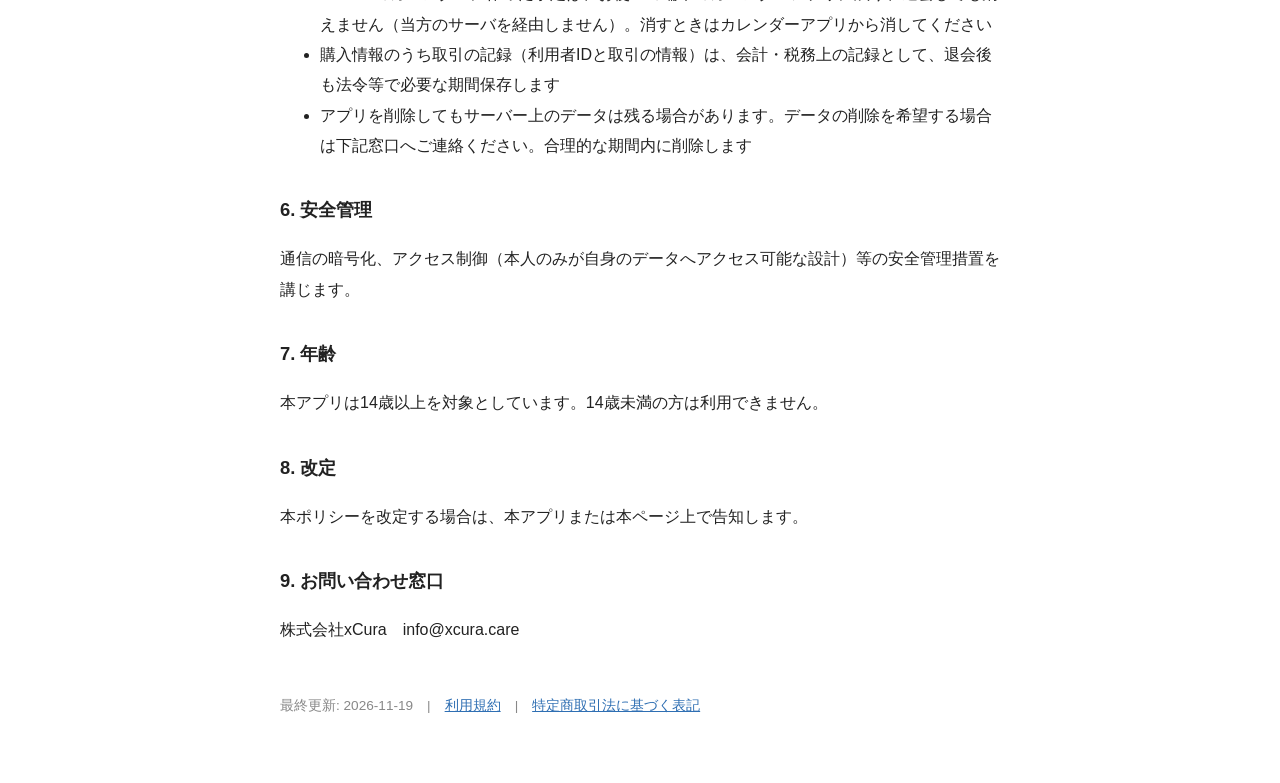
==== commit bee58267: "プライバシーポリシーに、Google から得た情報の取り扱い（Limited Use）を追記する Google の機密 scope の検証に向けた直し。Google Workspace API の方針" ====
--- a/privacy.html
+++ b/privacy.html
@@ -26,7 +26,7 @@
 <li><strong>朝の一言（推しからの声かけをオンにした場合）</strong>: 声かけの差出人のキャラクターとの前日の会話から、翌朝の通知の文面をAIが短く作ります。設定で「朝の一言に、今日の予定を使う」をオンにし、Google カレンダーをつないでいる場合は、その日の予定の題名と時刻も、文面を作るためにAIへ送ります。文面には人名・体調・お金の話を入れません。文面はサーバーに保存せず、お使いの端末にだけ保存します。通知はロック画面に表示されます</li>
 <li><strong>位置情報（許可した場合）</strong>: 端末で町名・丁目まで丸めたものをAIへ送ります。緯度経度は送らず、サーバに保存しません。マイページでいつでもOFFにできます。天気に使う場合は、その回のうちに都道府県（北海道・鹿児島県・沖縄県は市町村）を気象庁の予報区のコードへ変換して予報を取得し、変換に使った地名とコードはあなたに紐づけて保存しません（サーバに残るのは予報区ごとの予報だけです）。天気は気象庁の予報を利用しています（出典：気象庁ホームページ <a href="https://www.jma.go.jp/">https://www.jma.go.jp/</a>）</li>
 <li><strong>記録帳（イーサン・キューラ・任意）</strong>: イーサンまたはキューラのチャットでタスクとして登録した場合の、やることの題名・補足・締め切り・完了状況。締め切りが近いときに記録したキャラクターが会話で触れるために保存し、AIへ送信します。マイページの記録帳からいつでも直せて、1件ずつ削除でき、退会で消えます。設定で iOS のリマインダー・Todoist・Google タスクへ写すことを選んだ場合は、同じ内容をその先へ送ります（下記3）</li>
-<li><strong>Google カレンダー（任意）</strong>: つないだ場合、今日から来週の日曜までの予定を会話の往復ごとに読み、AI へ送ります（保存しません）。確認の札で［カレンダーに入れる］を押した予定だけを、あなたの主カレンダーに作ります</li>
+<li><strong>Google カレンダー（任意・2026-11-19改訂）</strong>: つないだ場合、あなたが Google カレンダーで表示にしているカレンダー（最大10本）の、今日から来週の日曜までの予定を会話の往復ごとに読み、返事を作るためにAIへ送ります。読むのは予定の題名・日時・場所・カレンダー名と、あなた自身の出欠だけです。予定の説明文、参加者の名前やメールアドレス、会議のURLは読みません。場所は番地より後ろを削ってからAIへ送ります。読んだ予定の一覧は、サーバーに保存しません。予定に触れたキャラクターの返事は、ほかの返事と同じく会話内容として保存し、上記の「会話から抽出した記録」と以後の会話に使います。確認の札で［カレンダーに入れる］を押した予定だけを、あなたの主カレンダーに新しく作ります（題名・日時・場所）。同じ予定を二重に作らないように、作る前にその日の主カレンダーの予定を読みます。すでにある予定を書き換えたり、消したりはしません。作った予定の識別子は、札と一緒に保存します</li>
 <li><strong>iPhone のカレンダー（任意・2026-11-18追加）</strong>: マイページで「iPhone のカレンダーを読む」をオンにし、iOS でカレンダーへのアクセスを許可した場合、今日から7日先までの予定（題名・開始と終了の時刻・終日かどうか）をお使いの端末で読みます。誕生日のカレンダーと、「不参加」と答えた予定は読みません。文字の会話で返事を作るたびに、予定の題名と時刻をAIへ送ります（サーバに保存しません）。マイページでいつでもオフにできます</li>
 <li><strong>iPhone のカレンダーへの書き込み（任意・2026-11-18追加）</strong>: iOS でカレンダーへのアクセスを許可している場合、会話で頼み、確認の札で［カレンダーに入れる］を押した予定だけを、iPhone の既定のカレンダーに作ります。書き込むのは予定の題名・日時（終日の予定は日付）・場所（ある場合）です。同じ予定を二重に作らないように、書き込む前にその日の予定をお使いの端末で確かめます。書き込みはお使いの端末の中で行い、当方のサーバを経由しません。Google カレンダーにも書き込める場合は、最初に入れ先（iPhone・Google・両方）を選んでいただきます。その選択と、入れた予定の控え（題名は含みません）を端末に保存します</li>
 <li><strong>iPhone のリマインダー（任意・2026-11-18追加）</strong>: マイページで「iPhone のリマインダーを読む」をオンにし、iOS でリマインダーへのアクセスを許可した場合、あなたが選んだリストにある、まだ終わっていないやることの題名と期日をお使いの端末で読みます。文字の会話で返事を作るたびに、その題名と期日をAIへ送ります（サーバに保存しません）。ほかの人と共有しているリストを選ぶと、共有相手が書いたやることもAIへ送られます。マイページでいつでもオフにできます</li>
@@ -56,29 +56,37 @@
 <table>
 <tr><th>送信先</th><th>送信する情報</th><th>目的</th></tr>
 <tr><td>Anthropic（米国）</td><td>会話内容・登録した名前・自己紹介・なりたい自分（一文・手本・価値。コーチングをオンにしたキャラクターのみ）・添付した写真（湊の食事・食材、心愛のスクリーンショット）・カルテ（身長・体重等。記録したキャラクターのチャット、およびキューラのチャットでは要約）・体調カルテ・体調ノート（生理日・周期・体調・症状・気分・睡眠時間・基礎体温・服薬状況・メモ。同意して記録したキャラクターのチャット、およびキューラのチャットでは要約）・レシートの内容（店名・日付・品目・金額。記録したキャラクターのチャット、およびキューラのチャットでは今月の合計と件数）・現在地（町名まで。許可した場合）・占い帳（本名・生年月日・出生時刻・出生地とそこから算出した値。記録したキャラクターのチャット。キューラのチャットでは生年月日のみ）・記録帳（タスクの題名・補足・締め切り。記録したキャラクターのチャット、およびキューラのチャットでは未完の件数）・献立帳と歩みの帳（キューラのチャットでは最新の献立名と最新の一歩）・服の相談の写真・商品ページの文・注文画面の写真・着た日の全身写真（保存せず属性付けのみ）・服の属性・身長と体型の言葉・好み（記録したキャラクターのチャット。キューラのチャットでは服の件数と、毎朝のコーデを組むときの全キャラクターの服の属性・2026-10-24・2026-10-25追加）・Google カレンダーの予定（題名・場所・日時・カレンダー名。つないだ場合。朝の一言の文面づくりでは、設定をオンにした場合にその日の予定の題名と時刻・2026-11-15追加）・iPhone のカレンダーの予定（題名と時刻。オンにした場合・2026-11-18追加）・iPhone のリマインダーのやること（題名と期日。オンにして選んだリストのみ・2026-11-18追加）</td><td>AI応答の生成・カロリー推定・栄養アドバイス・返信の相談・体調の気づかい・占いの読み・家計メモの読み取り・記録帳の整理と締め切りの気づかい・なりたい自分に照らした相談の返事・服の属性付けとコーデの提案・予定とやることに触れる会話と、朝の一言の文面づくり</td></tr>
-<tr><td>ElevenLabs（米国）</td><td>読み上げ対象の文章</td><td>音声合成</td></tr>
+<tr><td>ElevenLabs（米国）</td><td>読み上げ対象の文章。音声通話を始めた場合は、通話の文脈として渡す直近の会話の本文（2026-11-19追加）</td><td>音声合成・音声通話</td></tr>
 <tr><td>Supabase（米国）</td><td>上記1の各情報</td><td>データの保管・認証</td></tr>
 <tr><td>PostHog（米国）</td><td>利用状況（会話本文・名前を除く）</td><td>利用分析</td></tr>
 <tr><td>Sentry（米国）</td><td>アプリとサーバで起きたエラーの情報（エラーの種類・発生箇所・端末の機種とOSの版・アプリの版。会話本文・名前・写真・カルテ・占い帳・現在地は含みません）</td><td>不具合の検知と修正</td></tr>
 <tr><td>Resend（米国）</td><td>メールアドレス</td><td>確認コードの送信</td></tr>
 <tr><td>気象庁（日本）</td><td>予報区のコード（都道府県単位。あなたを識別する情報は含みません。現在地の利用を許可した場合）</td><td>天気予報の取得</td></tr>
 <tr><td>Doist（Todoist・米国）</td><td>記録帳のタスク（題名・補足・締め切り・完了状況）。設定で Todoist への写しを選び、あなたの Todoist アカウントを接続した場合のみ</td><td>あなたの Todoist へのタスクの写し。接続の情報はサーバで暗号化して保存し、接続の解除で削除します</td></tr>
-<tr><td>Google（Google タスク・米国）</td><td>記録帳のタスク（題名・補足・締め切り・完了状況）。設定で Google タスクへの写しを選び、あなたの Google アカウントで追加の許可をした場合のみ</td><td>あなたの Google タスクへのタスクの写し。接続の情報はサーバで暗号化して保存し、接続の解除で削除します</td></tr>
-<tr><td>Google（Google カレンダー・米国）</td><td>カレンダーの予定（題名・場所・日時・カレンダー名）。設定で Google カレンダーをつなぎ、あなたの Google アカウントで許可をした場合のみ</td><td>会話の中でキャラクターが予定に触れるための読み取り（保存しません）と、会話で頼み確認の札で［カレンダーに入れる］を押した予定の、あなたの主カレンダーへの作成。接続の情報はサーバで暗号化して保存し、接続の解除で削除します</td></tr>
+<tr><td>Google（Google タスク・米国）</td><td>記録帳のタスク（題名・補足・締め切り・完了状況）。設定で Google タスクへの写しを選び、あなたの Google アカウントで追加の許可をした場合のみ</td><td>あなたの Google タスクの既定のリストへのタスクの写し（作成、題名・補足・締め切りの更新、完了と未完の切り替え。削除はしません）。写しは本アプリから Google タスクへの一方向です。あなたがもともと Google タスクに持っているタスクを読む機能は、いまの本アプリにはありません。当方が保存するのは、写したタスクの識別子だけです。接続の情報はサーバで暗号化して保存し、接続の解除で削除します（2026-11-19改訂）</td></tr>
+<tr><td>Google（Google カレンダー・米国）</td><td>カレンダーの予定（題名・場所・日時・カレンダー名）。設定で Google カレンダーをつなぎ、あなたの Google アカウントで許可をした場合のみ</td><td>会話・朝の一言・予定の前の声かけでキャラクターが予定に触れるための読み取り（読んだ予定の一覧は保存しません）と、会話で頼み確認の札で［カレンダーに入れる］を押した予定の、あなたの主カレンダーへの作成。接続の情報はサーバで暗号化して保存し、接続の解除で削除します（2026-11-19改訂）</td></tr>
 <tr><td>RevenueCat（米国）</td><td>匿名の利用者ID（アカウントの識別子。氏名・メールアドレスは含みません）・Appleの購入情報（購入レシートの情報、取引の識別子、購読の状態と期間）・端末情報（OSとアプリのバージョン、国・地域、言語等）</td><td>購読状態の管理（月額プラン）</td></tr>
 <tr><td>AppsFlyer（イスラエル）</td><td>上記1の「広告の計測情報」</td><td>広告の効果測定（どの広告からインストールされたかの計測・2026-11-02追加）</td></tr>
 <tr><td>X（X Corp.・米国）</td><td>広告経由のインストールの計測結果（AppsFlyer を通じて。iOS の追跡を許可した場合は広告識別子を含みます）</td><td>当方が X に出した広告の効果測定（2026-11-02追加）</td></tr>
 </table>
 <p><strong>広告の計測と、その止め方（2026-11-02追加）</strong>: 当方は、X に出した広告からのインストールを数えるため、計測サービスの AppsFlyer と広告の配信元の X との間で上記の情報をやり取りします。このデータは広告の効果測定にだけ使い、受け取った日から90日で破棄します。アプリをまたいだ追跡（広告識別子 IDFA の利用）は、アプリ内で一度だけ表示する iOS の許可画面で「許可しない」を選ぶか、端末の「設定」→「プライバシーとセキュリティ」→「トラッキング」でいつでも止められます。止めても本アプリの機能は変わりません。止めた場合も、インストールの計測は広告識別子を含まない情報と Apple の SKAdNetwork（個人を識別しない集計）で行います。AppsFlyer における情報の取り扱いは同社のプライバシーポリシー（<a href="https://www.appsflyer.com/legal/privacy-policy/">https://www.appsflyer.com/legal/privacy-policy/</a>）、X については同社のプライバシーポリシー（<a href="https://x.com/privacy">https://x.com/privacy</a>）をご覧ください。</p>
 <p>RevenueCatにおける情報の取り扱いは、同社のプライバシーポリシー（<a href="https://www.revenuecat.com/privacy">https://www.revenuecat.com/privacy</a>）をご覧ください。</p>
+<p id="google-user-data"><strong>Google のサービスから得た情報の取り扱い（2026-11-19追加）</strong>: 本アプリが Google の API から受け取った情報の利用は、Limited Use の要件を含む <a href="https://developers.google.com/terms/api-services-user-data-policy">Google API サービスのユーザーデータに関するポリシー</a>に従います。<span lang="en">Cura's use of information received from Google APIs will adhere to the <a href="https://developers.google.com/terms/api-services-user-data-policy">Google API Services User Data Policy</a>, including the Limited Use requirements.</span></p>
+<ul>
+<li>Google カレンダーと Google タスクから得た情報は、あなたが使う本アプリの機能（会話でキャラクターが予定に触れること、朝の一言、予定の前の声かけ、頼まれた予定の作成、記録帳のタスクの写し）を提供するためにだけ使います</li>
+<li>この情報を広告に使うこと、第三者に販売すること、信用の評価に使うことはありません</li>
+<li>この情報を、汎用のAI・機械学習モデルの開発・改善・学習に使いません。<span lang="en">Google Workspace APIs are not used to develop, improve, or train generalized AI and/or ML models.</span></li>
+<li>この情報を外部へ送るのは、上記の機能を提供するために必要な場合だけです。送る先は、返事を作る Anthropic と、データを保管する Supabase です。予定に触れたキャラクターの返事を読み上げたとき、または音声通話を始めたときは、その返事の文章が ElevenLabs に渡ります</li>
+<li>当方の担当者が、この情報や、この情報に触れた会話の本文を読むことはありません。あなたの同意を得た場合、不正利用や不具合の調査に必要な場合、法令に基づく場合を除きます</li>
+</ul>
 
 <h2>4. AIの学習への利用</h2>
-<p>取得した情報を独自AIの学習に利用することは、現在行っていません。将来行う場合は、事前に本ポリシーを改定し、同意を取得します。上記外部サービスは、当方との契約形態において入力データをサービス側モデルの学習に利用しません。</p>
+<p>取得した情報を独自AIの学習に利用することは、現在行っていません。将来行う場合は、事前に本ポリシーを改定し、同意を取得します。上記外部サービスは、当方との契約形態において入力データをサービス側モデルの学習に利用しません。Google カレンダーと Google タスクから得た情報は、独自AIの学習にも、汎用のAI・機械学習モデルの学習にも利用しません（上記3・2026-11-19追加）。</p>
 
 <h2>5. 保存期間と削除</h2>
 <ul>
 <li>会話内容・登録情報は、サービス提供に必要な期間保存します</li>
-<li>アプリ内で会話をリセットした場合、リセット前の会話はあなたの画面には表示されなくなりますが、サーバー上には保存され、利用状況の分析によるサービスの改善のために利用します。リセットはデータの削除ではありません</li>
+<li>アプリ内で会話をリセットした場合、リセット前の会話はあなたの画面には表示されなくなりますが、サーバー上には保存され、利用状況の分析によるサービスの改善のために利用します。リセットはデータの削除ではありません。Google カレンダーの予定に触れた会話の文は、この分析に使いません（2026-11-19追加）</li>
 <li>会話をリセットすると、上記の「会話から抽出した記録」のうち物語の状態は削除されます（会話の本文そのものは、上記のとおりサーバー上には残ります）</li>
 <li>家計メモ（レシートの内容）は、マイページの家計メモから1件ずつ、または全部をいつでも削除できます。退会すると消えます</li>
 <li>カルテ・体調ノート・占い帳は、マイページのキャラクターのカードから、キャラクターごと、またはすべてのキャラクターの分をまとめて削除できます。その機能を一時的に止めている間も削除できます</li>
@@ -101,6 +109,6 @@
 <h2>9. お問い合わせ窓口</h2>
 <p>株式会社xCura　info@xcura.care</p>
 
-<footer>最終更新: 2026-11-18　|　<a href="terms.html">利用規約</a>　|　<a href="tokusho.html">特定商取引法に基づく表記</a></footer>
+<footer>最終更新: 2026-11-19　|　<a href="terms.html">利用規約</a>　|　<a href="tokusho.html">特定商取引法に基づく表記</a></footer>
 </body>
 </html>
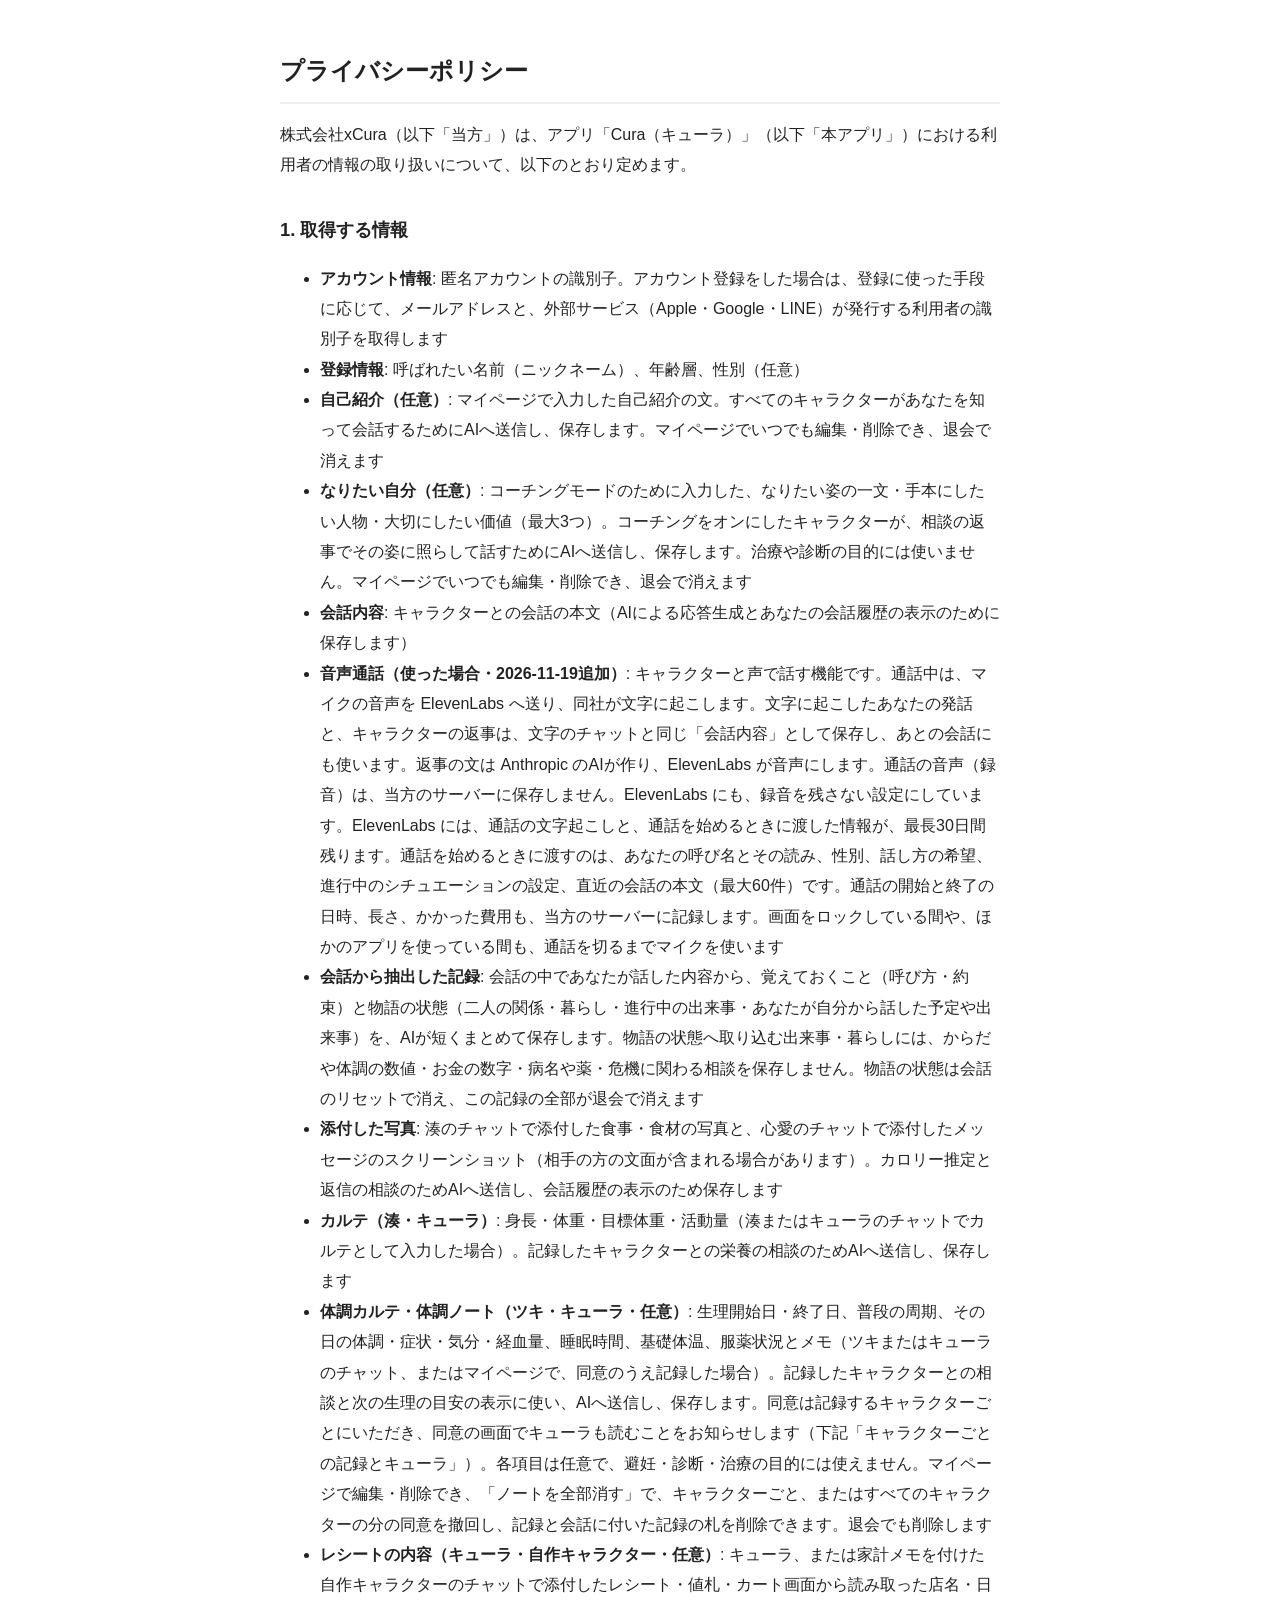
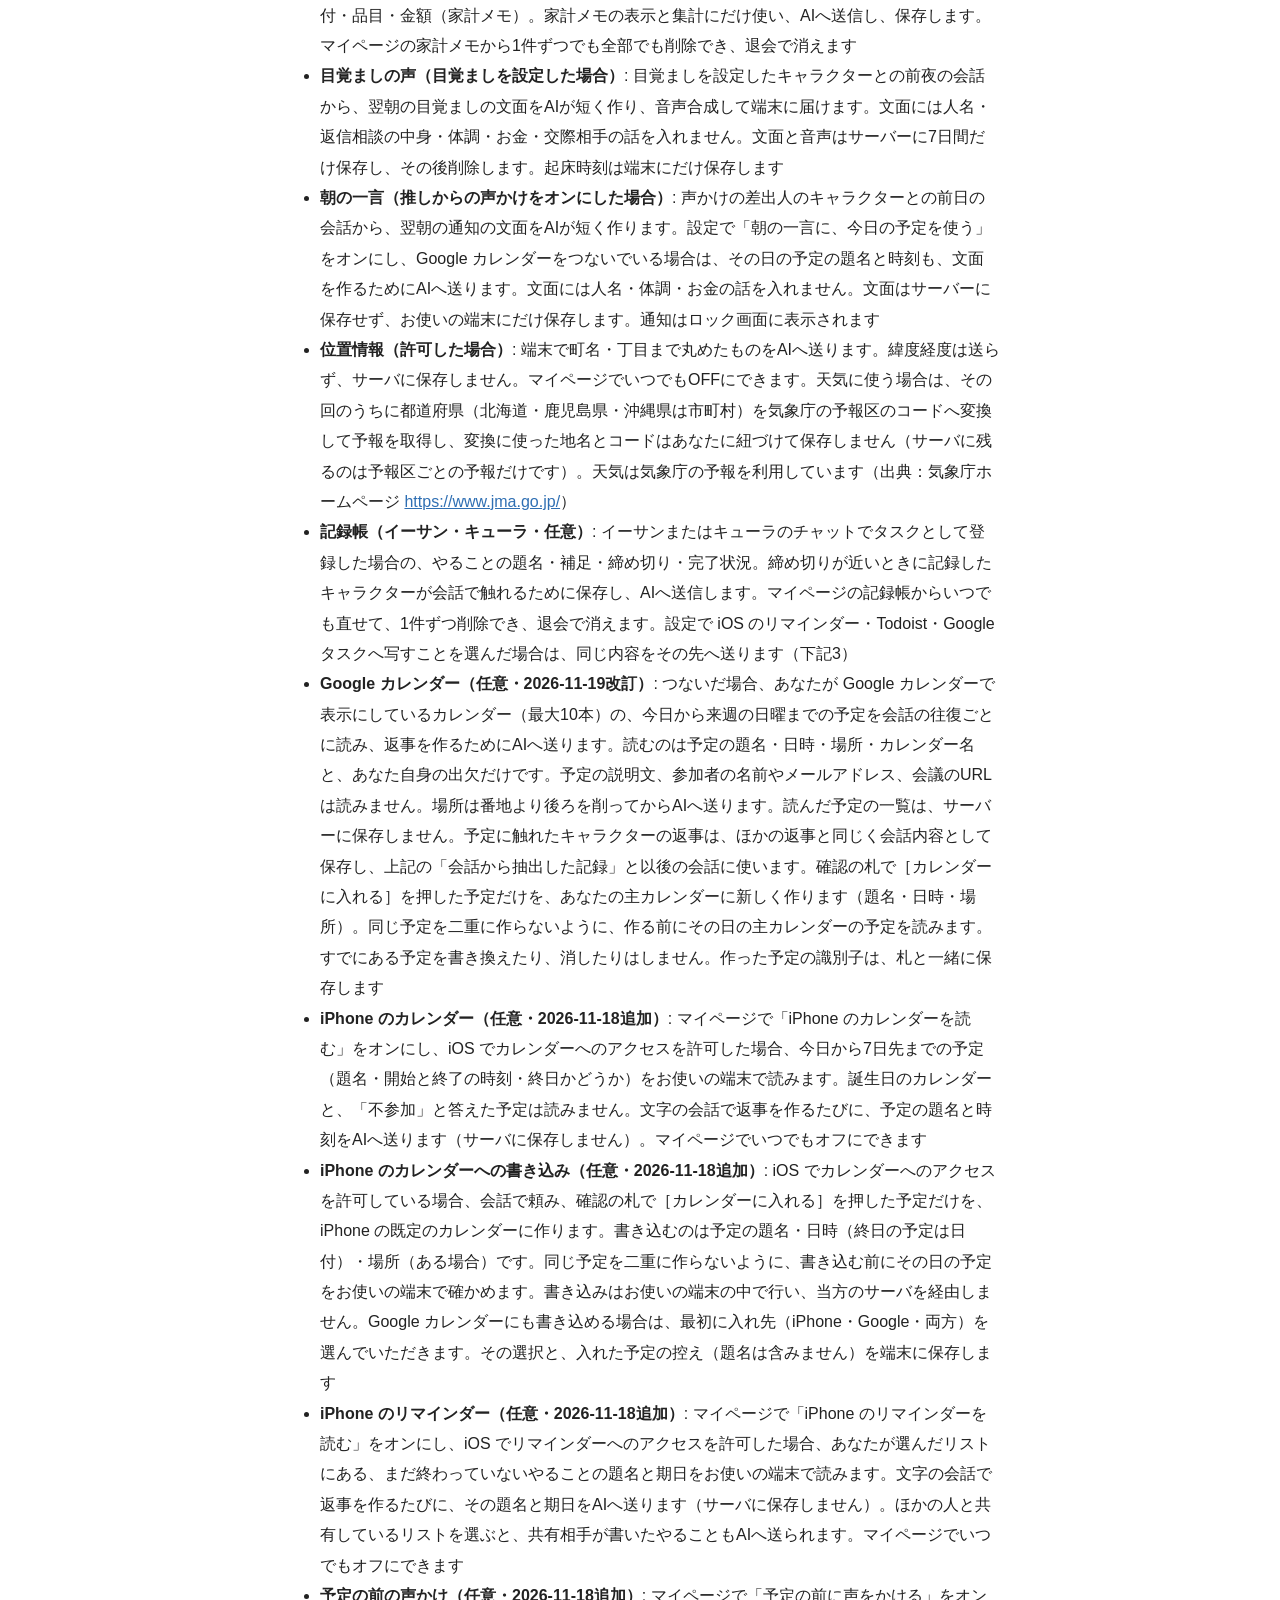
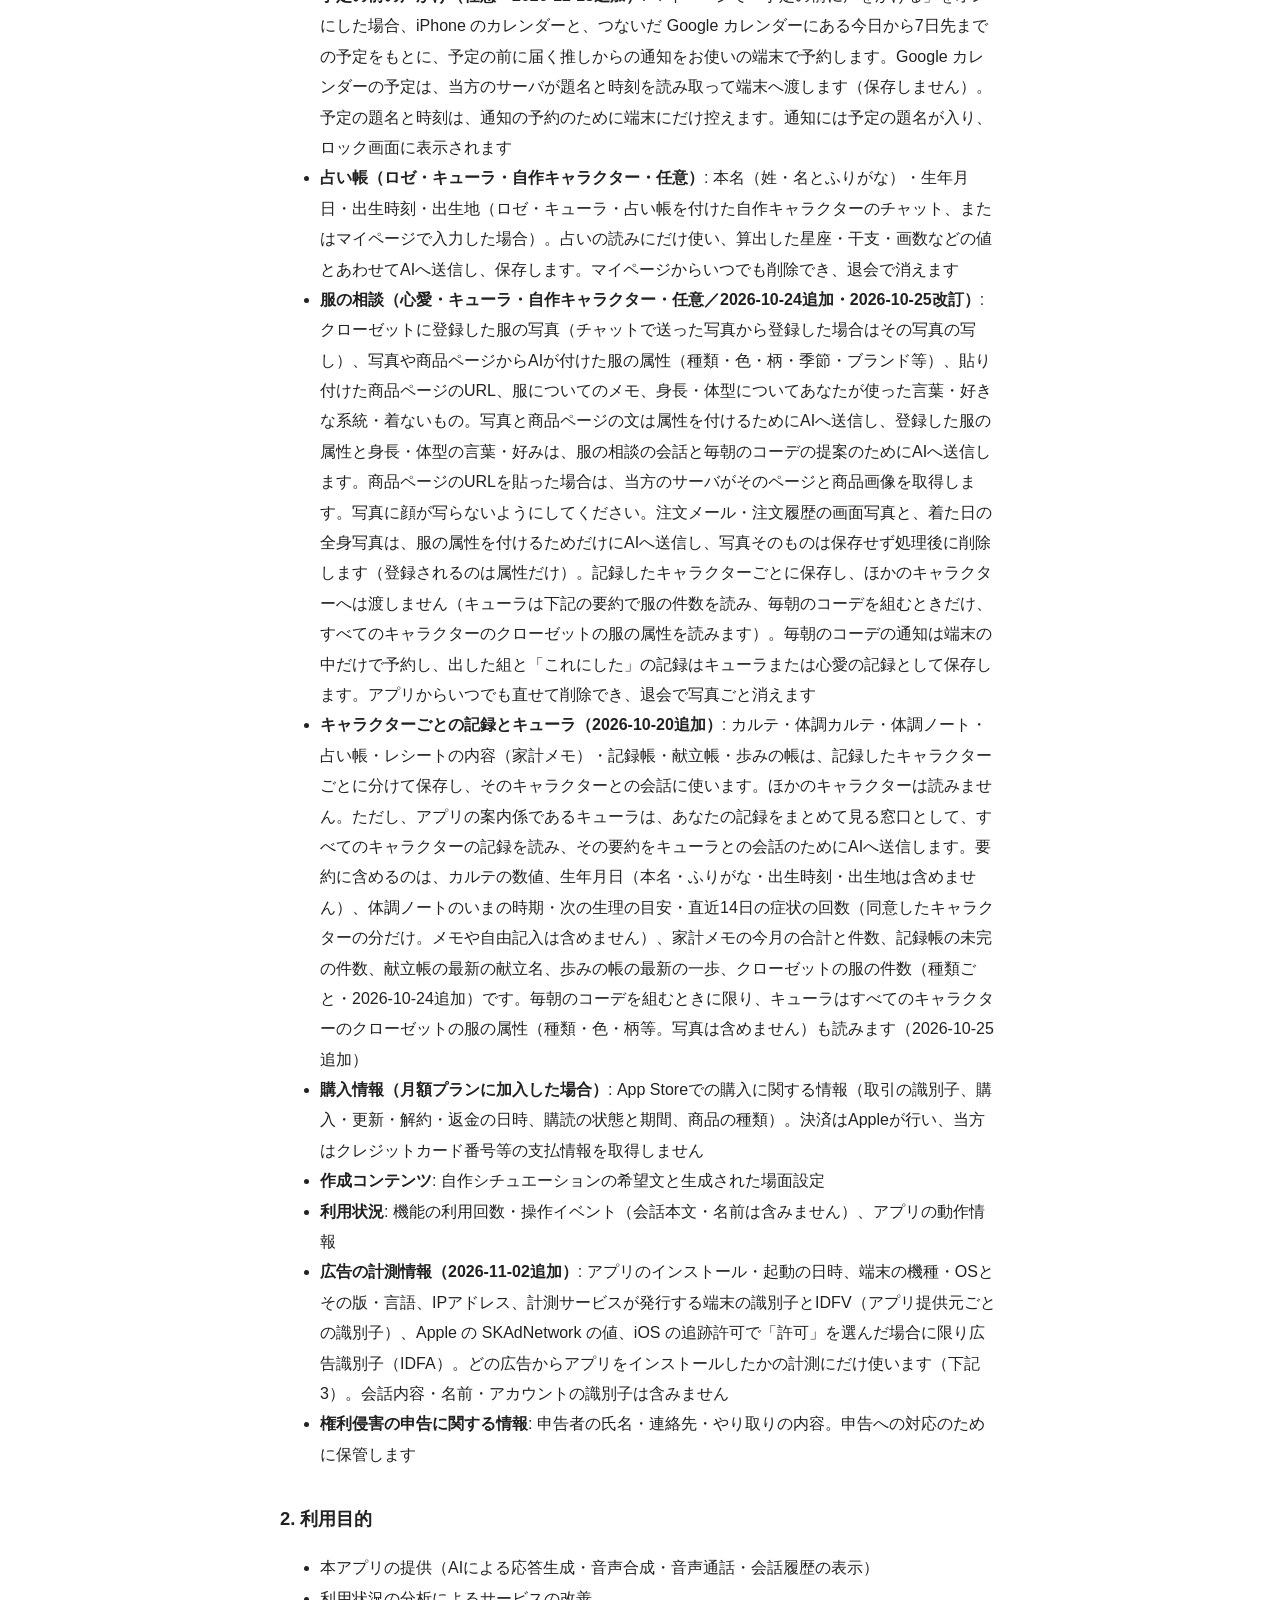
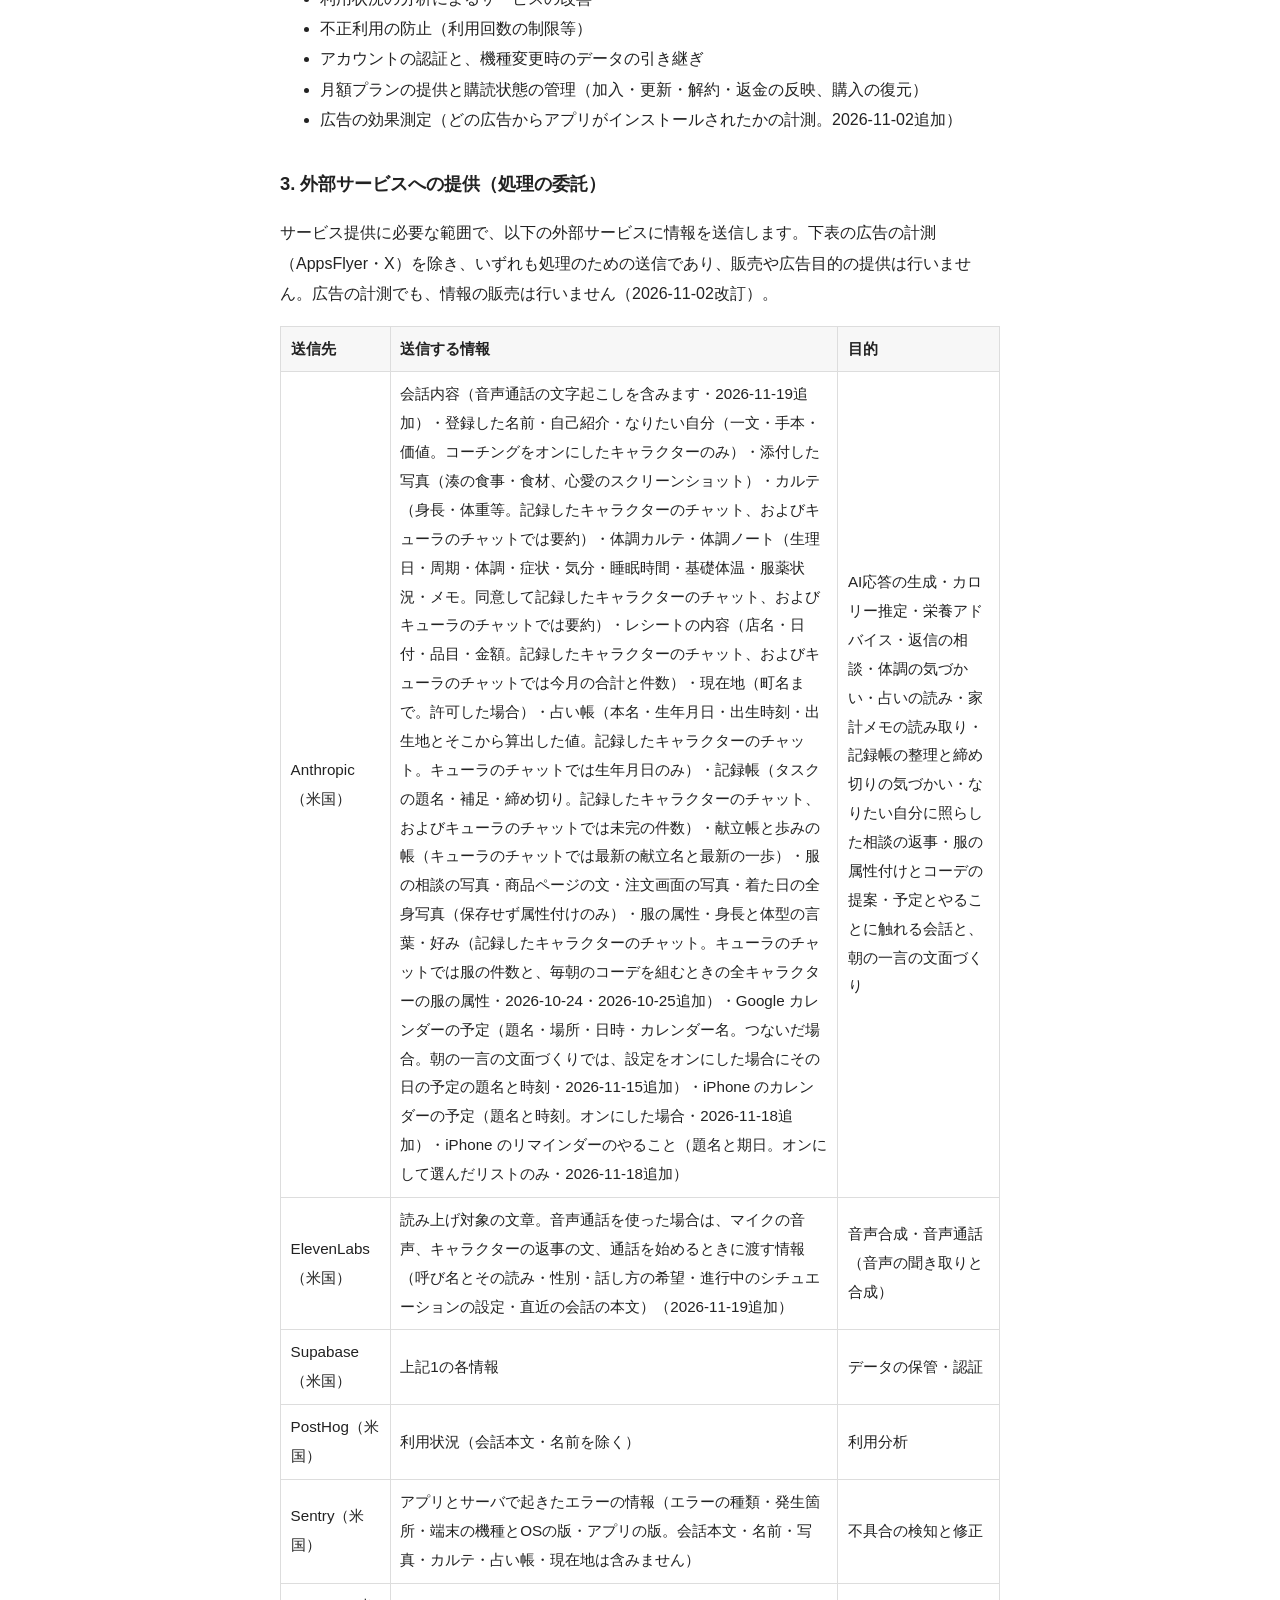
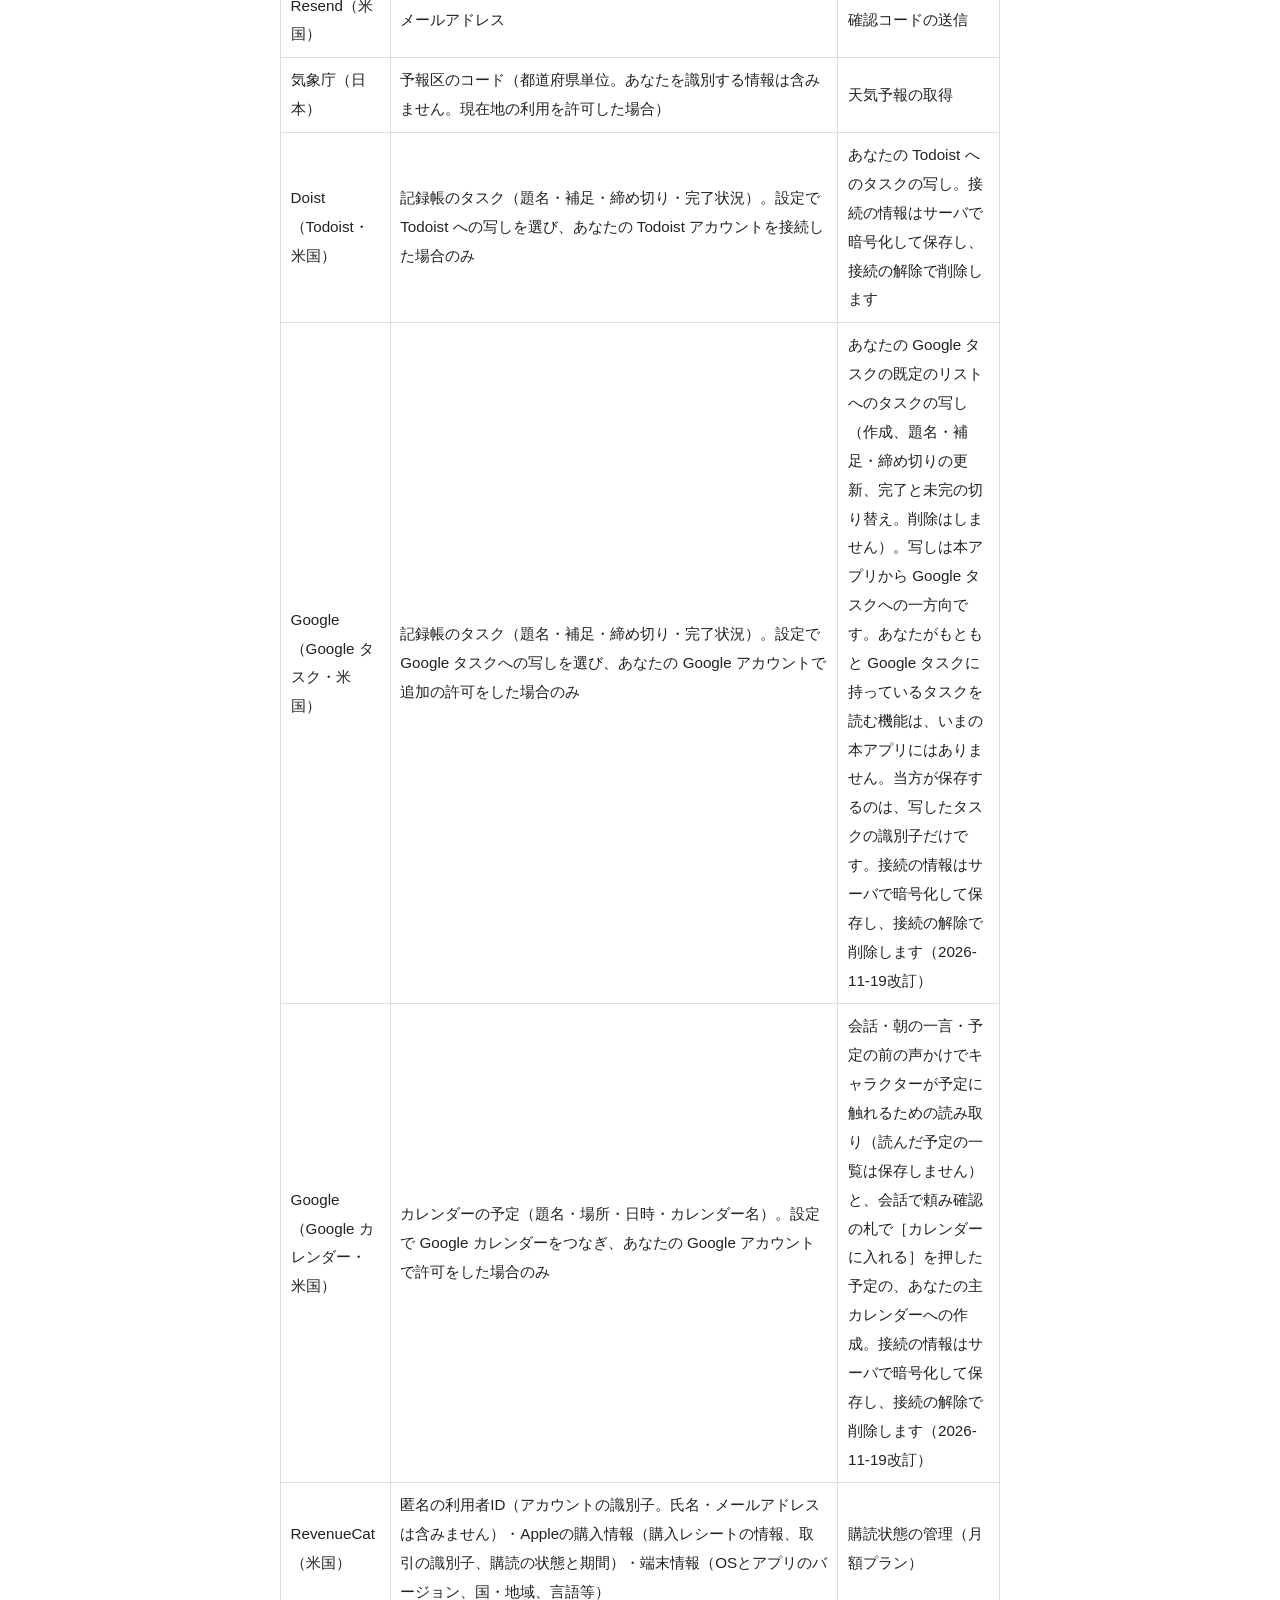
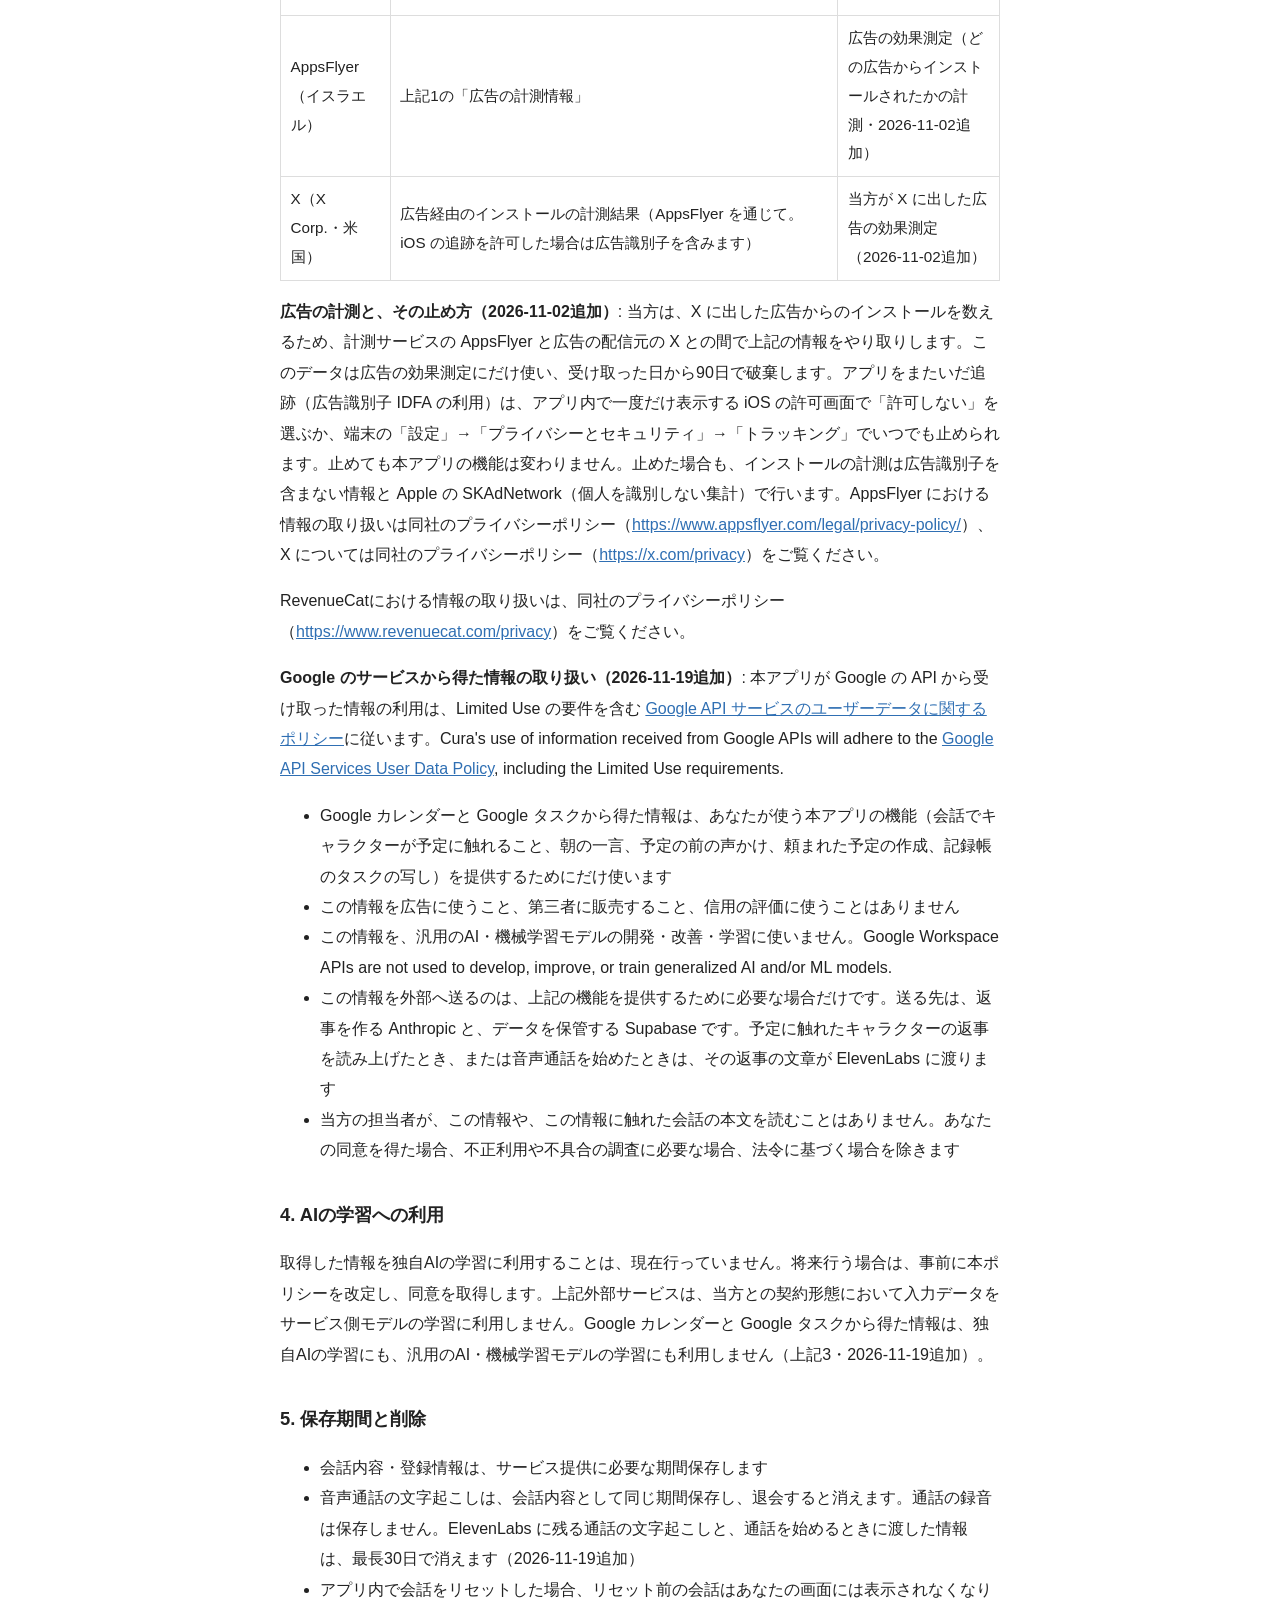
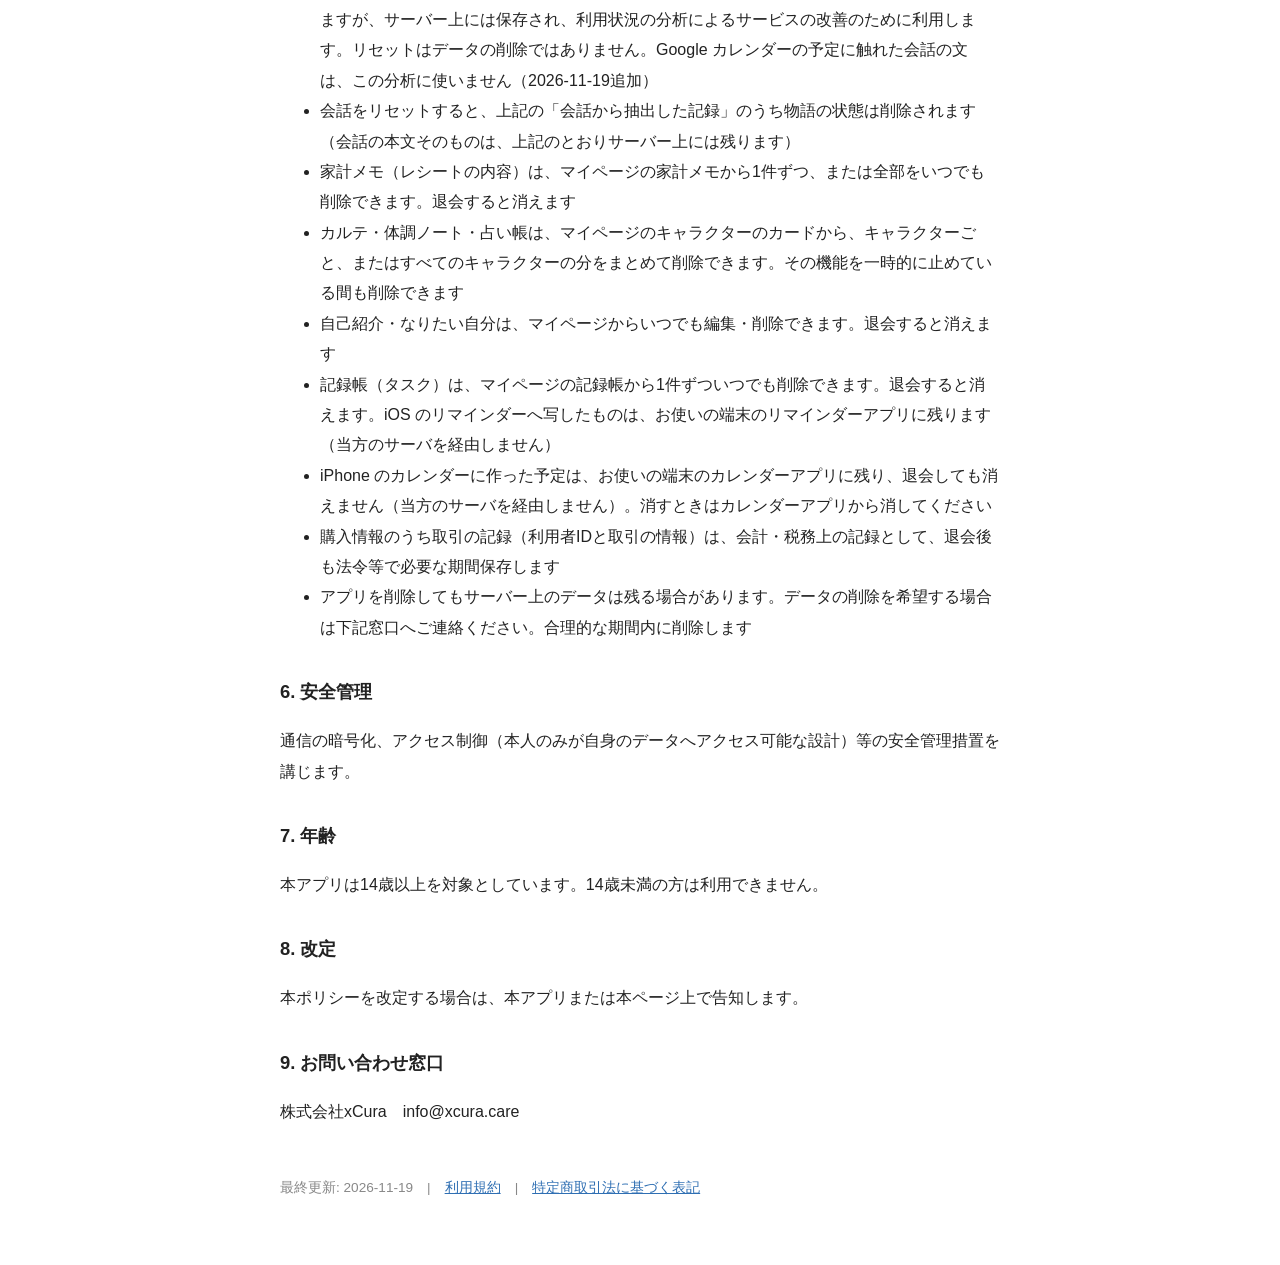
==== commit 62e48e6f: "プライバシーポリシーに、音声通話の扱いを追記する 音声通話（2026-11-09 から本番で提供）の記載が無かった。マイクの音声を ElevenLabs へ送ること、 文字起こしを会話内容として保存す" ====
--- a/privacy.html
+++ b/privacy.html
@@ -17,6 +17,7 @@
 <li><strong>自己紹介（任意）</strong>: マイページで入力した自己紹介の文。すべてのキャラクターがあなたを知って会話するためにAIへ送信し、保存します。マイページでいつでも編集・削除でき、退会で消えます</li>
 <li><strong>なりたい自分（任意）</strong>: コーチングモードのために入力した、なりたい姿の一文・手本にしたい人物・大切にしたい価値（最大3つ）。コーチングをオンにしたキャラクターが、相談の返事でその姿に照らして話すためにAIへ送信し、保存します。治療や診断の目的には使いません。マイページでいつでも編集・削除でき、退会で消えます</li>
 <li><strong>会話内容</strong>: キャラクターとの会話の本文（AIによる応答生成とあなたの会話履歴の表示のために保存します）</li>
+<li><strong>音声通話（使った場合・2026-11-19追加）</strong>: キャラクターと声で話す機能です。通話中は、マイクの音声を ElevenLabs へ送り、同社が文字に起こします。文字に起こしたあなたの発話と、キャラクターの返事は、文字のチャットと同じ「会話内容」として保存し、あとの会話にも使います。返事の文は Anthropic のAIが作り、ElevenLabs が音声にします。通話の音声（録音）は、当方のサーバーに保存しません。ElevenLabs にも、録音を残さない設定にしています。ElevenLabs には、通話の文字起こしと、通話を始めるときに渡した情報が、最長30日間残ります。通話を始めるときに渡すのは、あなたの呼び名とその読み、性別、話し方の希望、進行中のシチュエーションの設定、直近の会話の本文（最大60件）です。通話の開始と終了の日時、長さ、かかった費用も、当方のサーバーに記録します。画面をロックしている間や、ほかのアプリを使っている間も、通話を切るまでマイクを使います</li>
 <li><strong>会話から抽出した記録</strong>: 会話の中であなたが話した内容から、覚えておくこと（呼び方・約束）と物語の状態（二人の関係・暮らし・進行中の出来事・あなたが自分から話した予定や出来事）を、AIが短くまとめて保存します。物語の状態へ取り込む出来事・暮らしには、からだや体調の数値・お金の数字・病名や薬・危機に関わる相談を保存しません。物語の状態は会話のリセットで消え、この記録の全部が退会で消えます</li>
 <li><strong>添付した写真</strong>: 湊のチャットで添付した食事・食材の写真と、心愛のチャットで添付したメッセージのスクリーンショット（相手の方の文面が含まれる場合があります）。カロリー推定と返信の相談のためAIへ送信し、会話履歴の表示のため保存します</li>
 <li><strong>カルテ（湊・キューラ）</strong>: 身長・体重・目標体重・活動量（湊またはキューラのチャットでカルテとして入力した場合）。記録したキャラクターとの栄養の相談のためAIへ送信し、保存します</li>
@@ -43,7 +44,7 @@
 
 <h2>2. 利用目的</h2>
 <ul>
-<li>本アプリの提供（AIによる応答生成・音声合成・会話履歴の表示）</li>
+<li>本アプリの提供（AIによる応答生成・音声合成・音声通話・会話履歴の表示）</li>
 <li>利用状況の分析によるサービスの改善</li>
 <li>不正利用の防止（利用回数の制限等）</li>
 <li>アカウントの認証と、機種変更時のデータの引き継ぎ</li>
@@ -55,8 +56,8 @@
 <p>サービス提供に必要な範囲で、以下の外部サービスに情報を送信します。下表の広告の計測（AppsFlyer・X）を除き、いずれも処理のための送信であり、販売や広告目的の提供は行いません。広告の計測でも、情報の販売は行いません（2026-11-02改訂）。</p>
 <table>
 <tr><th>送信先</th><th>送信する情報</th><th>目的</th></tr>
-<tr><td>Anthropic（米国）</td><td>会話内容・登録した名前・自己紹介・なりたい自分（一文・手本・価値。コーチングをオンにしたキャラクターのみ）・添付した写真（湊の食事・食材、心愛のスクリーンショット）・カルテ（身長・体重等。記録したキャラクターのチャット、およびキューラのチャットでは要約）・体調カルテ・体調ノート（生理日・周期・体調・症状・気分・睡眠時間・基礎体温・服薬状況・メモ。同意して記録したキャラクターのチャット、およびキューラのチャットでは要約）・レシートの内容（店名・日付・品目・金額。記録したキャラクターのチャット、およびキューラのチャットでは今月の合計と件数）・現在地（町名まで。許可した場合）・占い帳（本名・生年月日・出生時刻・出生地とそこから算出した値。記録したキャラクターのチャット。キューラのチャットでは生年月日のみ）・記録帳（タスクの題名・補足・締め切り。記録したキャラクターのチャット、およびキューラのチャットでは未完の件数）・献立帳と歩みの帳（キューラのチャットでは最新の献立名と最新の一歩）・服の相談の写真・商品ページの文・注文画面の写真・着た日の全身写真（保存せず属性付けのみ）・服の属性・身長と体型の言葉・好み（記録したキャラクターのチャット。キューラのチャットでは服の件数と、毎朝のコーデを組むときの全キャラクターの服の属性・2026-10-24・2026-10-25追加）・Google カレンダーの予定（題名・場所・日時・カレンダー名。つないだ場合。朝の一言の文面づくりでは、設定をオンにした場合にその日の予定の題名と時刻・2026-11-15追加）・iPhone のカレンダーの予定（題名と時刻。オンにした場合・2026-11-18追加）・iPhone のリマインダーのやること（題名と期日。オンにして選んだリストのみ・2026-11-18追加）</td><td>AI応答の生成・カロリー推定・栄養アドバイス・返信の相談・体調の気づかい・占いの読み・家計メモの読み取り・記録帳の整理と締め切りの気づかい・なりたい自分に照らした相談の返事・服の属性付けとコーデの提案・予定とやることに触れる会話と、朝の一言の文面づくり</td></tr>
-<tr><td>ElevenLabs（米国）</td><td>読み上げ対象の文章。音声通話を始めた場合は、通話の文脈として渡す直近の会話の本文（2026-11-19追加）</td><td>音声合成・音声通話</td></tr>
+<tr><td>Anthropic（米国）</td><td>会話内容（音声通話の文字起こしを含みます・2026-11-19追加）・登録した名前・自己紹介・なりたい自分（一文・手本・価値。コーチングをオンにしたキャラクターのみ）・添付した写真（湊の食事・食材、心愛のスクリーンショット）・カルテ（身長・体重等。記録したキャラクターのチャット、およびキューラのチャットでは要約）・体調カルテ・体調ノート（生理日・周期・体調・症状・気分・睡眠時間・基礎体温・服薬状況・メモ。同意して記録したキャラクターのチャット、およびキューラのチャットでは要約）・レシートの内容（店名・日付・品目・金額。記録したキャラクターのチャット、およびキューラのチャットでは今月の合計と件数）・現在地（町名まで。許可した場合）・占い帳（本名・生年月日・出生時刻・出生地とそこから算出した値。記録したキャラクターのチャット。キューラのチャットでは生年月日のみ）・記録帳（タスクの題名・補足・締め切り。記録したキャラクターのチャット、およびキューラのチャットでは未完の件数）・献立帳と歩みの帳（キューラのチャットでは最新の献立名と最新の一歩）・服の相談の写真・商品ページの文・注文画面の写真・着た日の全身写真（保存せず属性付けのみ）・服の属性・身長と体型の言葉・好み（記録したキャラクターのチャット。キューラのチャットでは服の件数と、毎朝のコーデを組むときの全キャラクターの服の属性・2026-10-24・2026-10-25追加）・Google カレンダーの予定（題名・場所・日時・カレンダー名。つないだ場合。朝の一言の文面づくりでは、設定をオンにした場合にその日の予定の題名と時刻・2026-11-15追加）・iPhone のカレンダーの予定（題名と時刻。オンにした場合・2026-11-18追加）・iPhone のリマインダーのやること（題名と期日。オンにして選んだリストのみ・2026-11-18追加）</td><td>AI応答の生成・カロリー推定・栄養アドバイス・返信の相談・体調の気づかい・占いの読み・家計メモの読み取り・記録帳の整理と締め切りの気づかい・なりたい自分に照らした相談の返事・服の属性付けとコーデの提案・予定とやることに触れる会話と、朝の一言の文面づくり</td></tr>
+<tr><td>ElevenLabs（米国）</td><td>読み上げ対象の文章。音声通話を使った場合は、マイクの音声、キャラクターの返事の文、通話を始めるときに渡す情報（呼び名とその読み・性別・話し方の希望・進行中のシチュエーションの設定・直近の会話の本文）（2026-11-19追加）</td><td>音声合成・音声通話（音声の聞き取りと合成）</td></tr>
 <tr><td>Supabase（米国）</td><td>上記1の各情報</td><td>データの保管・認証</td></tr>
 <tr><td>PostHog（米国）</td><td>利用状況（会話本文・名前を除く）</td><td>利用分析</td></tr>
 <tr><td>Sentry（米国）</td><td>アプリとサーバで起きたエラーの情報（エラーの種類・発生箇所・端末の機種とOSの版・アプリの版。会話本文・名前・写真・カルテ・占い帳・現在地は含みません）</td><td>不具合の検知と修正</td></tr>
@@ -86,6 +87,7 @@
 <h2>5. 保存期間と削除</h2>
 <ul>
 <li>会話内容・登録情報は、サービス提供に必要な期間保存します</li>
+<li>音声通話の文字起こしは、会話内容として同じ期間保存し、退会すると消えます。通話の録音は保存しません。ElevenLabs に残る通話の文字起こしと、通話を始めるときに渡した情報は、最長30日で消えます（2026-11-19追加）</li>
 <li>アプリ内で会話をリセットした場合、リセット前の会話はあなたの画面には表示されなくなりますが、サーバー上には保存され、利用状況の分析によるサービスの改善のために利用します。リセットはデータの削除ではありません。Google カレンダーの予定に触れた会話の文は、この分析に使いません（2026-11-19追加）</li>
 <li>会話をリセットすると、上記の「会話から抽出した記録」のうち物語の状態は削除されます（会話の本文そのものは、上記のとおりサーバー上には残ります）</li>
 <li>家計メモ（レシートの内容）は、マイページの家計メモから1件ずつ、または全部をいつでも削除できます。退会すると消えます</li>
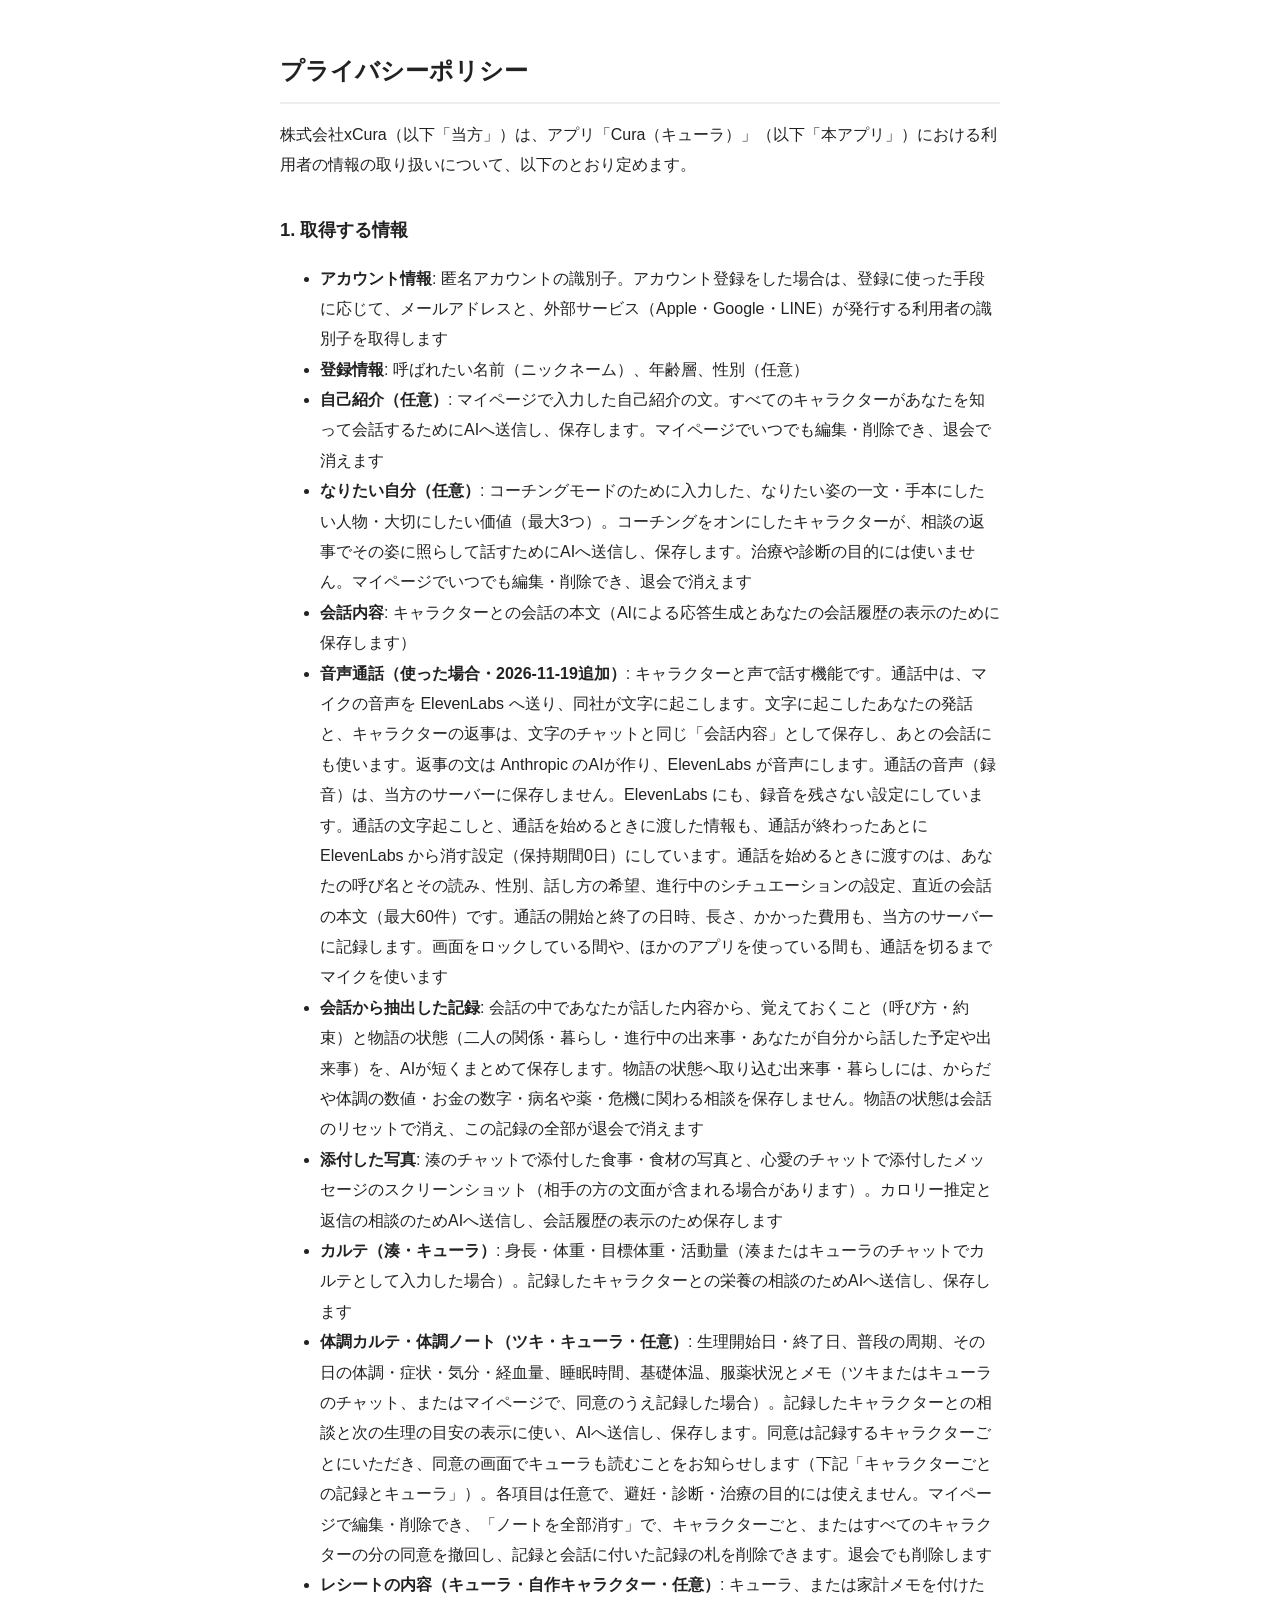
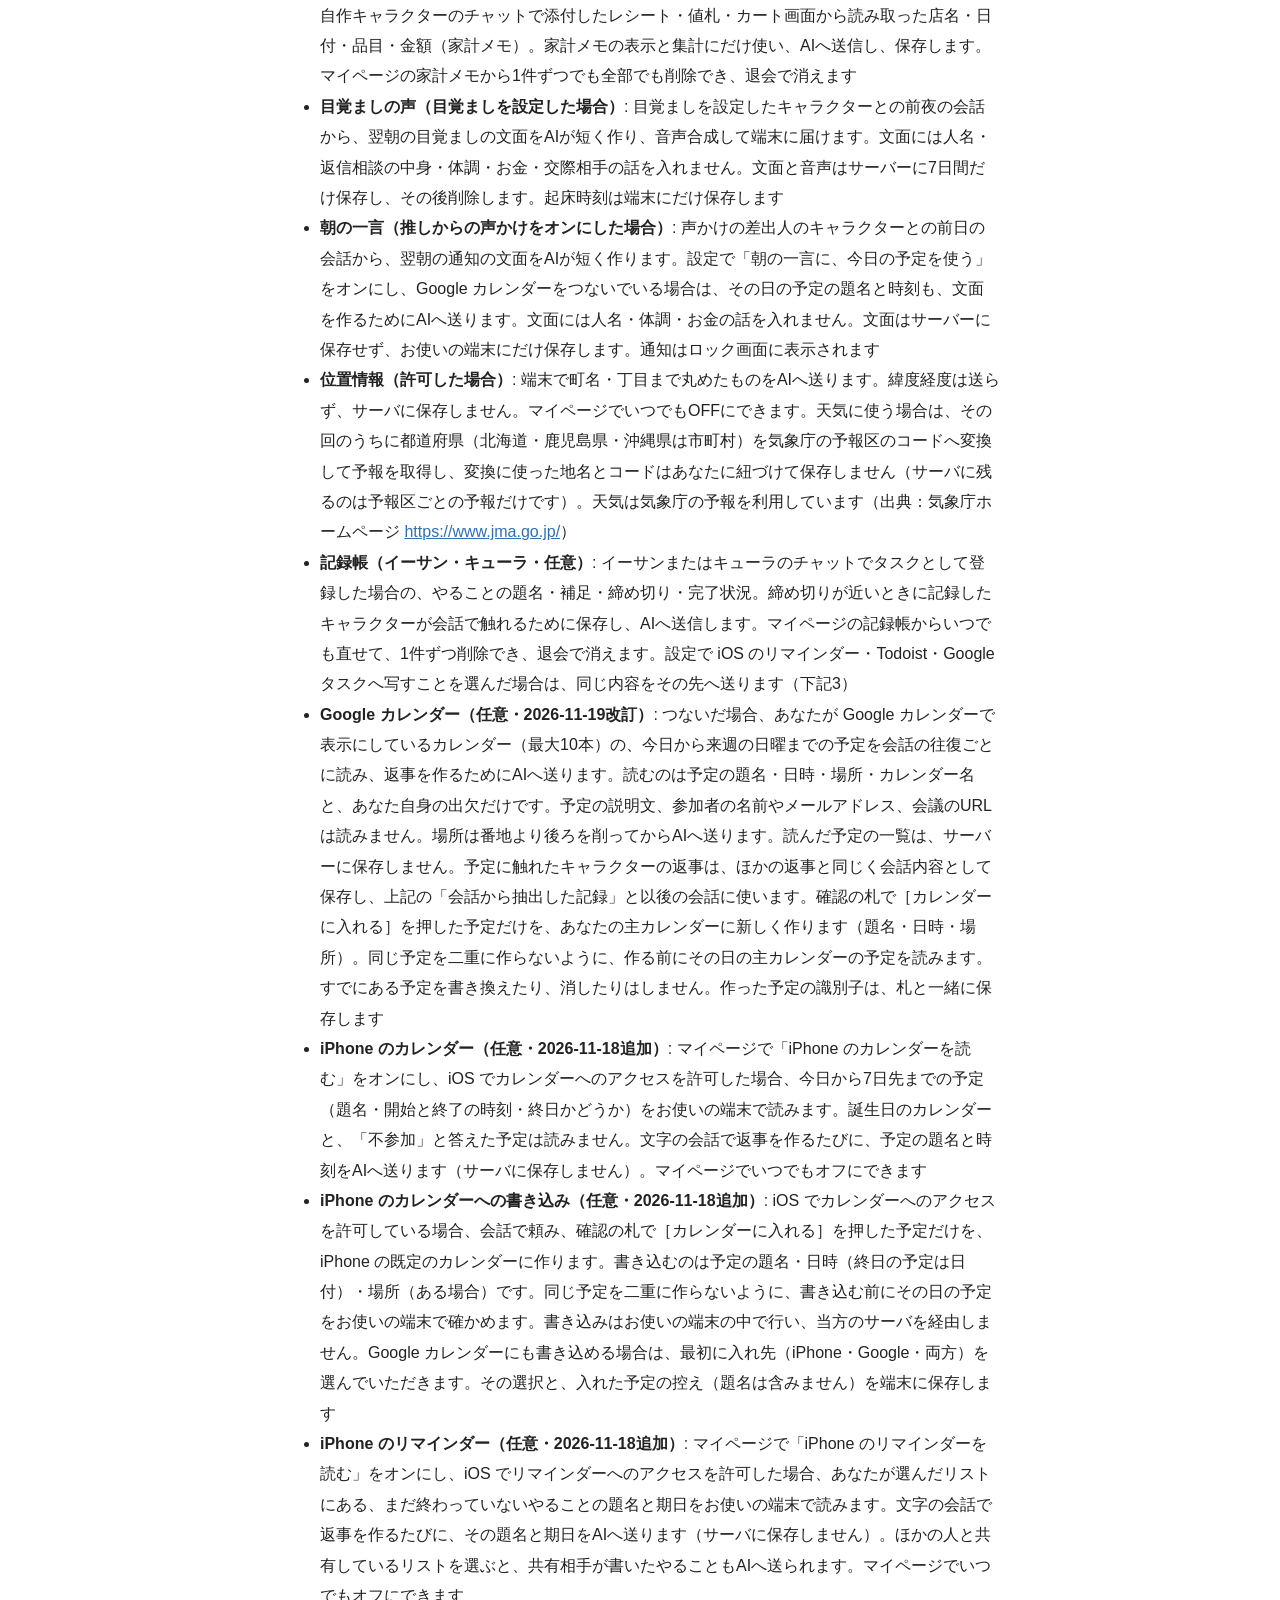
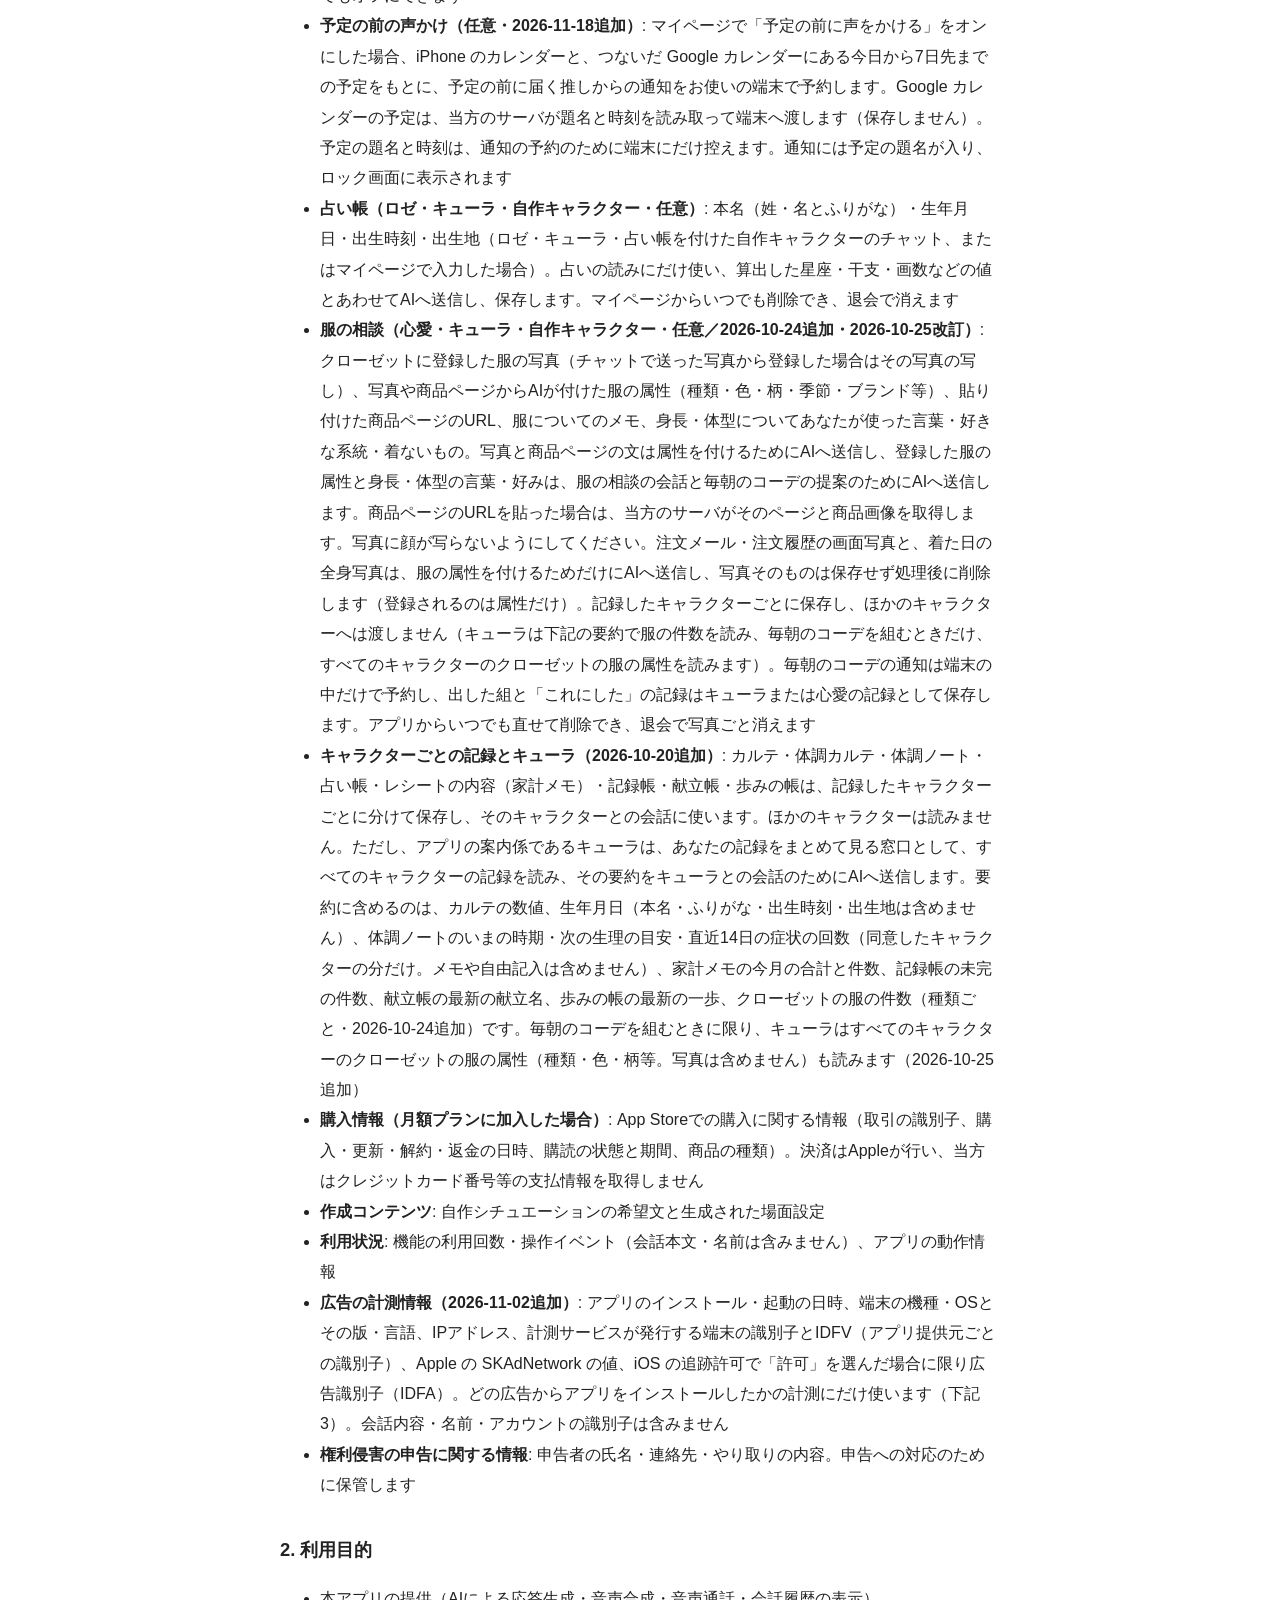
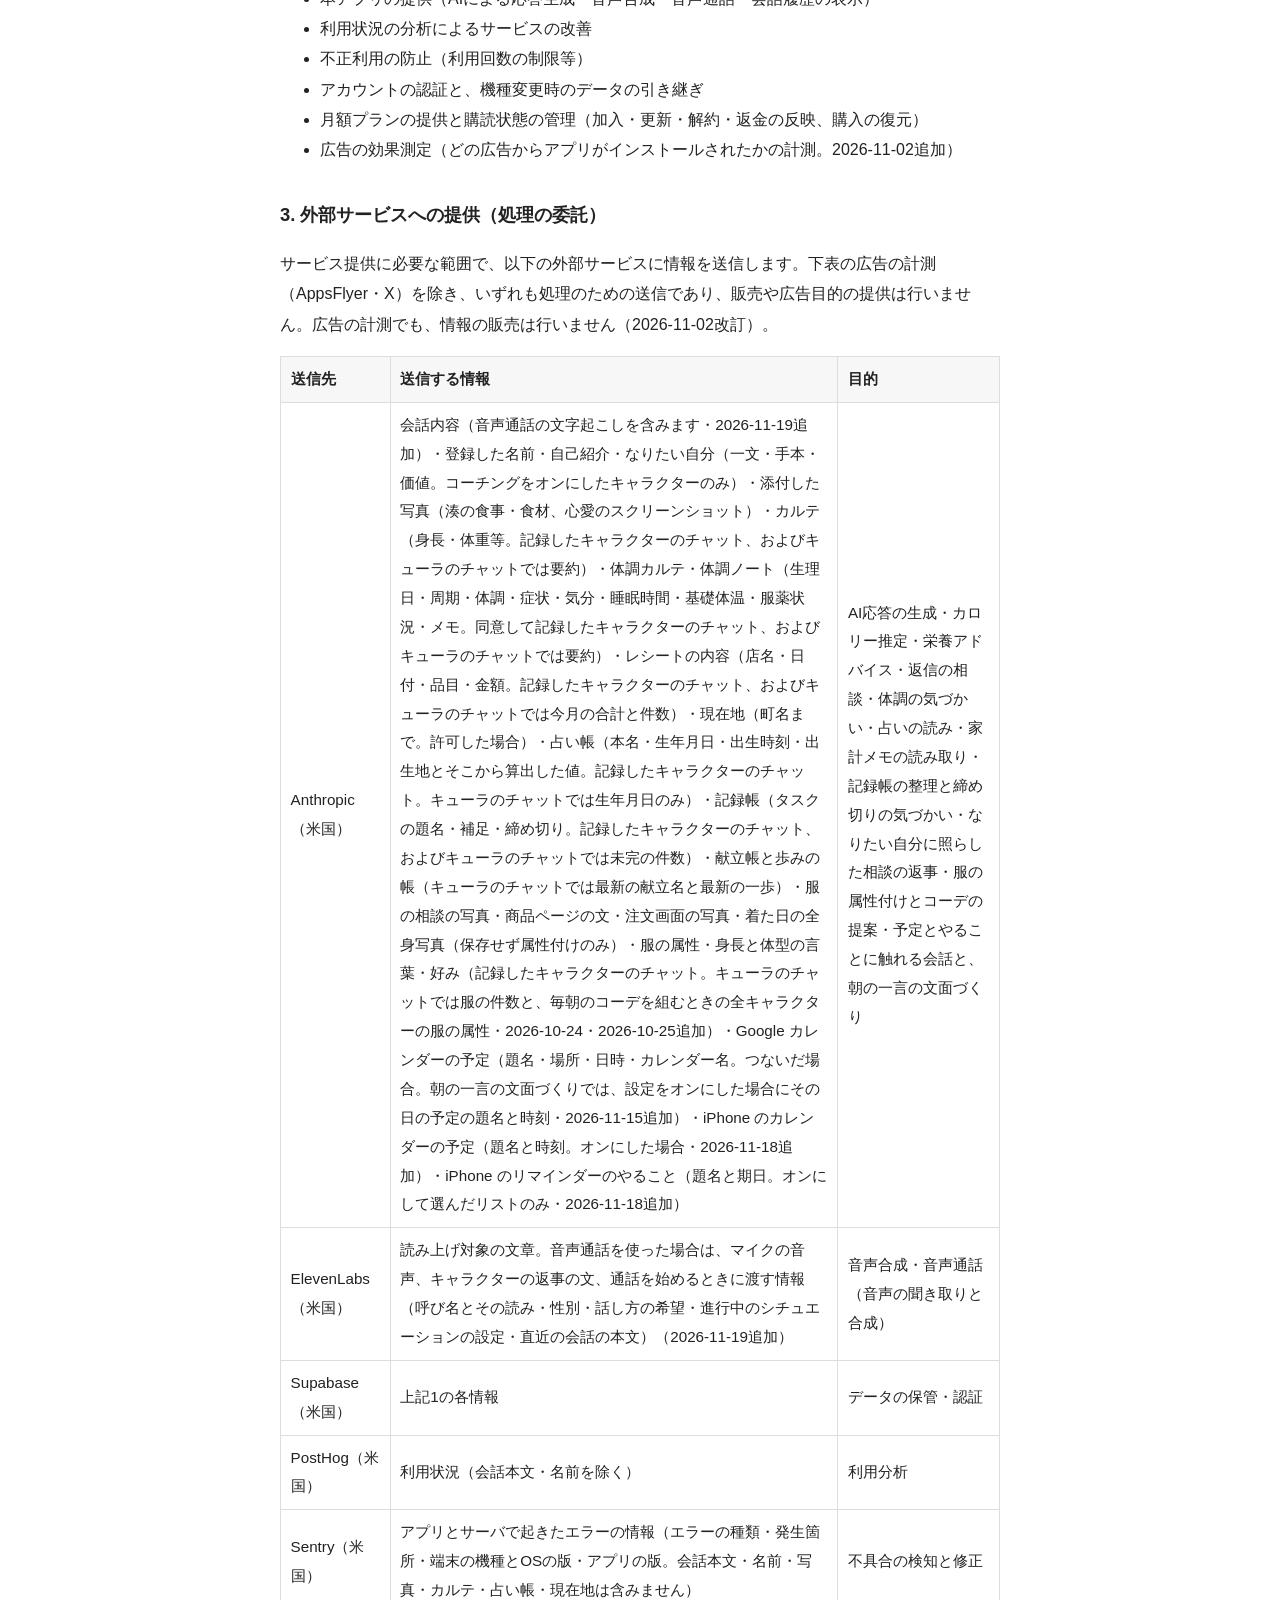
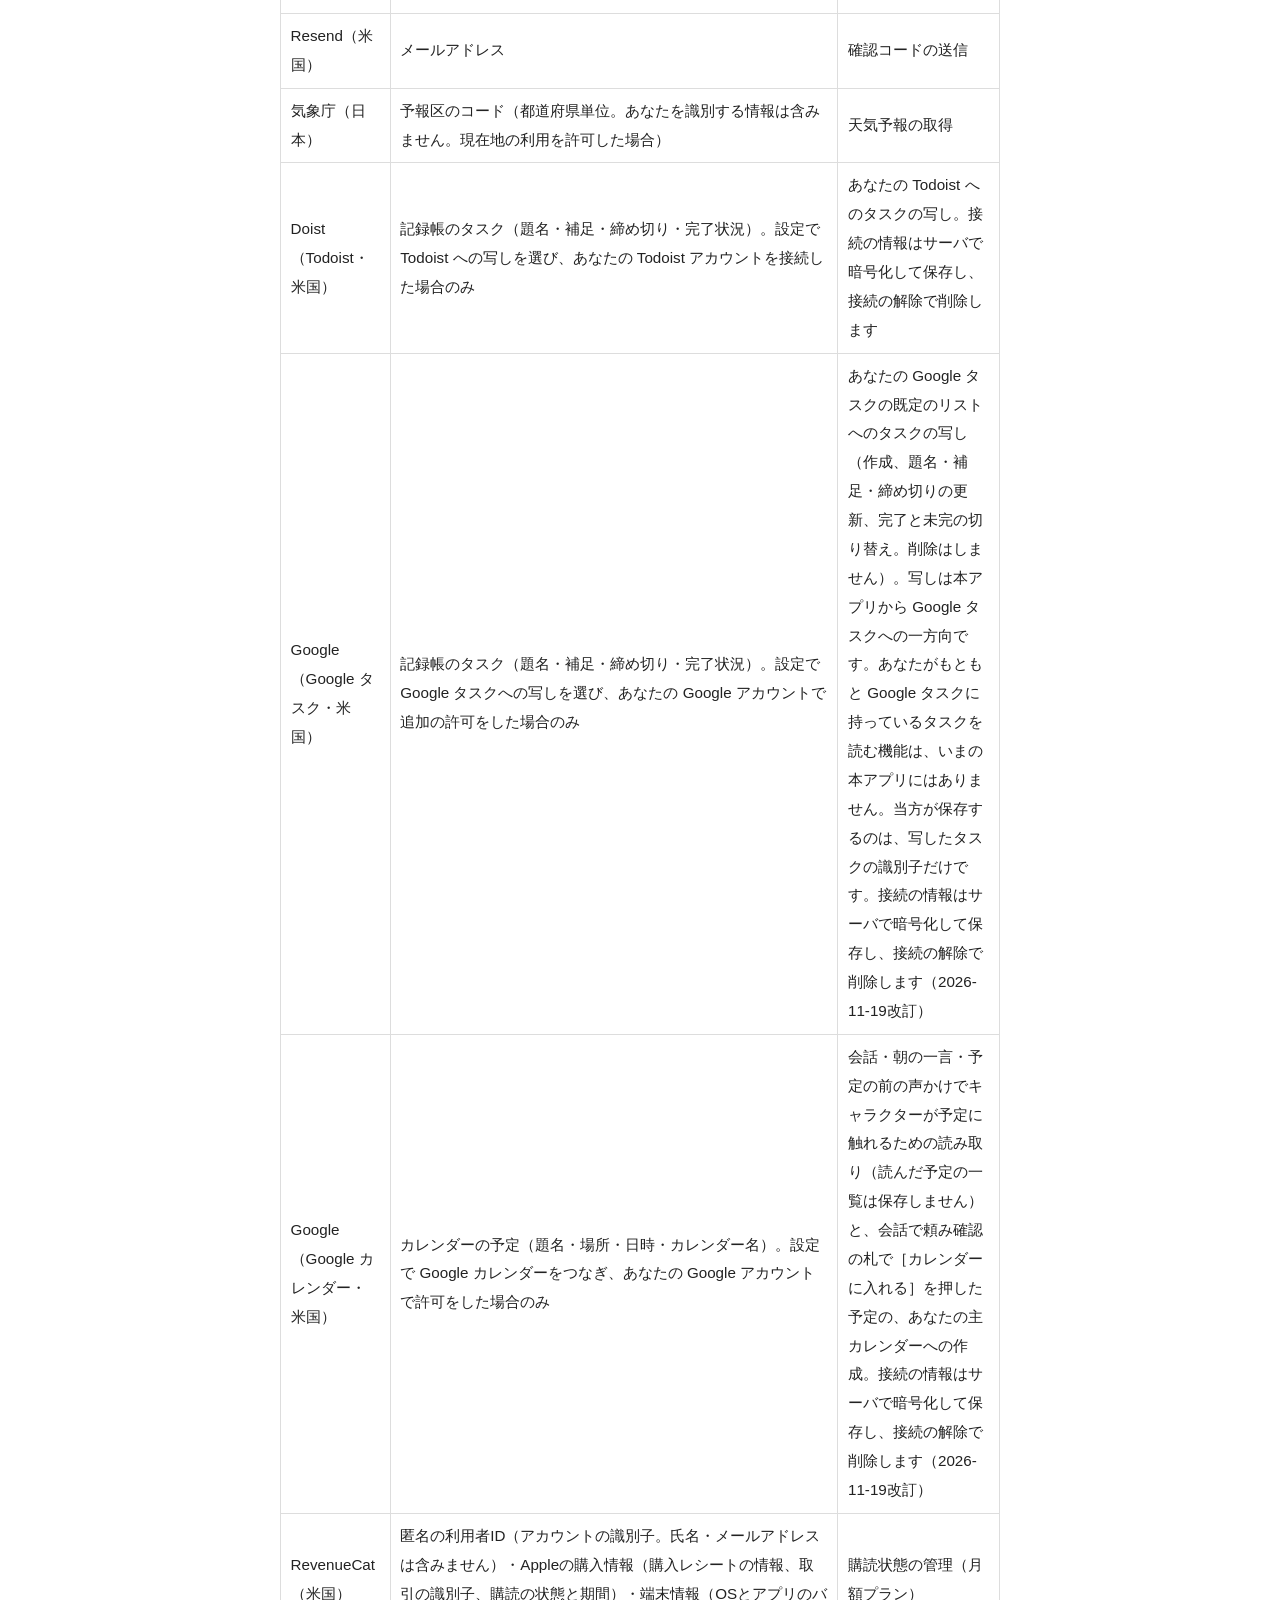
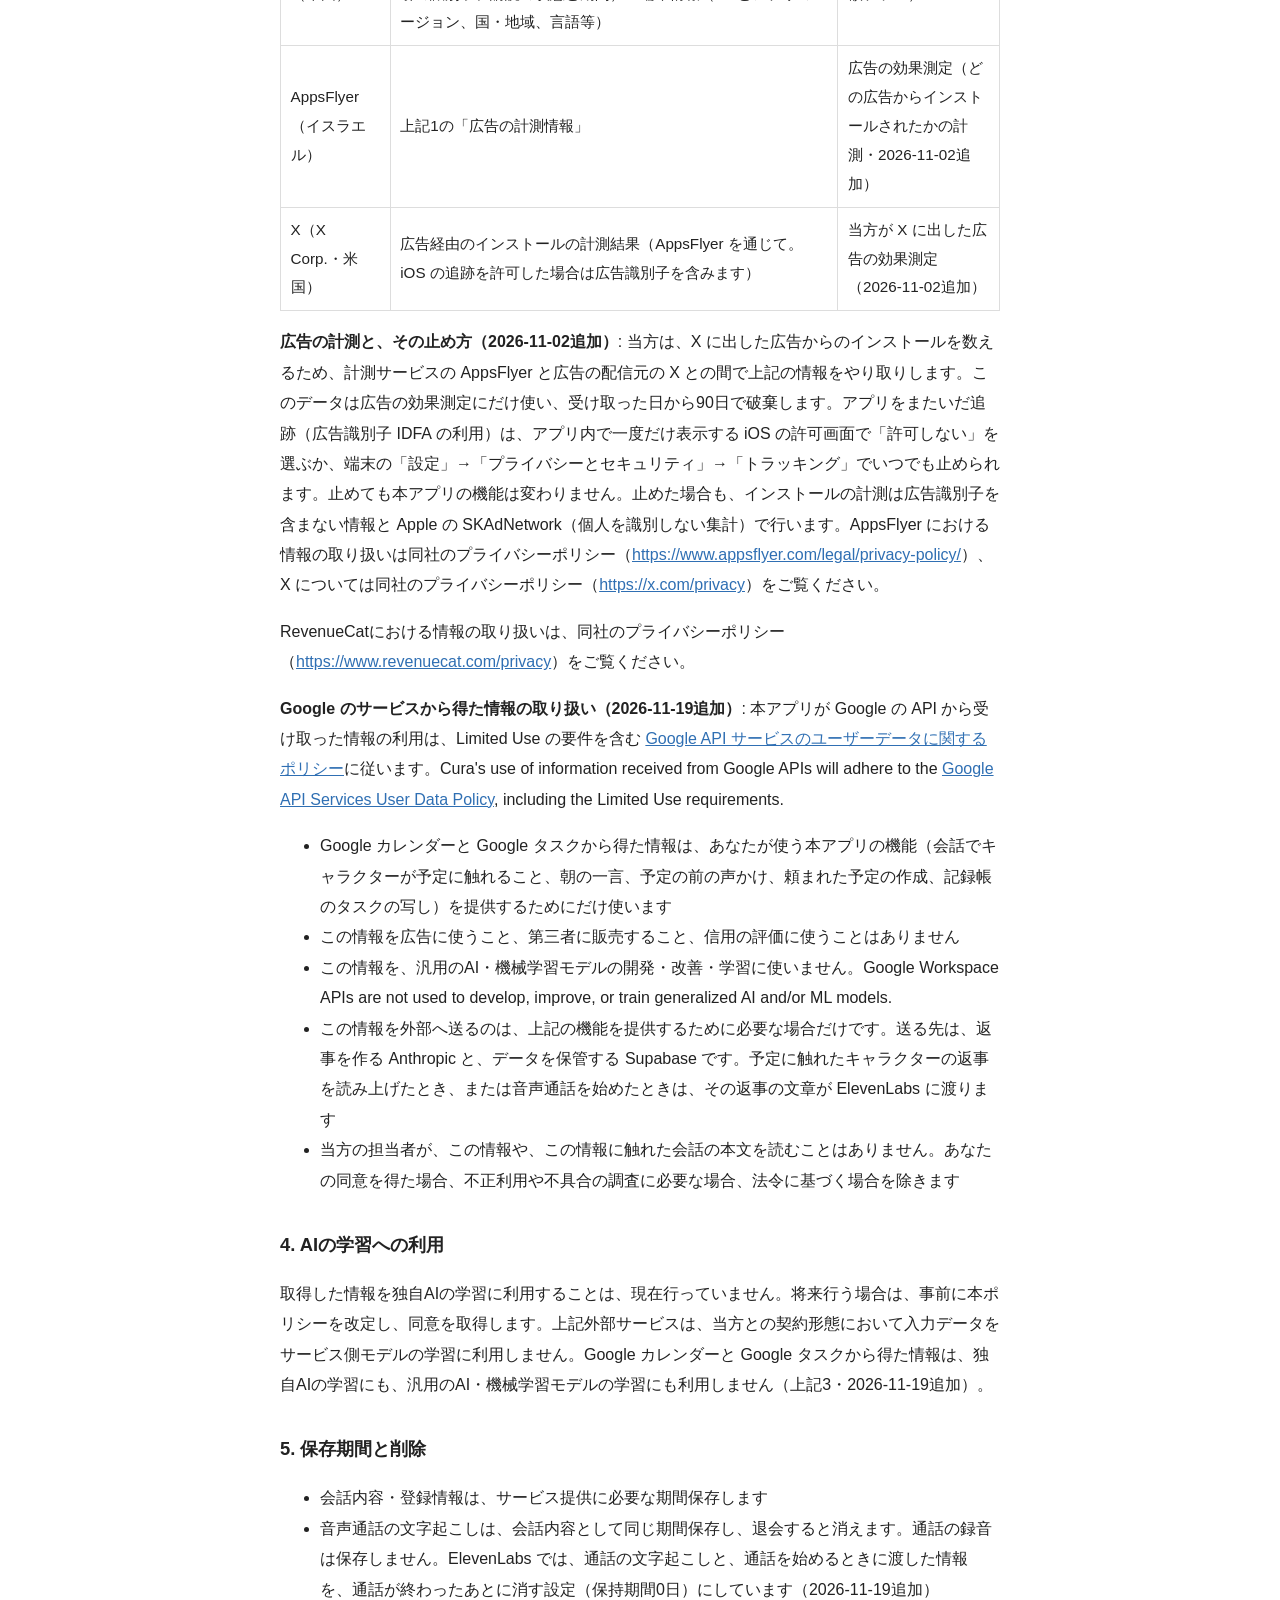
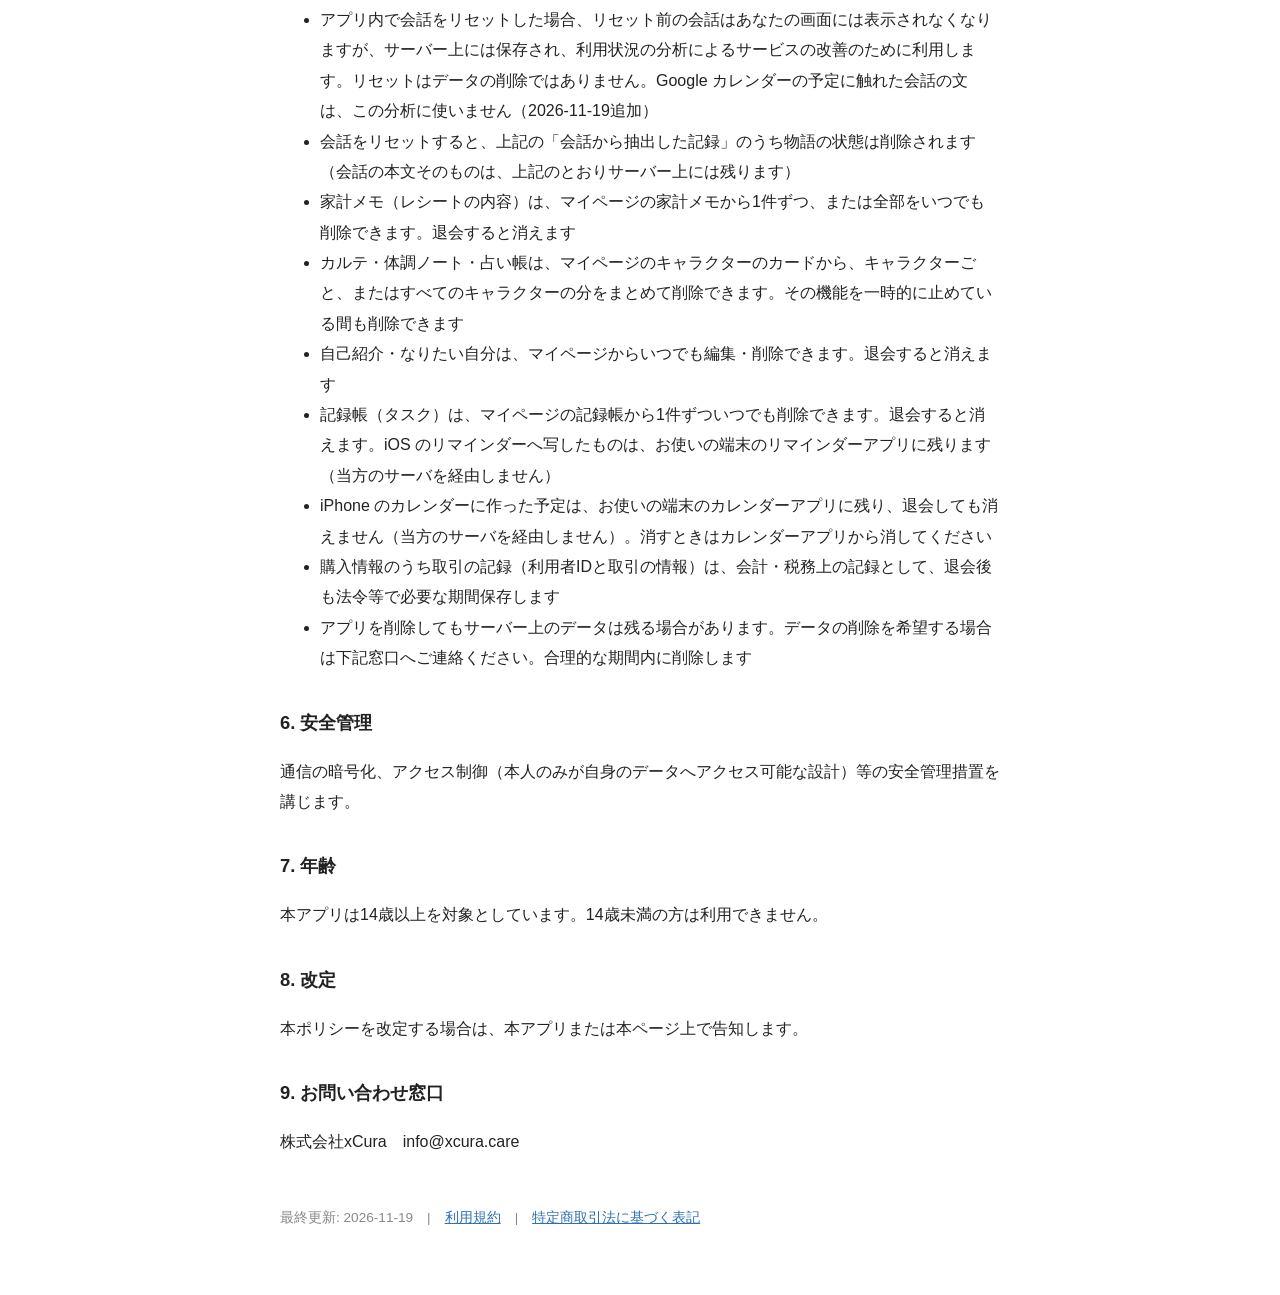
==== commit e77f2f1a: "音声通話: ElevenLabs に残る記録の説明を、保持期間 0 日の設定に合わせる 本人の指示で、ElevenLabs の保持期間を 30 日の案から 0 日に変えた。 「最長30日間残ります」を" ====
--- a/privacy.html
+++ b/privacy.html
@@ -17,7 +17,7 @@
 <li><strong>自己紹介（任意）</strong>: マイページで入力した自己紹介の文。すべてのキャラクターがあなたを知って会話するためにAIへ送信し、保存します。マイページでいつでも編集・削除でき、退会で消えます</li>
 <li><strong>なりたい自分（任意）</strong>: コーチングモードのために入力した、なりたい姿の一文・手本にしたい人物・大切にしたい価値（最大3つ）。コーチングをオンにしたキャラクターが、相談の返事でその姿に照らして話すためにAIへ送信し、保存します。治療や診断の目的には使いません。マイページでいつでも編集・削除でき、退会で消えます</li>
 <li><strong>会話内容</strong>: キャラクターとの会話の本文（AIによる応答生成とあなたの会話履歴の表示のために保存します）</li>
-<li><strong>音声通話（使った場合・2026-11-19追加）</strong>: キャラクターと声で話す機能です。通話中は、マイクの音声を ElevenLabs へ送り、同社が文字に起こします。文字に起こしたあなたの発話と、キャラクターの返事は、文字のチャットと同じ「会話内容」として保存し、あとの会話にも使います。返事の文は Anthropic のAIが作り、ElevenLabs が音声にします。通話の音声（録音）は、当方のサーバーに保存しません。ElevenLabs にも、録音を残さない設定にしています。ElevenLabs には、通話の文字起こしと、通話を始めるときに渡した情報が、最長30日間残ります。通話を始めるときに渡すのは、あなたの呼び名とその読み、性別、話し方の希望、進行中のシチュエーションの設定、直近の会話の本文（最大60件）です。通話の開始と終了の日時、長さ、かかった費用も、当方のサーバーに記録します。画面をロックしている間や、ほかのアプリを使っている間も、通話を切るまでマイクを使います</li>
+<li><strong>音声通話（使った場合・2026-11-19追加）</strong>: キャラクターと声で話す機能です。通話中は、マイクの音声を ElevenLabs へ送り、同社が文字に起こします。文字に起こしたあなたの発話と、キャラクターの返事は、文字のチャットと同じ「会話内容」として保存し、あとの会話にも使います。返事の文は Anthropic のAIが作り、ElevenLabs が音声にします。通話の音声（録音）は、当方のサーバーに保存しません。ElevenLabs にも、録音を残さない設定にしています。通話の文字起こしと、通話を始めるときに渡した情報も、通話が終わったあとに ElevenLabs から消す設定（保持期間0日）にしています。通話を始めるときに渡すのは、あなたの呼び名とその読み、性別、話し方の希望、進行中のシチュエーションの設定、直近の会話の本文（最大60件）です。通話の開始と終了の日時、長さ、かかった費用も、当方のサーバーに記録します。画面をロックしている間や、ほかのアプリを使っている間も、通話を切るまでマイクを使います</li>
 <li><strong>会話から抽出した記録</strong>: 会話の中であなたが話した内容から、覚えておくこと（呼び方・約束）と物語の状態（二人の関係・暮らし・進行中の出来事・あなたが自分から話した予定や出来事）を、AIが短くまとめて保存します。物語の状態へ取り込む出来事・暮らしには、からだや体調の数値・お金の数字・病名や薬・危機に関わる相談を保存しません。物語の状態は会話のリセットで消え、この記録の全部が退会で消えます</li>
 <li><strong>添付した写真</strong>: 湊のチャットで添付した食事・食材の写真と、心愛のチャットで添付したメッセージのスクリーンショット（相手の方の文面が含まれる場合があります）。カロリー推定と返信の相談のためAIへ送信し、会話履歴の表示のため保存します</li>
 <li><strong>カルテ（湊・キューラ）</strong>: 身長・体重・目標体重・活動量（湊またはキューラのチャットでカルテとして入力した場合）。記録したキャラクターとの栄養の相談のためAIへ送信し、保存します</li>
@@ -87,7 +87,7 @@
 <h2>5. 保存期間と削除</h2>
 <ul>
 <li>会話内容・登録情報は、サービス提供に必要な期間保存します</li>
-<li>音声通話の文字起こしは、会話内容として同じ期間保存し、退会すると消えます。通話の録音は保存しません。ElevenLabs に残る通話の文字起こしと、通話を始めるときに渡した情報は、最長30日で消えます（2026-11-19追加）</li>
+<li>音声通話の文字起こしは、会話内容として同じ期間保存し、退会すると消えます。通話の録音は保存しません。ElevenLabs では、通話の文字起こしと、通話を始めるときに渡した情報を、通話が終わったあとに消す設定（保持期間0日）にしています（2026-11-19追加）</li>
 <li>アプリ内で会話をリセットした場合、リセット前の会話はあなたの画面には表示されなくなりますが、サーバー上には保存され、利用状況の分析によるサービスの改善のために利用します。リセットはデータの削除ではありません。Google カレンダーの予定に触れた会話の文は、この分析に使いません（2026-11-19追加）</li>
 <li>会話をリセットすると、上記の「会話から抽出した記録」のうち物語の状態は削除されます（会話の本文そのものは、上記のとおりサーバー上には残ります）</li>
 <li>家計メモ（レシートの内容）は、マイページの家計メモから1件ずつ、または全部をいつでも削除できます。退会すると消えます</li>
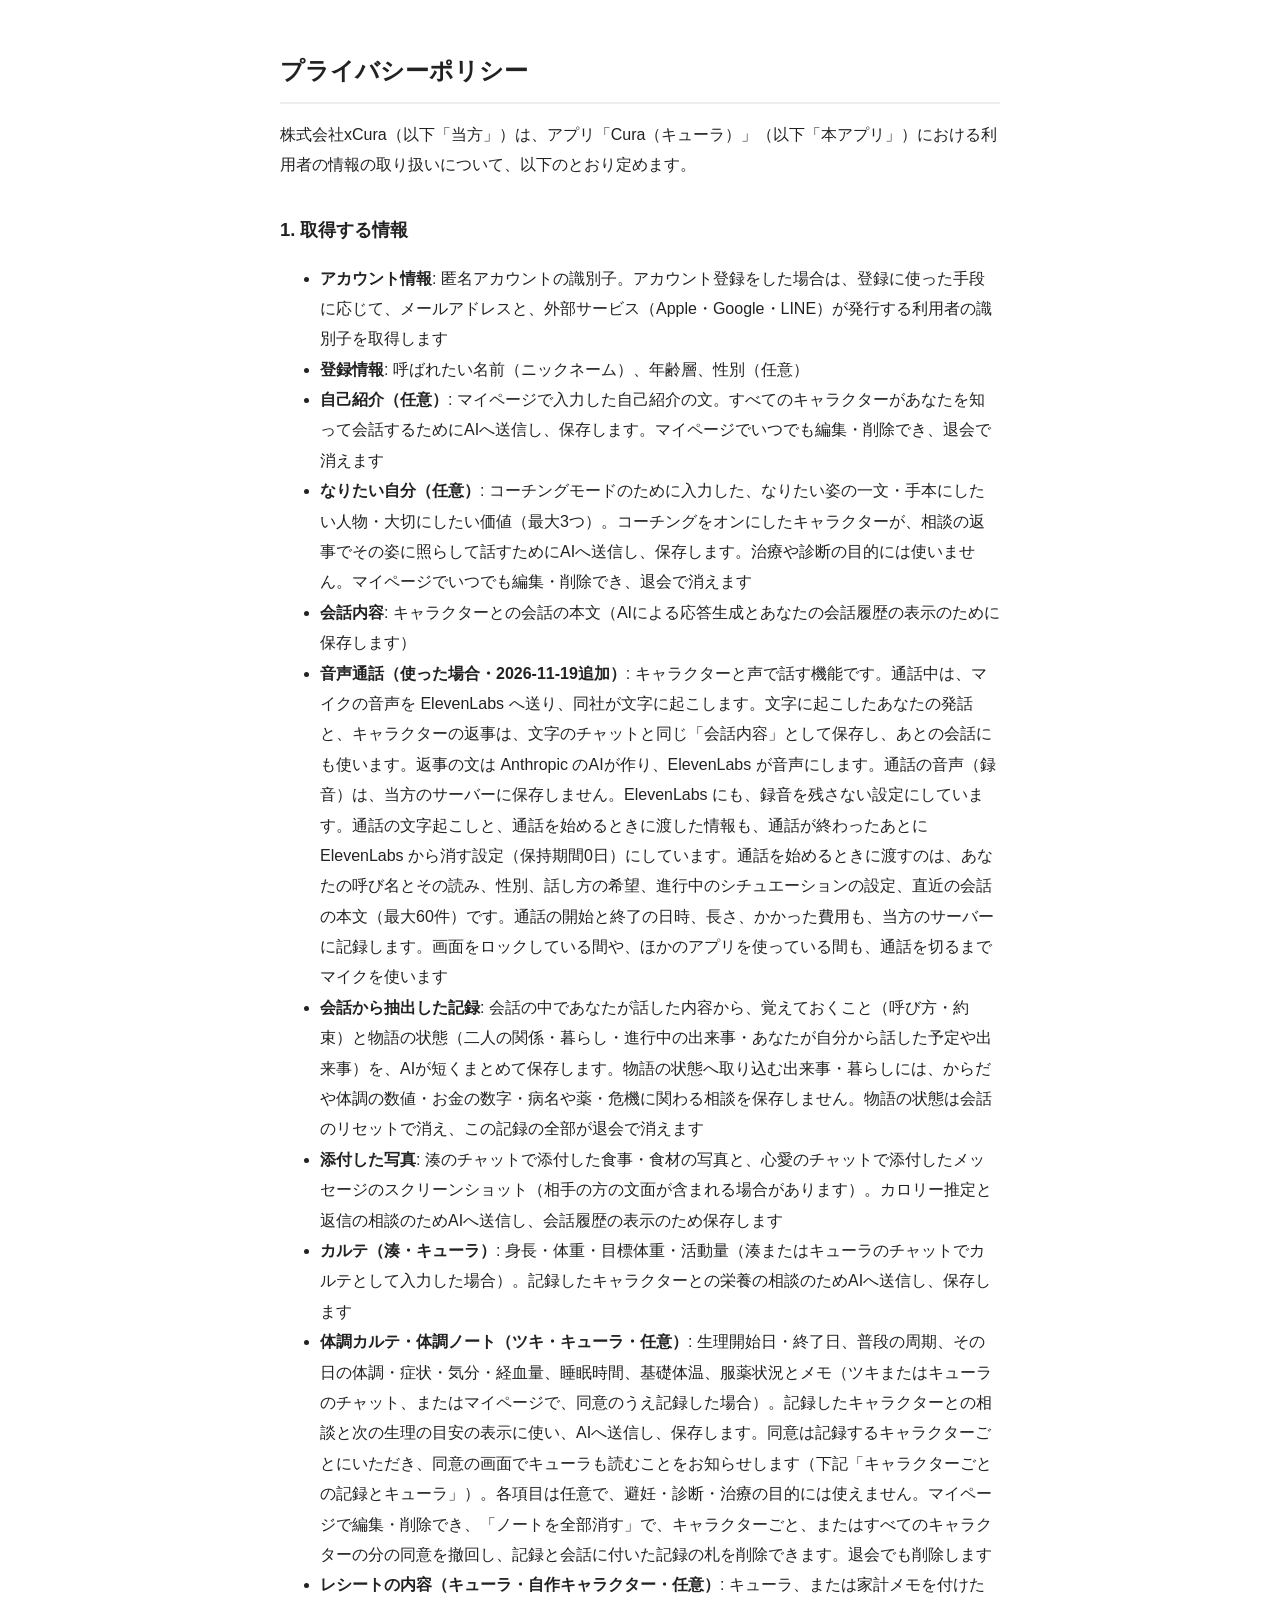
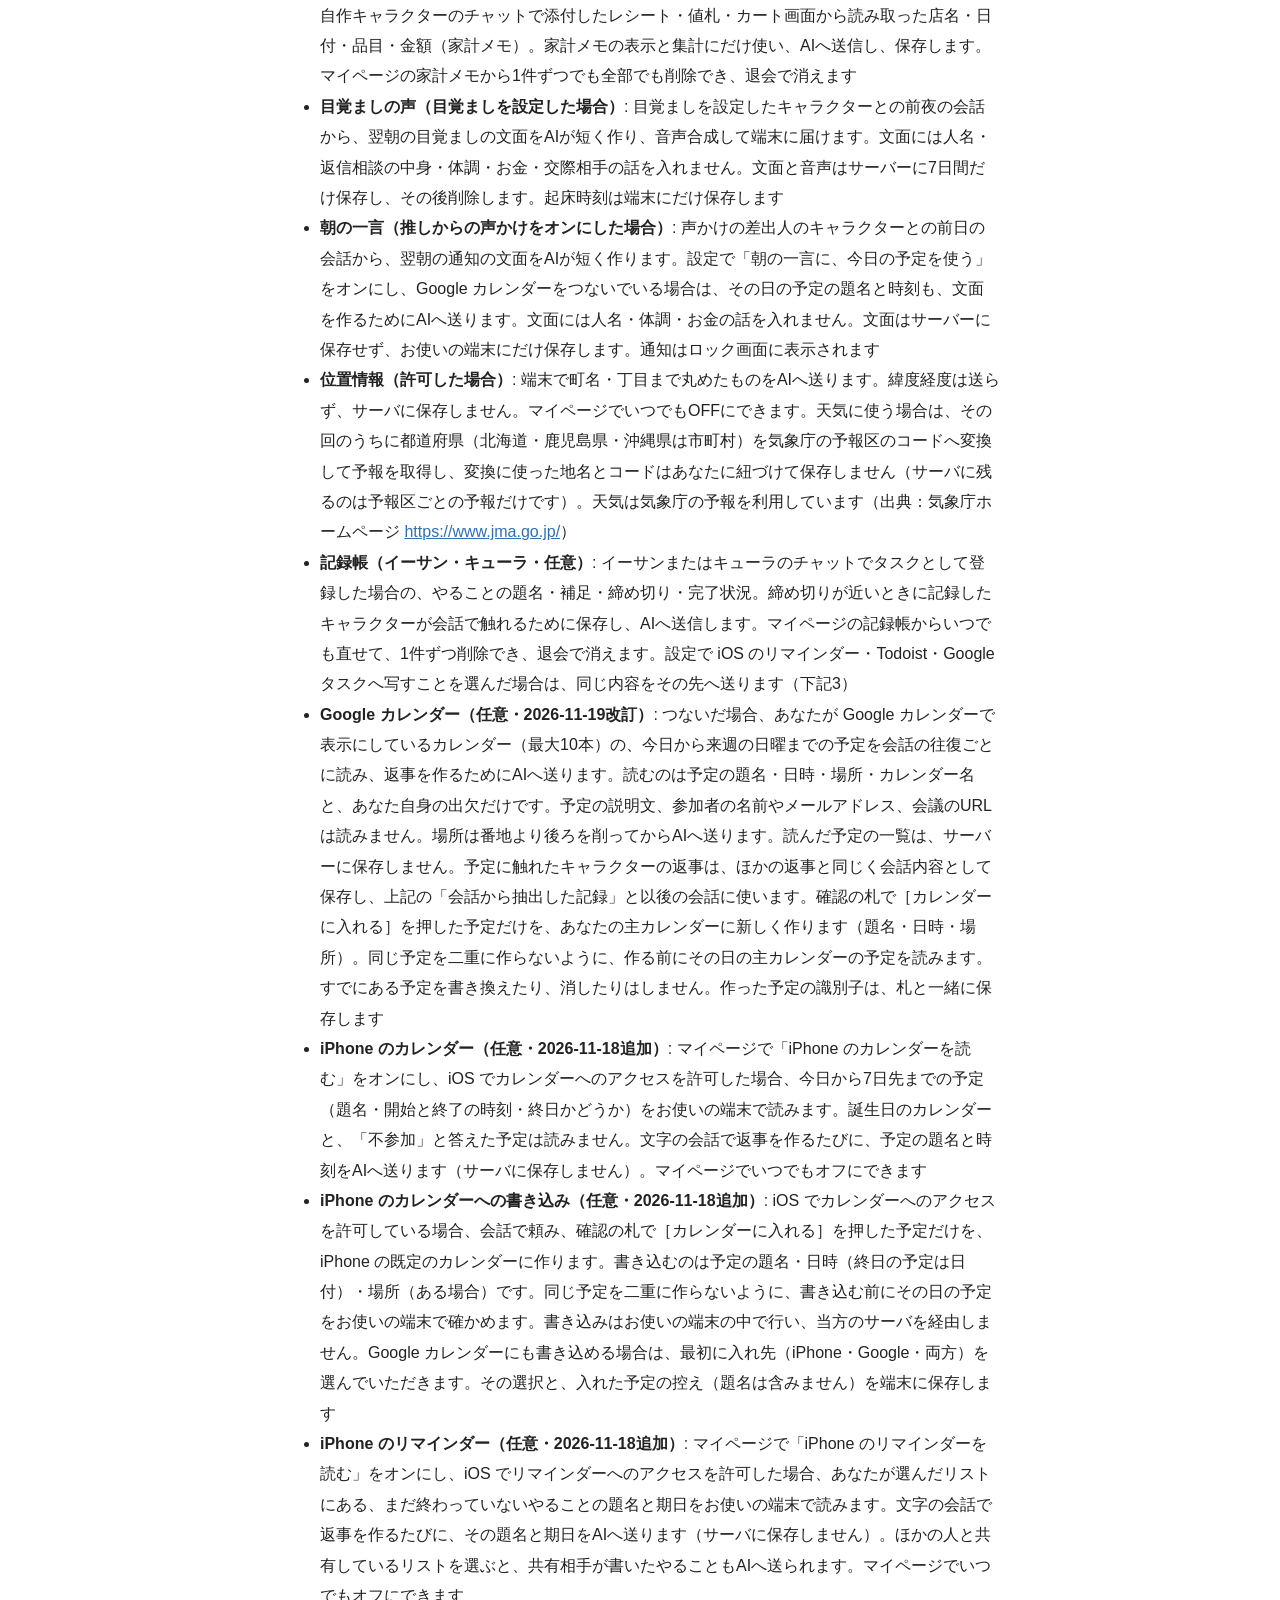
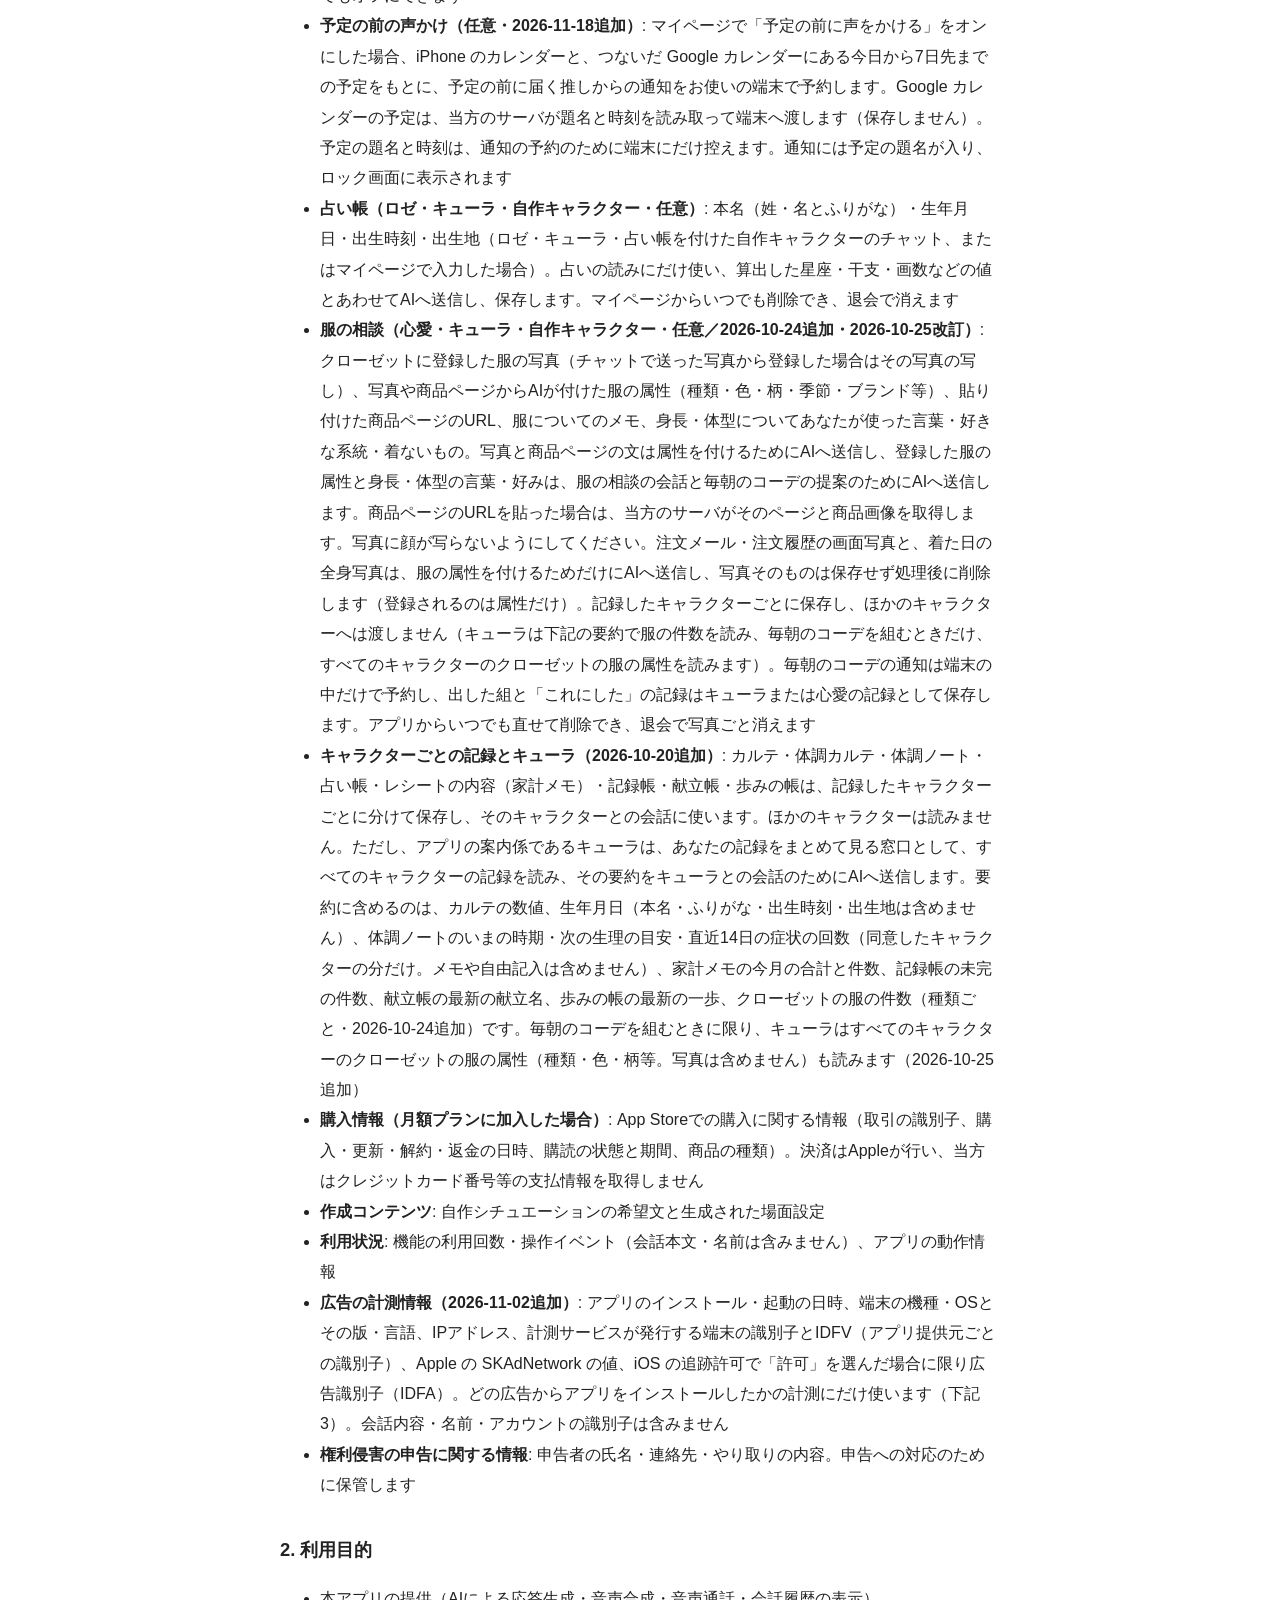
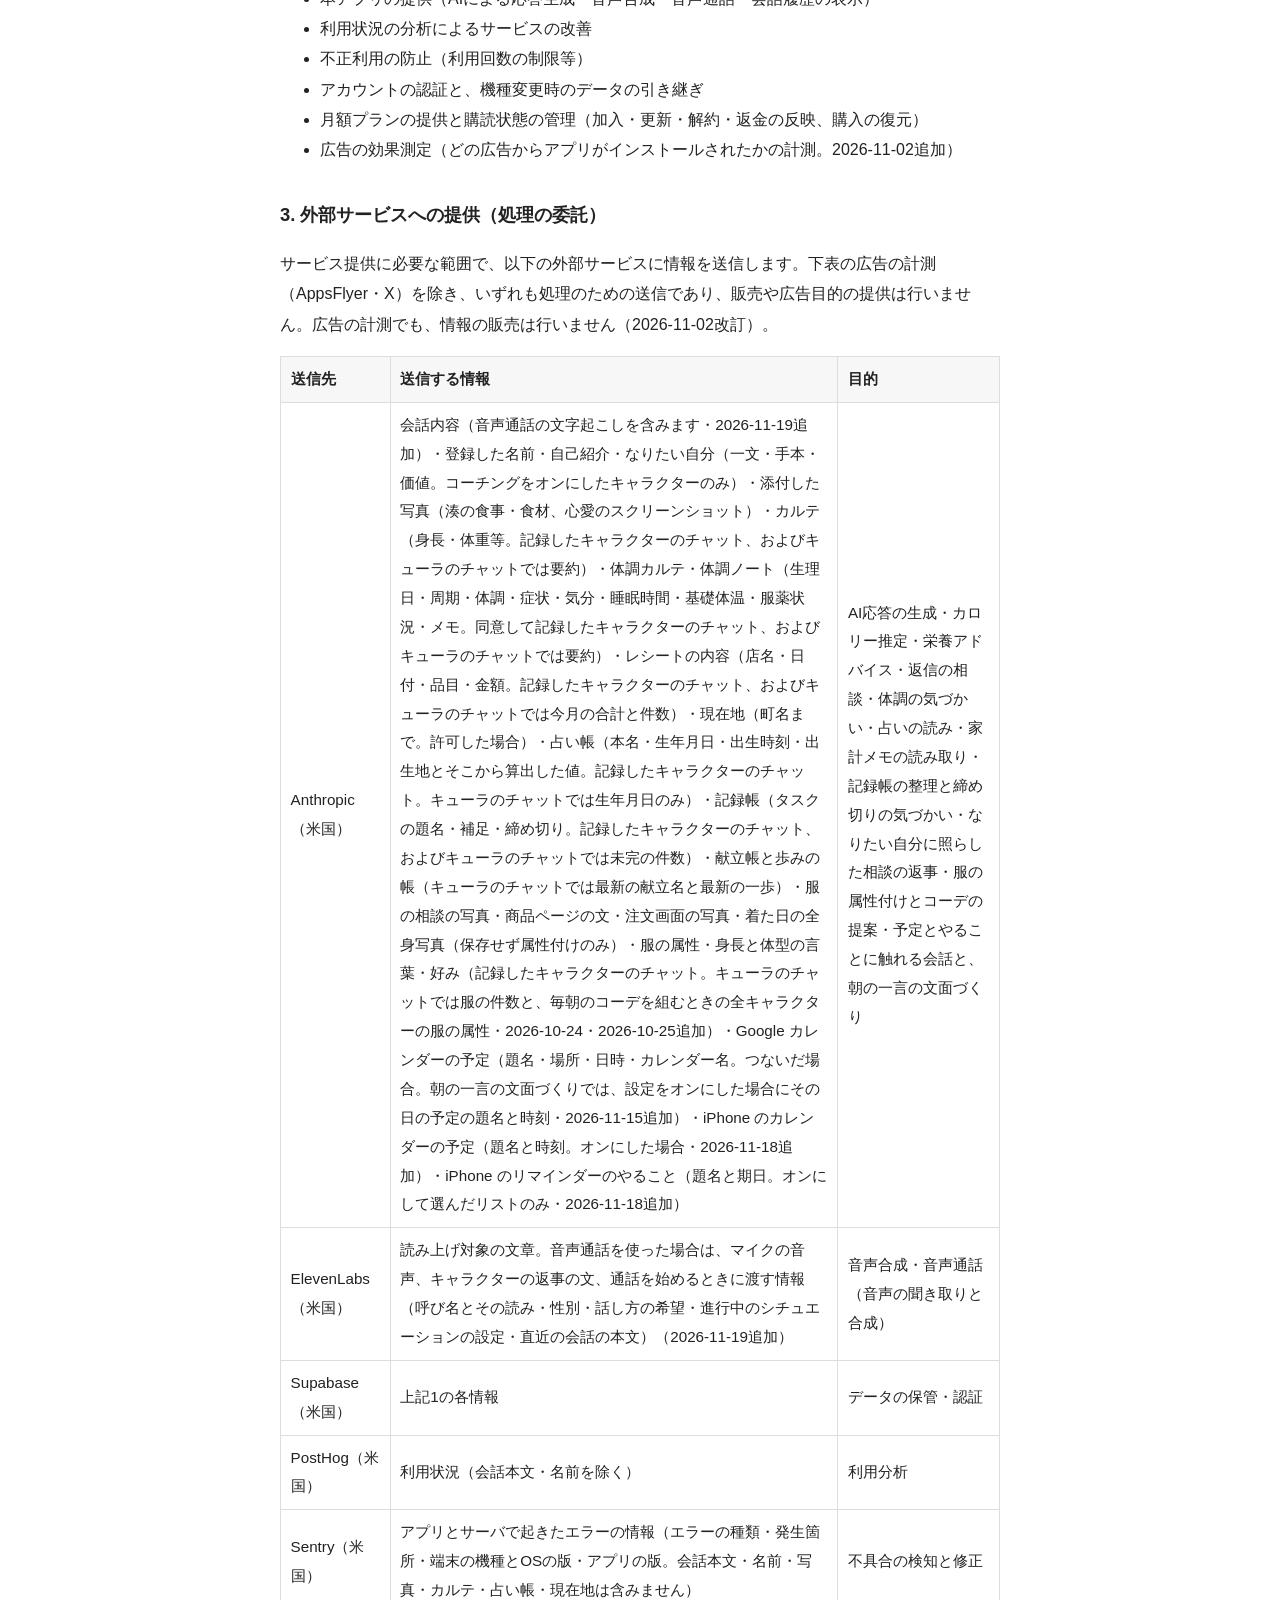
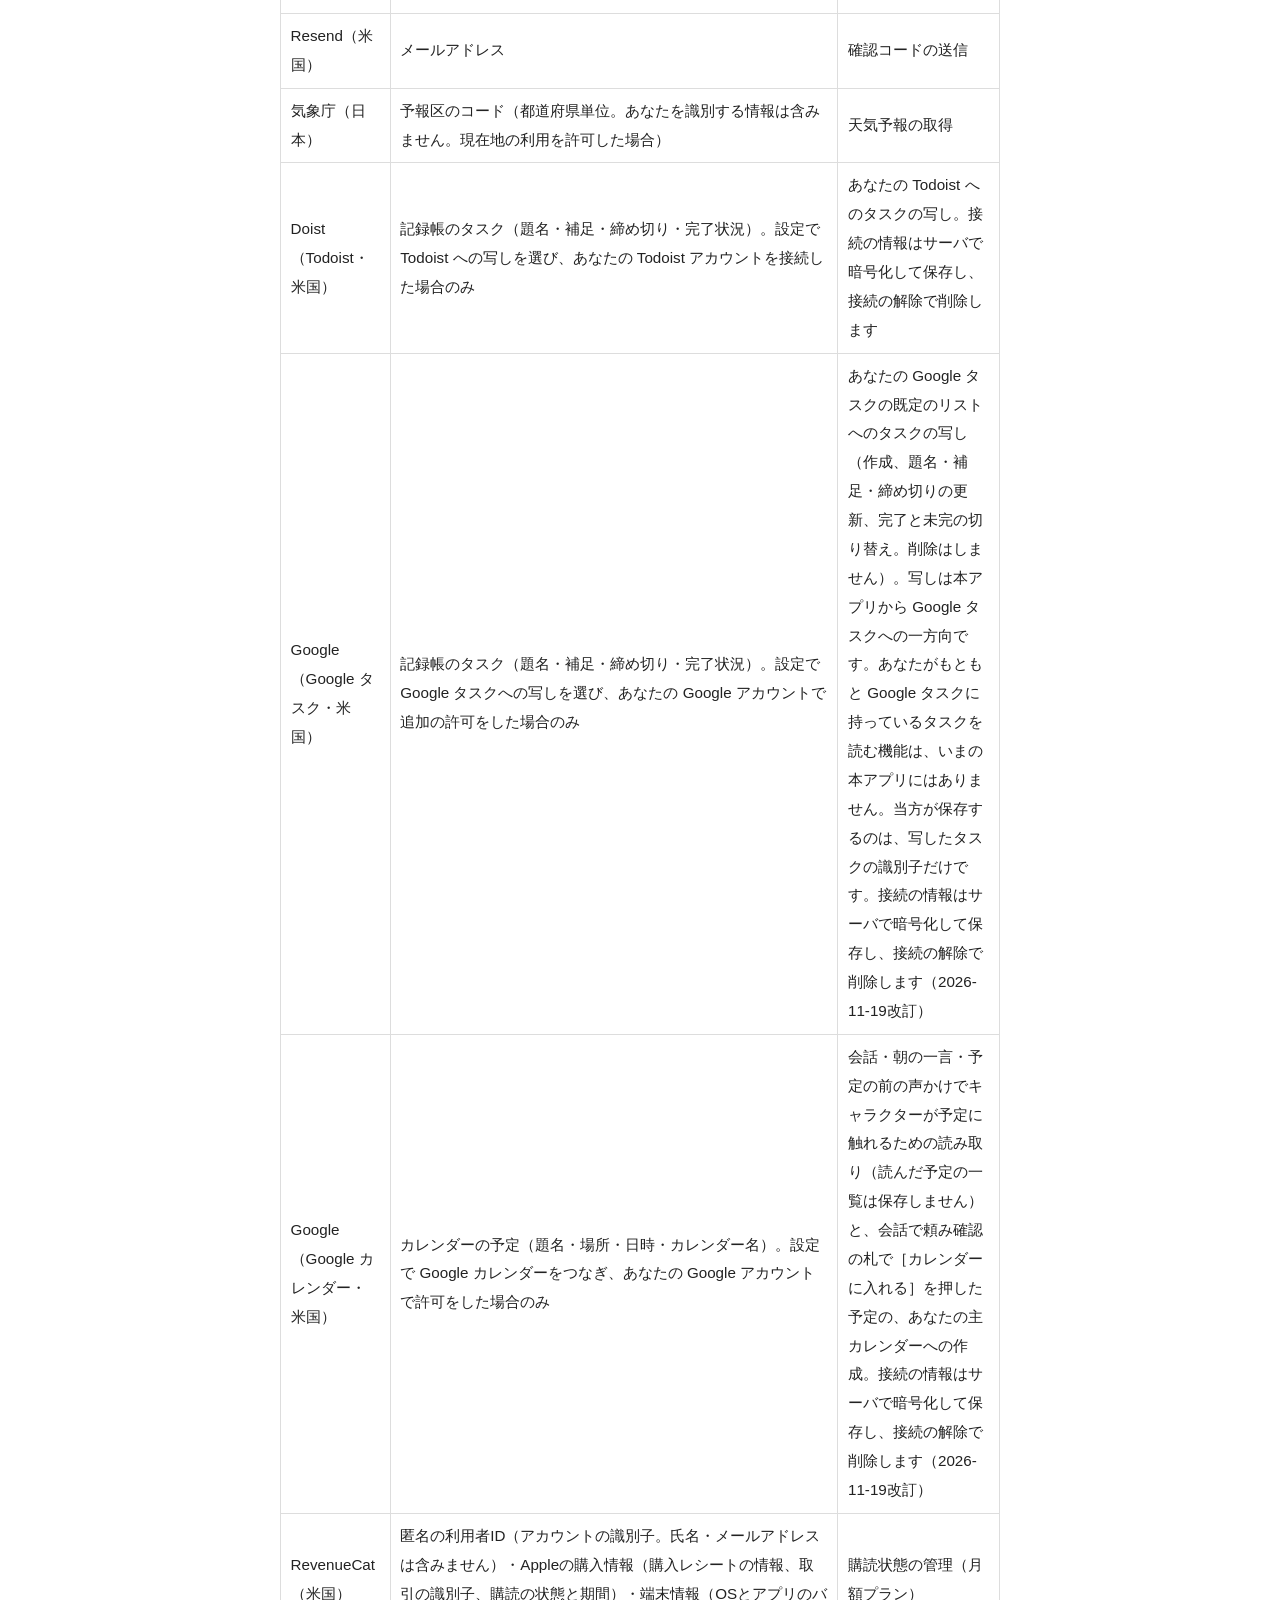
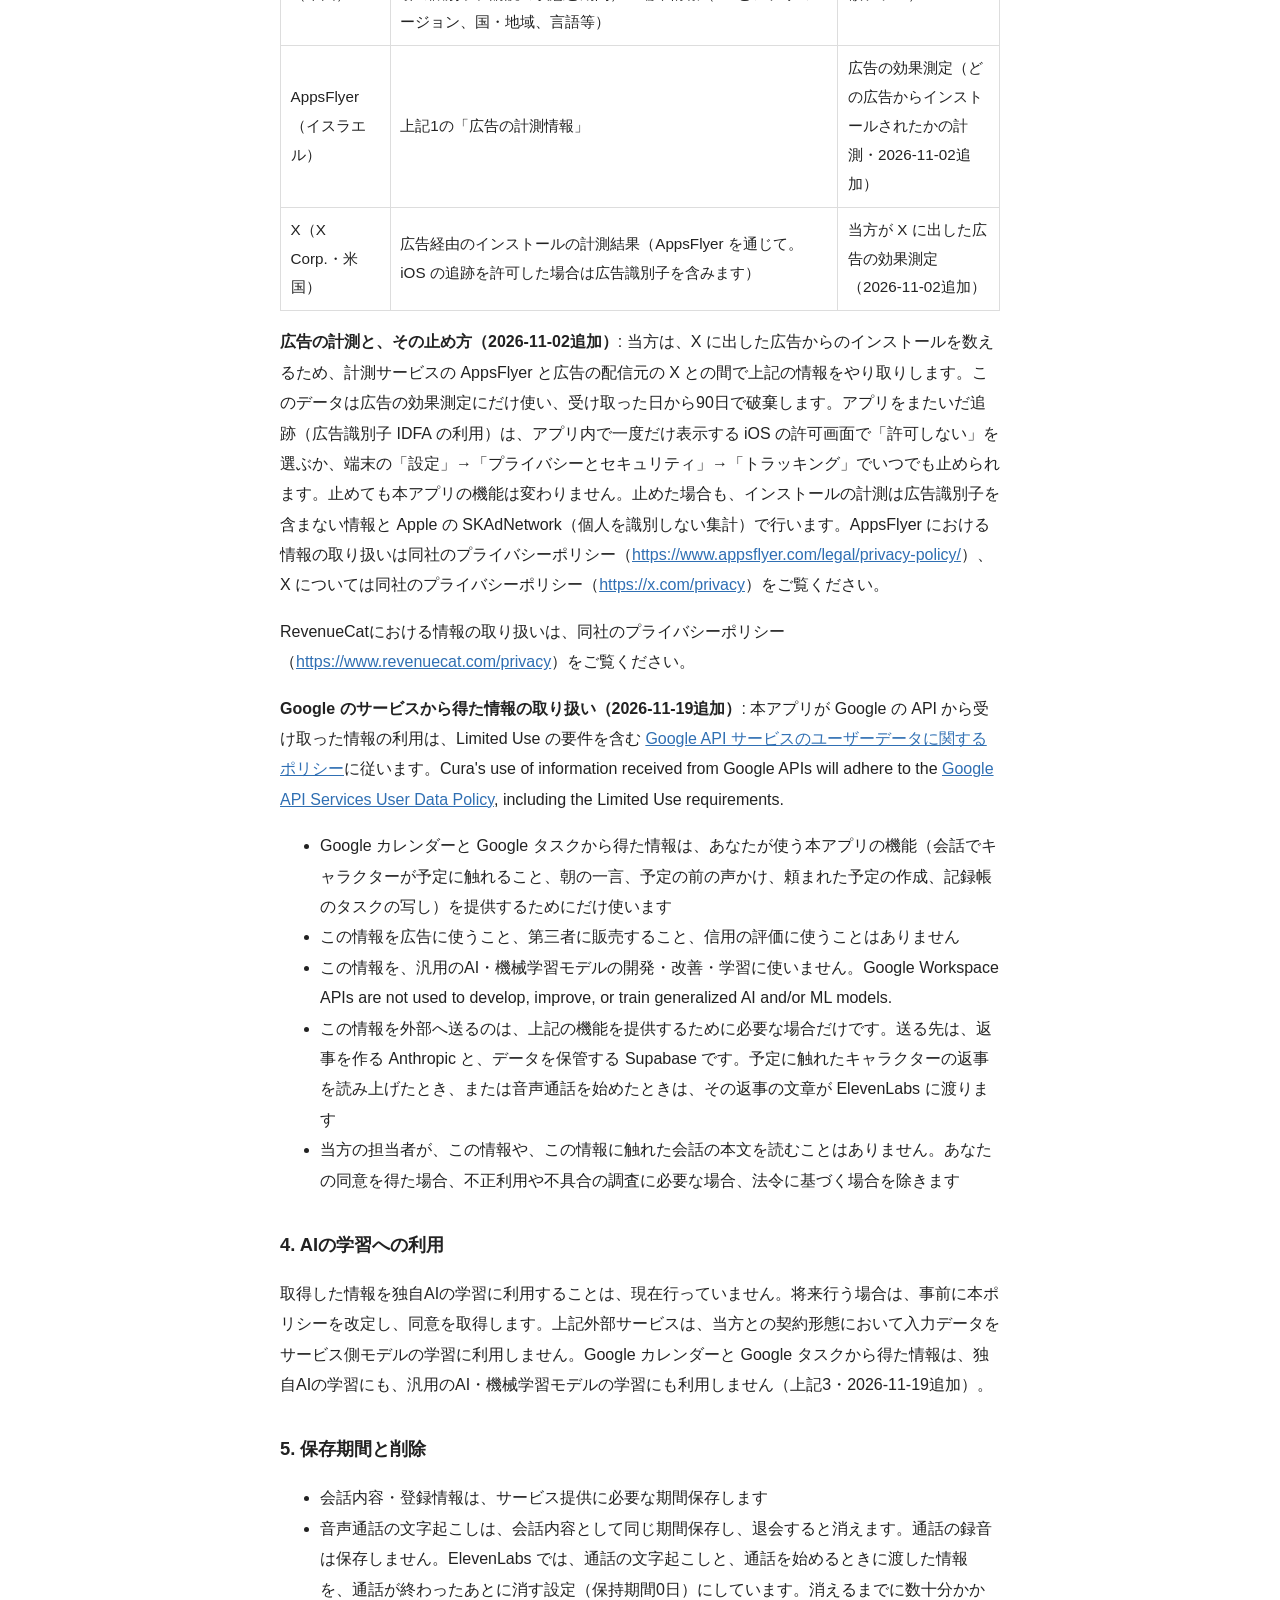
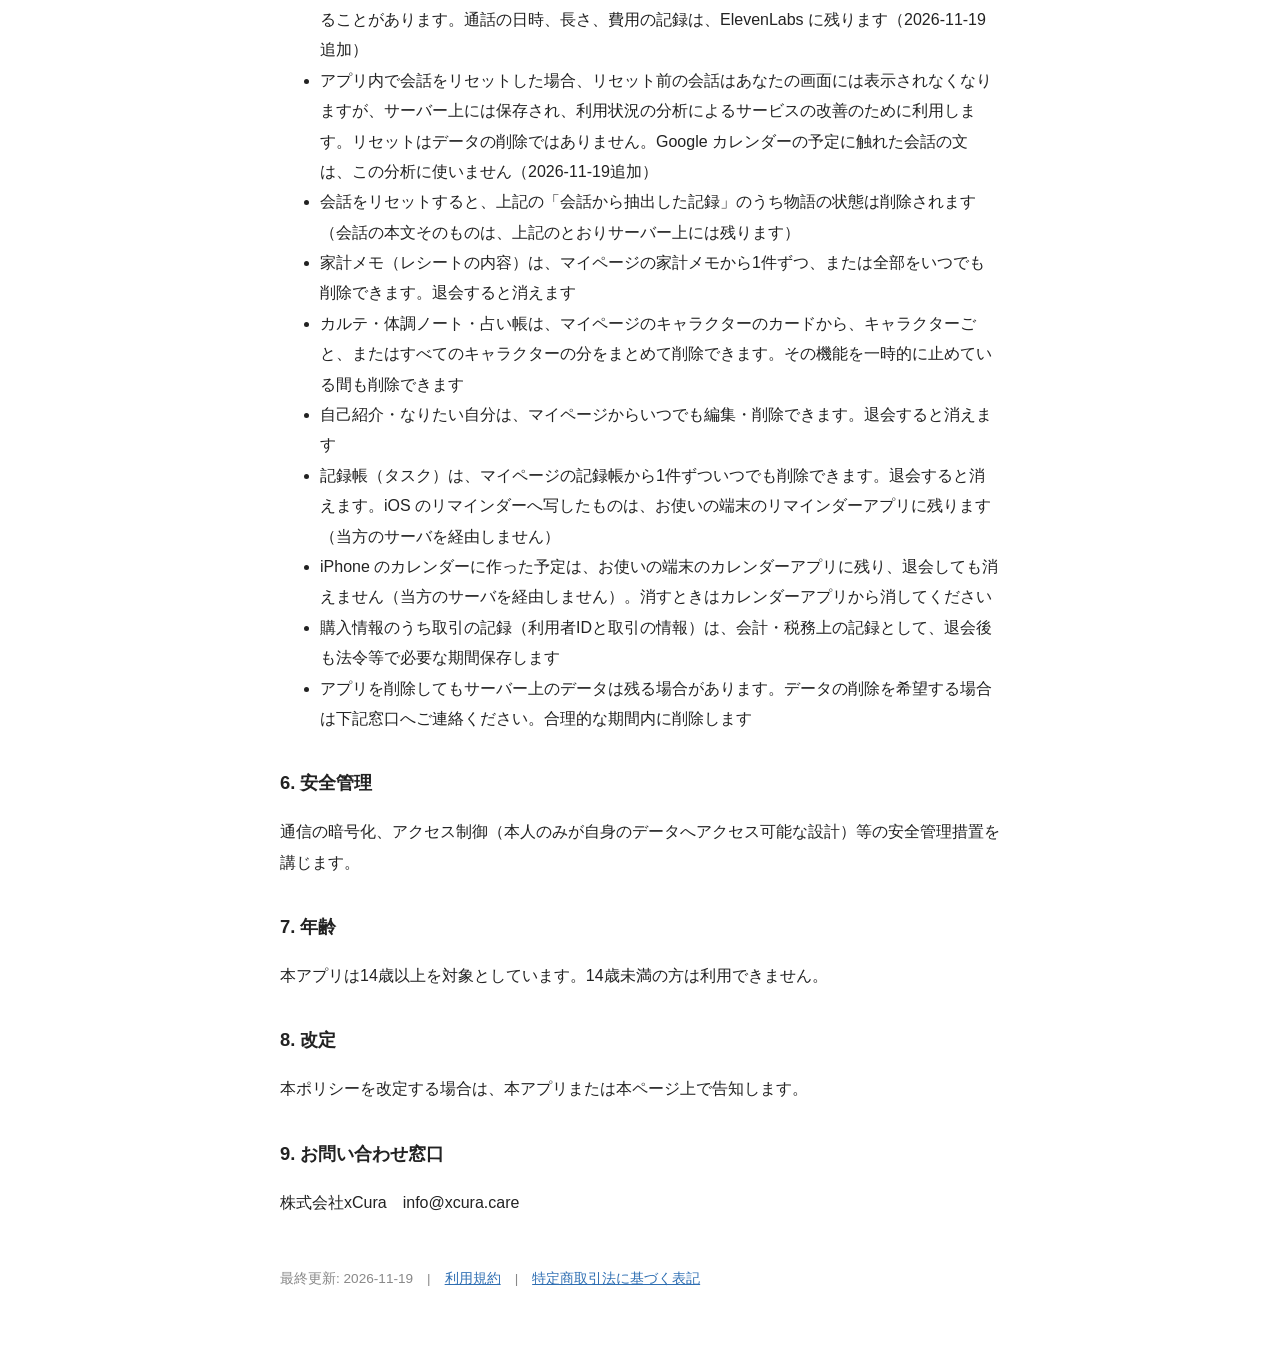
==== commit 8d745a09: "音声通話: ElevenLabs の記録が消えるまでの時間と、残る記録を書く 通話を 2 回試して確かめた。文字起こしと、通話を始めるときに渡した情報は、通話を切った約 24 分後に消えた。 通話の日" ====
--- a/privacy.html
+++ b/privacy.html
@@ -87,7 +87,7 @@
 <h2>5. 保存期間と削除</h2>
 <ul>
 <li>会話内容・登録情報は、サービス提供に必要な期間保存します</li>
-<li>音声通話の文字起こしは、会話内容として同じ期間保存し、退会すると消えます。通話の録音は保存しません。ElevenLabs では、通話の文字起こしと、通話を始めるときに渡した情報を、通話が終わったあとに消す設定（保持期間0日）にしています（2026-11-19追加）</li>
+<li>音声通話の文字起こしは、会話内容として同じ期間保存し、退会すると消えます。通話の録音は保存しません。ElevenLabs では、通話の文字起こしと、通話を始めるときに渡した情報を、通話が終わったあとに消す設定（保持期間0日）にしています。消えるまでに数十分かかることがあります。通話の日時、長さ、費用の記録は、ElevenLabs に残ります（2026-11-19追加）</li>
 <li>アプリ内で会話をリセットした場合、リセット前の会話はあなたの画面には表示されなくなりますが、サーバー上には保存され、利用状況の分析によるサービスの改善のために利用します。リセットはデータの削除ではありません。Google カレンダーの予定に触れた会話の文は、この分析に使いません（2026-11-19追加）</li>
 <li>会話をリセットすると、上記の「会話から抽出した記録」のうち物語の状態は削除されます（会話の本文そのものは、上記のとおりサーバー上には残ります）</li>
 <li>家計メモ（レシートの内容）は、マイページの家計メモから1件ずつ、または全部をいつでも削除できます。退会すると消えます</li>
